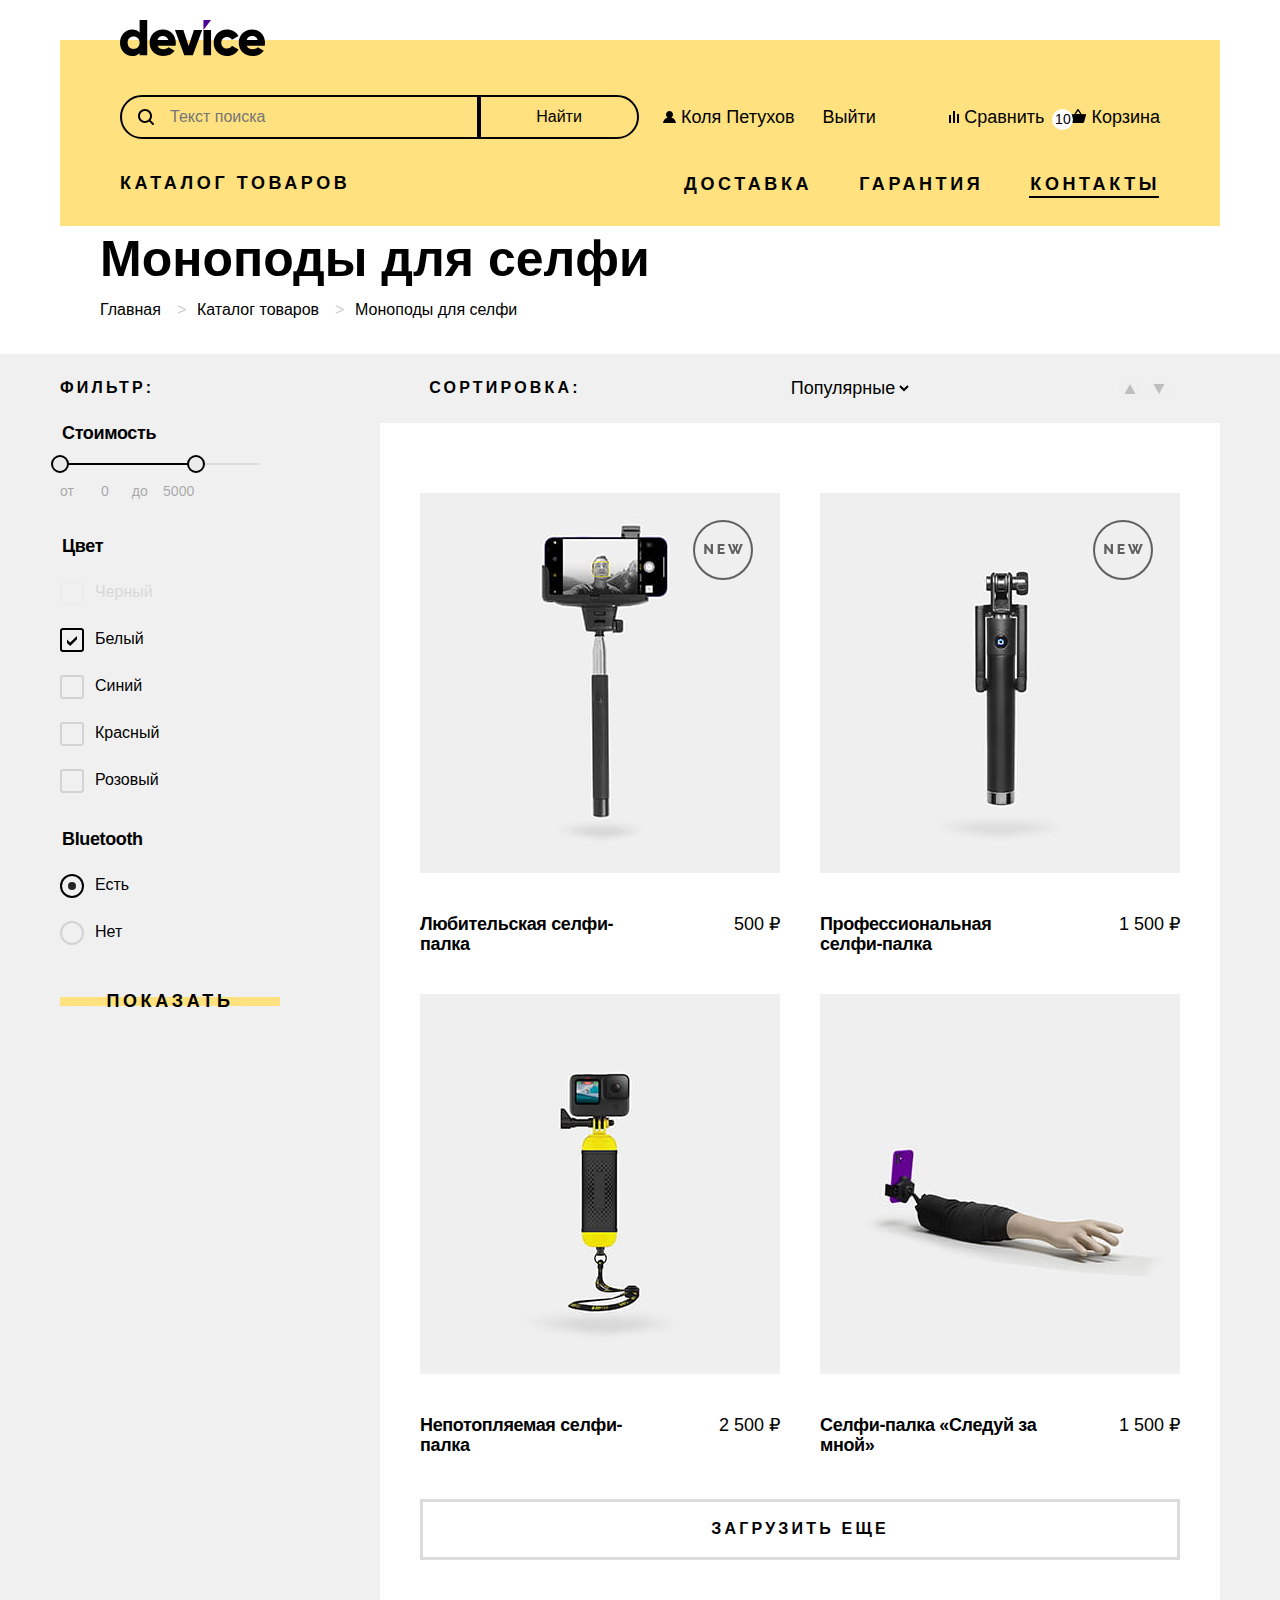
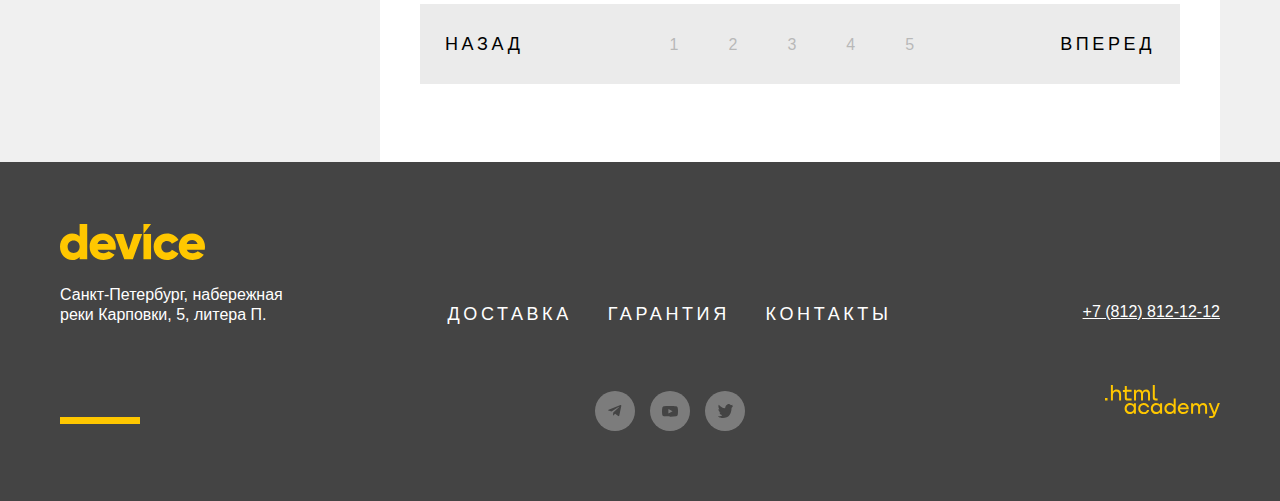
==== catalog.html @ 7d20978d "Исправление декоративных элементов" ====
<!DOCTYPE html>
<html lang="ru">

<head>
    <meta charset="UTF-8">
    <meta name="viewport" content="width=device-width, initial-scale=1">
    <title>Каталог магазина «Девайс»</title>
    <link rel="stylesheet" href="styles/style.css">
</head>

<body>
    <header class="page-header container">
        <div class="page-logo-container">
            <a class="page-logo-link" href="index.html">
                <img class="page-logo-image" src="images/page-logo.svg" width="145" height="36"
                    alt="Логотип магазина «Девайс».">
            </a>
        </div>

        <div class="header-container">
            <form class="header-search" action="https://echo.htmlacademy.ru/" method="get">
                <div class="search-field-wrapper">
                    <input class="search-field" type="search" name="menu-search" placeholder="Текст поиска">
                </div>
                <div class="search-button-wrapper">
                    <button class="search-button" type="submit">Найти</button>
                </div>
            </form>

            <nav class="user-menu">
                <ul class="user-login-list authorized">
                    <li class="user-menu-item">
                        <a class="user-menu-link" href="#">
                            <svg width="13" height="12" viewBox="0 0 13 12" fill="none"
                                xmlns="http://www.w3.org/2000/svg">
                                <path
                                    d="M0 12H13C12.8 9.4 10.9 7.2 8.3 6.5C9.3 5.9 10 4.8 10 3.5C10 1.6 8.4 0 6.5 0C4.6 0 3 1.6 3 3.5C3 4.8 3.7 5.9 4.7 6.5C2.1 7.2 0.2 9.4 0 12Z"
                                    fill="black" />
                            </svg>
                            <span>Коля Петухов</span>
                        </a>
                    </li>
                    <li class="user-menu-item">
                        <a class="user-menu-link" href="#">Выйти</a>
                    </li>
                </ul>

                <ul class="user-menu-list">
                    <li class="user-menu-item">
                        <a class="user-menu-link" href="#">
                            <svg width="10" height="12" viewBox="0 0 10 12" fill="none"
                                xmlns="http://www.w3.org/2000/svg">
                                <g clip-path="url(#clip0_48539_956)">
                                    <path d="M6 0H4V12H6V0Z" fill="black" />
                                    <path d="M2 4H0V12H2V4Z" fill="black" />
                                    <path d="M10 3H8V12H10V3Z" fill="black" />
                                </g>
                                <defs>
                                    <clipPath id="clip0_48539_956">
                                        <rect width="10" height="12" fill="white" />
                                    </clipPath>
                                </defs>
                            </svg>
                            <span>Сравнить</span>
                        </a>
                    </li>
                    <li class="user-menu-item">
                        <a class="user-menu-link basket" href="#" data-value="10">
                            <svg width="16" height="14" viewBox="0 0 16 14" fill="none"
                                xmlns="http://www.w3.org/2000/svg">
                                <g clip-path="url(#clip0_48539_962)">
                                    <path
                                        d="M15.3 5L11.8 5.2L8.6 0.3C8.5 0.1 8.2 0 8 0C7.8 0 7.5 0.1 7.4 0.3L4.2 5.2H0.7C0.3 5.2 0 5.5 0 5.9C0 6 0 6 0 6.1L1.9 12.9C2.1 13.6 2.6 14 3.3 14H12.7C13.4 14 13.9 13.6 14.1 12.9L16 6C16 5.9 16 5.9 16 5.8C16 5.4 15.7 5 15.3 5ZM8 1.9L10.2 5.1H5.9L8 1.9Z"
                                        fill="black" />
                                </g>
                                <defs>
                                    <clipPath id="clip0_48539_962">
                                        <rect width="16" height="14" fill="white" />
                                    </clipPath>
                                </defs>
                            </svg>
                            <span>Корзина</span>
                        </a>
                    </li>
                </ul>
            </nav>
        </div>

        <nav class="navigation">
            <ul class="navigation-list">
                <li class="navigation-item">
                    <a class="navigation-category-link" href="#">Каталог товаров</a>
                    <ul class="navigation-catalog visually-hidden">
                        <li class="navigation-catalog-item">
                            <a class="navigation-catalog-link" href="#">Виртуальная реальность</a>
                        </li>
                        <li class="navigation-catalog-item">
                            <a class="navigation-catalog-link" href="catalog.html">Моноподы для cелфи</a>
                        </li>
                        <li class="navigation-catalog-item">
                            <a class="navigation-catalog-link" href="#">Экшн-камеры</a>
                        </li>
                        <li class="navigation-catalog-item">
                            <a class="navigation-catalog-link" href="#">Фитнес-браслеты</a>
                        </li>
                        <li class="navigation-catalog-item">
                            <a class="navigation-catalog-link" href="#">Умные часы</a>
                        </li>
                        <li class="navigation-catalog-item">
                            <a class="navigation-catalog-link" href="#">Квадрокоптеры</a>
                        </li>
                    </ul>
                </li>
                <li class="navigation-item">
                    <a class="navigation-category-link" href="#">Доставка</a>
                </li>
                <li class="navigation-item">
                    <a class="navigation-category-link" href="#">Гарантия</a>
                </li>
                <li class="navigation-item">
                    <a class="navigation-category-link navigation-link-current" href="#">Контакты</a>
                </li>
            </ul>
        </nav>
    </header>

    <main class="main-container main-inner">
        <h1 class="visually-hidden">Каталог товаров магазина</h1>

        <section class="catalog-section">
            <header class="inner-header">
                <h2 class="inner-header-title">Моноподы для селфи</h2>
                <ol class="breadcrumbs">
                    <li class="breadcrumbs-item">
                        <a class="breadcrumbs-link" href="index.html">Главная</a>
                    </li>
                    <li class="breadcrumbs-item">
                        <a class="breadcrumbs-link" href="catalog.html">Каталог товаров</a>
                    </li>
                    <li class="breadcrumbs-item">
                        <a class="breadcrumbs-link">Моноподы для селфи</a>
                    </li>
                </ol>
            </header>

            <section class="catalog-products">
                <h2 class="visually-hidden">Каталог товаров с фильтрами</h2>
                <div class="catalog-products-wrapper container">
                    <div class="filter-wrapper">
                        <h3 class="catalog-products-subtitle">Фильтр:</h3>
                        <form class="catalog-filter" action="https://echo.htmlacademy.ru/" method="get">
                            <fieldset class="catalog-filter-group">
                                <legend class="catalog-filter-title">Стоимость</legend>

                                <div class="range">
                                    <div class="range-scale">
                                        <div class="range-bar" style="left: 0px; width: 136px">
                                            <button class="range-toggle toggle-min"
                                                aria-label="Изменить минимальную цену"></button>
                                            <button class="range-toggle toggle-max"
                                                aria-label="Изменить максимальную цену"></button>
                                        </div>
                                    </div>

                                    <div class="range-wrapper-inputs">
                                        <label class="catalog-filter-label">
                                            от <input class="range-input" type="number" value="0" name="min-price">
                                        </label>
                                        <label class="catalog-filter-label">
                                            до <input class="range-input" type="number" value="5000" name="max-price">
                                        </label>
                                    </div>
                                </div>
                            </fieldset>

                            <fieldset class="catalog-filter-group">
                                <legend class="catalog-filter-title">Цвет</legend>
                                <ul class="catalog-filter-list">
                                    <li class="catalog-filter-item">
                                        <label class="control">
                                            <input class="visually-hidden control-input" type="checkbox" name="color"
                                                value="black" disabled>
                                            <span class="control-mark"></span>
                                            <span class="control-label">Черный</span>
                                        </label>
                                    </li>
                                    <li class="catalog-filter-item">
                                        <label class="control">
                                            <input class="visually-hidden control-input" type="checkbox" name="color"
                                                value="white" checked>
                                            <span class="control-mark"></span>
                                            <span class="control-label">Белый</span>
                                        </label>
                                    </li>
                                    <li class="catalog-filter-item">
                                        <label class="control">
                                            <input class="visually-hidden control-input" type="checkbox" name="color"
                                                value="blue">
                                            <span class="control-mark"></span>
                                            <span class="control-label">Синий</span>
                                        </label>
                                    </li>
                                    <li class="catalog-filter-item">
                                        <label class="control">
                                            <input class="visually-hidden control-input" type="checkbox" name="color"
                                                value="red">
                                            <span class="control-mark"></span>
                                            <span class="control-label">Красный</span>
                                        </label>
                                    </li>
                                    <li class="catalog-filter-item">
                                        <label class="control">
                                            <input class="visually-hidden control-input" type="checkbox" name="color"
                                                value="pink">
                                            <span class="control-mark"></span>
                                            <span class="control-label">Розовый</span>
                                        </label>
                                    </li>
                                </ul>
                            </fieldset>

                            <fieldset class="catalog-filter-group">
                                <legend class="catalog-filter-title">Bluetooth</legend>
                                <ul class="catalog-filter-list">
                                    <li class="catalog-filter-item">
                                        <label class="control">
                                            <input class="visually-hidden control-input" type="radio" name="bluetooth"
                                                value="bluetooth-included" checked>
                                            <span class="control-mark"></span>
                                            <span class="control-label">Есть</span>
                                        </label>
                                    </li>
                                    <li class="catalog-filter-item">
                                        <label class="control">
                                            <input class="visually-hidden control-input" type="radio" name="bluetooth"
                                                value="bluetooth-not-included">
                                            <span class="control-mark"></span>
                                            <span class="control-label">Нет</span>
                                        </label>
                                    </li>
                                </ul>
                            </fieldset>

                            <button class="button catalog-filter-button" type="submit">Показать</button>
                        </form>
                    </div>

                    <div class="sorting-container">
                        <h3 class="catalog-products-subtitle">Сортировка:</h3>
                        <select class="select-control">
                            <option value="popular">Популярные</option>
                            <option value="cheap">Дешевые</option>
                            <option value="expensive">Дорогие</option>
                        </select>
                        <div class="sorting-buttons-container">
                            <button class="sorting-button">
                                <svg width="12" height="10" viewBox="0 0 12 10" fill="none"
                                    xmlns="http://www.w3.org/2000/svg">
                                    <path d="M6 0L11.5 10H0.5" fill="black" />
                                </svg>
                            </button>
                            <button class="sorting-button">
                                <svg width="12" height="10" viewBox="0 0 12 10" fill="none"
                                    xmlns="http://www.w3.org/2000/svg">
                                    <path d="M6 10L0.499999 9.61651e-07L11.5 0" fill="black" />
                                </svg>
                            </button>
                        </div>
                    </div>

                    <div class="product-container">
                        <ul class="product-list">
                            <li class="product-card product-card-new">
                                <a class="product-card-link" href="#">
                                    <img class="product-card-image" src="images/catalog/product-1.jpg" width="360"
                                        height="380" alt="Любительская селфи-палка">
                                </a>
                                <a class="product-text-link" href="#">
                                    <h3 class="product-card-title">Любительская селфи-палка</h3>
                                </a>
                                <b class="product-card-price">500 ₽</b>
                                <div class="card-button-wrapper">
                                    <a class="product-card-button" href="#">Подробнее</a>
                                </div>
                            </li>
                            <li class="product-card product-card-new">
                                <a class="product-card-link" href="#">
                                    <img class="product-card-image" src="images/catalog/product-2.jpg" width="360"
                                        height="380" alt="Профессиональная селфи-палка ">
                                </a>
                                <a class="product-text-link" href="#">
                                    <h3 class="product-card-title">Профессиональная селфи-палка </h3>
                                </a>
                                <b class="product-card-price">1 500 ₽</b>
                                <div class="card-button-wrapper">
                                    <a class="product-card-button" href="#">Подробнее</a>
                                </div>
                            </li>
                            <li class="product-card">
                                <a class="product-card-link" href="#">
                                    <img class="product-card-image" src="images/catalog/product-3.jpg" width="360"
                                        height="380" alt="Непотопляемая селфи-палка ">
                                </a>
                                <a class="product-text-link" href="#">
                                    <h3 class="product-card-title">Непотопляемая селфи-палка </h3>
                                </a>
                                <b class="product-card-price">2 500 ₽</b>
                                <div class="card-button-wrapper">
                                    <a class="product-card-button" href="#">Подробнее</a>
                                </div>
                            </li>
                            <li class="product-card">
                                <a class="product-card-link" href="#">
                                    <img class="product-card-image" src="images/catalog/product-4.jpg" width="360"
                                        height="380" alt="Селфи-палка «Следуй за мной»">
                                </a>
                                <a class="product-text-link" href="#">
                                    <h3 class="product-card-title">Селфи-палка «Следуй за мной»</h3>
                                </a>
                                <b class="product-card-price">1 500 ₽</b>
                                <div class="card-button-wrapper">
                                    <a class="product-card-button" href="#">Подробнее</a>
                                </div>
                            </li>
                        </ul>
                        <button class="product-list-button" type="button">Загрузить еще</button>
                        <ul class="pagination">
                            <li class="pagination-item previous-button">
                                <a class="pagination-link pagination-prev pagination-disabled" href="#">Назад</a>
                            </li>
                            <li class="pagination-item">
                                <a class="pagination-link pagination-current" href="#">1</a>
                            </li>
                            <li class="pagination-item">
                                <a class="pagination-link pagination-current" href="#">2</a>
                            </li>
                            <li class="pagination-item">
                                <a class="pagination-link pagination-current" href="#">3</a>
                            </li>
                            <li class="pagination-item">
                                <a class="pagination-link pagination-current" href="#">4</a>
                            </li>
                            <li class="pagination-item">
                                <a class="pagination-link pagination-current" href="#">5</a>
                            </li>
                            <li class="pagination-item next-button">
                                <a class="pagination-link pagination-show-more" href="#">Вперед</a>
                            </li>
                        </ul>
                    </div>

                </div>
            </section>
        </section>
    </main>

    <footer class="page-footer">
        <div class="footer-wrapper container">
            <div class="footer-info">
                <a class="footer-logo-link" href="index.html">
                    <img class="footer-address-logo" src="images/footer-shop-logo.svg" width="145" height="36"
                        alt="Логотип магазина «Девайс».">
                </a>

                <div class="footer-address">
                    <address class="footer-address-text">
                        <p>Санкт-Петербург, набережная реки Карповки, 5, литера П.</p>
                    </address>
                </div>
            </div>

            <div class="footer-details">
                <ul class="footer-menu-list">
                    <li class="footer-menu-item">
                        <a class="footer-menu-link" href="#">Доставка</a>
                    </li>
                    <li class="footer-menu-item">
                        <a class="footer-menu-link" href="#">Гарантия</a>
                    </li>
                    <li class="footer-menu-item">
                        <a class="footer-menu-link" href="#">Контакты</a>
                    </li>
                </ul>

                <ul class="footer-social-list">
                    <li class="footer-social-item">
                        <a class="footer-social-link" href="https://t.me/htmlacademy" aria-label="Telegram">
                            <svg width="40" height="40" viewBox="0 0 40 40" fill="currentColor"
                                xmlns="http://www.w3.org/2000/svg">
                                <circle cx="20" cy="20" r="20" />
                                <g clip-path="url(#clip0_48539_806)">
                                    <path
                                        d="M25.4431 14.0736L13.6231 18.6316C12.8164 18.9556 12.8211 19.4056 13.4751 19.6062L16.5097 20.5529L23.5311 16.1229C23.8631 15.9209 24.1664 16.0296 23.9171 16.2509L18.2284 21.3849H18.2271L18.2284 21.3856L18.0191 24.5136C18.3257 24.5136 18.4611 24.3729 18.6331 24.2069L20.1071 22.7736L23.1731 25.0382C23.7384 25.3496 24.1444 25.1896 24.2851 24.5149L26.2977 15.0296C26.5037 14.2036 25.9824 13.8296 25.4431 14.0736Z"
                                        fill="#444444" />
                                </g>
                                <defs>
                                    <clipPath id="clip0_48539_806">
                                        <rect width="14" height="12" fill="white" transform="translate(13 14)" />
                                    </clipPath>
                                </defs>
                            </svg>
                        </a>
                    </li>
                    <li class="footer-social-item">
                        <a class="footer-social-link" href="https://www.youtube.com/user/htmlacademyru"
                            aria-label="YouTube">
                            <svg width="40" height="40" viewBox="0 0 40 40" fill="currentColor"
                                xmlns="http://www.w3.org/2000/svg">
                                <circle cx="20" cy="20" r="20" />
                                <g clip-path="url(#clip0_48539_811)">
                                    <path
                                        d="M27.6671 16.6746C27.5765 16.3515 27.4 16.0589 27.1564 15.828C26.9059 15.59 26.5989 15.4197 26.2644 15.3333C25.0124 15.0033 19.9964 15.0033 19.9964 15.0033C17.9053 14.9795 15.8147 15.0842 13.7364 15.3166C13.4019 15.4094 13.0955 15.5835 12.8444 15.8233C12.5977 16.0606 12.4191 16.3533 12.3257 16.674C12.1015 17.8818 11.9926 19.1082 12.0004 20.3366C11.9924 21.564 12.1011 22.79 12.3257 23.9993C12.4171 24.3186 12.5951 24.61 12.8424 24.8453C13.0897 25.0806 13.3977 25.2506 13.7364 25.3406C15.0051 25.67 19.9964 25.67 19.9964 25.67C22.0902 25.6938 24.1835 25.5892 26.2644 25.3566C26.5989 25.2702 26.9059 25.1 27.1564 24.862C27.3999 24.6311 27.5762 24.3385 27.6664 24.0153C27.8965 22.8079 28.0083 21.581 28.0004 20.352C28.0177 19.1177 27.906 17.885 27.6671 16.674V16.6746ZM18.4017 22.6193V18.0546L22.5751 20.3373L18.4017 22.6193Z"
                                        fill="#444444" />
                                </g>
                                <defs>
                                    <clipPath id="clip0_48539_811">
                                        <rect width="16" height="11" fill="white" transform="translate(12 15)" />
                                    </clipPath>
                                </defs>
                            </svg>
                        </a>
                    </li>
                    <li class="footer-social-item">
                        <a class="footer-social-link" href="https://twitter.com/htmlacademy_ru" aria-label="Twitter">
                            <svg width="40" height="40" viewBox="0 0 40 40" fill="currentColor"
                                xmlns="http://www.w3.org/2000/svg">
                                <circle cx="20" cy="20" r="20" />
                                <path
                                    d="M22.7 13.1551C24.2 12.6551 25.3 13.4551 25.9 14.2551C26.4 14.0551 27 13.8551 27.6 13.6551C27.6 14.4551 27.1 15.0551 26.8 15.2551C27.5 15.4551 28 14.8551 28 14.8551C27.9 15.7551 27.1 16.5551 26.6 16.7551C26.4 23.0551 23.8 27.1551 17.7 27.0551C17.2 27.0551 17.8 27.0551 17.3 27.0551C17 27.0551 13.6 26.6551 13 25.2551C15 25.4551 16.4 24.8551 17.1 24.1551C16.3 23.8551 14.7 23.7551 14.5 21.3551C14.8 21.5551 15 21.6551 15.6 21.5551C14.5 20.7551 13.3 20.0551 13.4 18.0551C13.7 18.3551 14.3 18.5551 14.6 18.4551C14 18.2551 12.8 15.3551 13.8 13.8551C15.4 15.5551 17.1 17.2551 20.1 17.3551C20.3 15.2551 21.1 13.8551 22.7 13.1551Z"
                                    fill="#444444" />
                            </svg>
                        </a>
                    </li>
                </ul>
            </div>

            <div class="footer-phone">
                <a class="footer-phone-text" href="tel:78128121212">+7 (812) 812-12-12</a>
                <a class="footer-phone-logo" href="https://htmlacademy.ru/">
                    <img src="images/footer-academy-logo.svg" width="115" height="33" alt="Логотип сайта академии">
                </a>
            </div>
        </div>

    </footer>
</body>

</html>
---- styles/style.css ----
@font-face {
    font-family: "Raleway";
    src: url("../fonts/raleway/raleway-800.woff2") format(woff2);
    font-weight: 800;
    font-style: normal;
    font-display: swap;
}

@font-face {
    font-family: "Rubik";
    src: url("../fonts/rubik/rubik-400.woff2") format(woff2);
    font-weight: 400;
    font-style: normal;
    font-display: swap;
}

@font-face {
    font-family: "Rubik";
    src: url("../fonts/rubik/rubik-700.woff2") format(woff2);
    font-weight: 700;
    font-style: normal;
    font-display: swap;
}

html {
    height: 100%;
}

body {
    margin: 0;
    display: flex;
    flex-direction: column;
    min-height: 100%;
    font-family: "Rubik", sans-serif;
    font-size: 18px;
    line-height: 30px;
    color: #000000;
}

img {
    max-width: 100%;
    height: auto;
    object-fit: contain;
}

.visually-hidden {
    position: absolute;
    width: 1px;
    height: 1px;
    margin: -1px;
    padding: 0;
    border: 0;
    clip: rect(0 0 0 0);
    overflow: hidden;
}

.container {
    margin: 0 auto;
    width: 1160px;
}

/* Button common */
.button {
    display: block;
    font-family: "Raleway", sans-serif;
    font-size: 18px;
    font-weight: 800;
    padding: 10px 0;
    line-height: 21.13px;
    letter-spacing: 0.2em;
    color: #000000;
    text-align: center;
    text-transform: uppercase;
    text-decoration: none;
    border: none;
    cursor: pointer;
    background: linear-gradient(transparent 40%, #ffe17f 40%, #ffe17f 60%, transparent 60%);
}

.button:hover {
    background: linear-gradient(#ffe17f, #ffe17f) no-repeat;
}

.button:active {
    background: linear-gradient(#ffc700, #ffc700) no-repeat;
}

.button:focus-visible {
    outline: 2px solid #af4fff;
}

@supports not selector(:focus-visible) {
    .button:focus {
        outline: 2px solid #af4fff;
    }
}

/* Index */
/* Header */

.page-header {
    color: #000000;
    position: relative;
}

.page-header::before {
    content: "";
    background-color: #ffe17f;
    position: absolute;
    height: 186px;
    top: 40px;
    left: 0;
    right: 0;
    bottom: 0;
    z-index: -1;
}

.page-logo-container {
    padding-left: 60px;
    margin: 20px 0 30px;
}

.page-logo-link {
    display: inline-block;
}

.page-logo-link:hover {
    opacity: 60%;
}

.page-logo-link:active {
    opacity: 30%;
}

.page-logo-link:focus-visible {
    outline: 2px solid #af4fff;
    outline-offset: 2px;
}

@supports not selector(:focus-visible) {
    .page-logo-link:focus {
        outline: 2px solid #af4fff;
        outline-offset: 2px;
    }
}

.header-wrapper {
    width: 1040px;
    margin: 0 auto;
}

.header-container {
    display: flex;
    justify-content: space-between;
    align-items: center;
    flex-wrap: wrap;
    gap: 26px;
    padding: 0 60px;
    margin-bottom: 30px;
}

.header-search {
    display: flex;
    max-width: 517px;
    position: relative;
}

.search-field {
    width: 359px;
    padding: 10px 48px;
    font-family: inherit;
    font-size: 16px;
    line-height: 20px;
    color: #000000;
    background: transparent;
    border: 2px solid black;
    border-radius: 50px 0px 0px 50px;
    background-image: url(../images/search-button.svg);
    background-repeat: no-repeat;
    background-position: left;
    background-position-x: 16px;
}

.search-field:active {
    color: #000000;
    outline: none;
}

.search-field-wrapper:has(.search-field:focus-visible) {
    outline: 2px solid #af4fff;
    outline-offset: 2px;
}

.search-field:focus {
    outline: none;
}

.search-button-wrapper {
    display: flex;
}

.search-button {
    display: inline-block;
    width: 160px;
    font-family: inherit;
    font-size: 16px;
    line-height: 20px;
    text-align: center;
    background: transparent;
    border: 2px solid black;
    border-radius: 0px 50px 50px 0px;
    cursor: pointer;
}

.search-button:hover {
    background-color: #000000;
    color: #ffffff;
}

.search-button:active {
    outline: none;
    color: #444444;
}

.search-button-wrapper:has(.search-button:focus-visible) {
    outline: 2px solid #af4fff;
    outline-offset: 2px;
}

.search-button {
    outline: none;
}

.user-login {
    display: flex;
    margin-right: auto;
}

.user-login-list {
    display: flex;
    gap: 28px;
    flex-wrap: wrap;
    margin: 0;
    margin-right: auto;
    padding: 0;
}

.authorized {
    display: flex;
    gap: 28px;
}

.user-menu {
    display: flex;
    width: 497px;
}

.user-menu-list {
    display: flex;
    flex-wrap: wrap;
    gap: 26px;
    margin: 0;
    padding: 0;
    list-style-type: none;
}

.user-menu-item {
    display: block;
}

.user-menu-link.basket {
    position: relative;
}

.user-menu-link.basket::before {
    content: attr(data-value);
    font-size: 14px;
    line-height: 20px;
    background-color: #ffffff;
    position: absolute;
    border-radius: 100%;
    width: 21px;
    height: 21px;
    top: 2px;
    left: -18px;
}

.user-menu-link:hover {
    opacity: 60%;
}

.user-menu-link:active {
    opacity: 30%;
}

.user-menu-link:focus-visible {
    outline: 2px solid #af4fff;
    outline-offset: 2px;
}

@supports not selector(:focus-visible) {
    .user-menu-link:focus {
        outline: 2px solid #af4fff;
        outline-offset: 2px;
    }
}

.user-menu-link {
    text-align: center;
    text-decoration: none;
    color: #000000;
}

.navigation {
    padding: 0 60px;
}

.navigation-list {
    display: flex;
    flex-wrap: wrap;
    justify-content: space-between;
    gap: 47px;
    align-items: center;
    margin: 0;
    padding: 0;
    list-style-type: none;
}

.navigation-item:first-child {
    display: flex;
    align-items: center;
    margin-right: auto;
    position: relative;
}

.catalog::after {
    content: "";
    display: flex;
    width: 50px;
    height: 50px;
    border-radius: 50%;
    border: 2px solid #000000;
    opacity: 30%;
    top: -15px;
    left: 243px;
    position: absolute;
    content: "";
    background-image: url(../images/plus.svg);
    background-repeat: no-repeat;
    background-position: center;
}

.catalog:hover::after,
.catalog:active::after {
    opacity: 100%;
}

.navigation-category-link {
    font-family: "Raleway", sans-serif;
    text-transform: uppercase;
    text-decoration: none;
    color: #000000;
    font-weight: 800;
    line-height: 21.13px;
    letter-spacing: 0.2em;
}

.navigation-category-link:hover,
.navigation-catalog-link:hover {
    opacity: 60%;
}

.navigation-category-link:active,
.navigation-catalog-link:active {
    opacity: 30%;
}

.navigation-category-link:focus-visible,
.navigation-catalog-link:focus-visible {
    outline: 2px solid #af4fff;
    outline-offset: 2px;
}

@supports not selector(:focus-visible) {
    .navigation-category-link:focus,
    .navigation-catalog-link:focus {
        outline: 2px solid #af4fff;
        outline-offset: 2px;
    }
}

.navigation-item-button:focus {
    outline: none;
}

.navigation-item-button {
    background: transparent;
    border: none;
    cursor: pointer;
}

.navigation-item-button:hover svg circle {
    opacity: 100%;
}

.navigation-item-button:hover svg rect {
    opacity: 100%;
}

.navigation-category-link {
    position: relative;
}

.navigation-catalog-link {
    position: relative;
}

.navigation-link-current::before {
    content: "";
    position: absolute;
    right: 0;
    bottom: -4px;
    left: -1px;
    width: 100%;
    height: 2px;
    background-color: #000000;
}

.navigation-catalog {
    display: none;
    list-style-type: none;
}

.navigation-catalog-active {
    display: block;
    list-style-type: none;
    position: absolute;
    width: 1160px;
    height: 180px;
    top: 17px;
    left: -60px;
    padding: 0;
    right: 0;
    bottom: 0;
    background-color: #ffe17f;
    z-index: 1;
}

.navigation-catalog-link {
    text-decoration: none;
    font-size: 16px;
    line-height: 18px;
    color: #000000;
}

/* Main */
/* Hero block */
.main-container {
    flex-grow: 1;
}

.hero-block {
    margin-bottom: 70px;
    position: relative;
}

.hero-block::before {
    content: "";
    background-color: #ffe17f;
    position: absolute;
    height: 150px;
    top: 0;
    left: 0;
    right: 0;
    bottom: 0;
    z-index: -1;
}

.slider-item {
    display: none;
}

.slider-item.active {
    display: flex;
    justify-content: space-between;
    align-items: end;
}

.slider-item-number {
    font-weight: 700;
    font-size: 180px;
    line-height: 30px;
    color: #f0f0f0;
    text-align: right;
}

.slider-item-text {
    width: 560px;
}

.slider-item-text::before {
    content: attr(data-value);
    font-weight: 700;
    font-size: 180px;
    line-height: 30px;
    color: #ffffff;
    position: absolute;
    top: 75px;
    right: 49px;
    z-index: -1;
}

.slider-item-title {
    margin-top: 0;
    margin-bottom: 29px;
    font-family: "Raleway", sans-serif;
    font-size: 50px;
    line-height: 50px;
}

.slider-item-description {
    margin-top: 0;
    margin-bottom: 50px;
    font-size: 18px;
    line-height: 30px;
    color: #444444;
}

.slider-item-link {
    width: 210px;
}

.slider-item-details {
    display: grid;
    grid-template-columns: 155px 155px;
    gap: 12px 20px;
    margin-top: 50px;
}

.table-row {
    font-size: 36px;
    margin: 0;
}

.table-header {
    font-weight: 400;
    font-size: 16px;
    color: #444444;
    grid-row: 2 / 3;
}

.slider-button {
    margin: 0;
    padding: 0;
    height: 60px;
    background: transparent;
    border: none;
}

.slider-button:hover {
    opacity: 60%;
}

.slider-button:active {
    opacity: 30%;
}

.slider-button:focus-visible {
    outline: 2px solid #af4fff;
    outline-offset: 2px;
}

@supports not selector(:focus-visible) {
    .slider-button:focus {
        outline: 2px solid #af4fff;
        outline-offset: 2px;
    }
}

.slider-button.slider-prev {
    position: absolute;
    left: 20px;
    top: 50%;
    bottom: 0;
    cursor: pointer;
}

.slider-button.slider-next {
    position: absolute;
    left: 520px;
    top: 50%;
    bottom: 0;
    cursor: pointer;
}

.slider-pagination {
    display: flex;
    flex-wrap: wrap;
    justify-content: center;
    margin: 0;
    padding: 0;
    list-style-type: none;

}

.slider-pagination-item {
    margin: 0 20px;

}

.slider-pagination-button {
    width: 12px;
    height: 12px;
    margin: 0;
    padding: 0;
    background-color: transparent;
    border: 2px solid black;
    border-radius: 50%;
    cursor: pointer;
}

.slider-pagination-button:hover {
    opacity: 60%;
}

.slider-pagination-button:active {
    opacity: 30%;
}

.slider-pagination-button-current {
    background-color: #000000;
}

.slider-pagination-item:focus-within {
    outline: 2px solid #af4fff;
    outline-offset: 2px;
}

.slider-pagination-button:focus-visible {
    outline: none;
}

/* Categories */
.categories {
    margin-bottom: 70px;
}

.categories-list {
    display: grid;
    grid-template-columns: repeat(6, 160px);
    gap: 40px;
    margin: 0;
    padding: 0;
    list-style-type: none;
}

.categories-item {
    width: 160px;
}

.categories-item-image {
    display: flex;
    align-items: center;
    justify-content: center;
    width: 160px;
    height: 160px;
    margin-bottom: 33px;
    background-color: #ffe17f;
}

.categories-item-image:hover {
    background-color: #ffc700;
}

.categories-item-image:focus {
    outline: none;
}

.categories-item:active {
    opacity: 30%;
}

.categories-item:has(.categories-item-image:focus-visible) {
    outline: 2px solid #af4fff;
    outline-offset: 2px;
}

.categories-item-title:focus {
    outline: none;
}

@supports not selector(:focus-visible) {
    .categories-item:has(.categories-item-image:focus) {
        outline: 2px solid #af4fff;
        outline-offset: 2px;
    }
}

.categories-item-image img {
    display: block;
}

.selfie-monopod {
    align-items: flex-end;
}

.categories-item-title {
    display: block;
    font-family: "Raleway", sans-serif;
    font-size: 18px;
    line-height: 24px;
    letter-spacing: -0.02em;
    text-decoration: none;
    color: #000000;
}

.categories-item-title h3 {
    margin: 0;
}

/* Capabilities */
.capabilities {
    padding-bottom: 72px;
    margin-bottom: 70px;
    background: linear-gradient(transparent 105px, #f0f0f0 105px);
}

.capabilities-wrapper {
    display: flex;
    gap: 116px;
    height: 319px;
}

.capabilities-buttons-container {
    display: flex;
    flex-direction: column;
    flex-wrap: wrap;
    gap: 35px;
    justify-content: center;
    align-items: flex-start;
    width: 280px;
    border-right: 7px solid black;
}

.capabilities-button {
    width: 160px;
}

.capabilities-button.active {
    min-height: 40px;
    background-color: #000000;
    color: #ffe17f;
    position: relative;
    background: linear-gradient(#000000, #000000);
    width: 280px;
    text-align: left;
    padding-left: 20px;
}

.capabilities-button.active:hover,
.capabilities-button.active:active {
    padding-left: 40px;
}

.capabilities-content {
    display: none;
}

.capabilities-content.active {
    display: flex;
    padding: 72px 0;
    gap: 106px;
    width: 694px;
}

.capabilities-content-title {
    font-family: "Raleway", sans-serif;
    font-size: 50px;
    line-height: 50px;
    margin-top: 0;
    margin-bottom: 34px;
}

.capabilities-content-subtitle {
    color: #444444;
}

/* Delivery button */
.delivery-button-wrapper {
    margin-bottom: 70px;
}

.delivery-button {
    width: 100%;
    display: grid;
    grid-template-columns: 125px 1fr 125px;
    padding: 0;
    min-height: 100px;
    align-items: center;
    justify-content: center;
    font-family: "Raleway", sans-serif;
    font-weight: 800;
    font-size: 20px;
    line-height: 23.48px;
    letter-spacing: 0.2em;
    text-transform: uppercase;
    text-align: center;
    background-color: #f0f0f0;
    border: none;
    cursor: pointer;
}

.delivery-button::before {
    background-color: #ffe17f;
    height: 100%;
    content: "";
    background-image: url(../images/delivery-button.svg);
    background-position: center;
    background-repeat: no-repeat;
}

.delivery-button::after {
    height: 100%;
    content: "";
    background-image: url(../images/delivery-button-right.svg);
    background-position: center;
    background-repeat: no-repeat;
    opacity: 0.5;
}

.delivery-button:hover::before {
    background-color: #ffc700;
}

.delivery-button:hover::after {
    opacity: 1;
    color: #000000;
}

.delivery-button:active {
    opacity: 30%;
}

.delivery-button:focus-visible {
    outline: 2px solid #af4fff;
}

@supports not selector(:focus-visible) {
    .delivery-button:focus {
        outline: 2px solid #af4fff;
    }
}

/* Shop information */
.information-wrapper {
    margin-bottom: 70px;
    display: flex;
    justify-content: space-between;
}

.shop-information {
    width: 520px;
    position: relative;
}

.shop-information::before {
    content: "";
    width: 84px;
    height: 7px;
    top: 0;
    left: 0;
    position: absolute;
    background-color: #000000;
}

.shop-information-title {
    font-family: "Raleway", sans-serif;
    font-size: 50px;
    line-height: 50px;
    margin-top: 47px;
    margin-bottom: 48px;
}

.shop-information p {
    margin-top: 0;
    margin-bottom: 30px;
    color: #444444;
}

.shop-information-delivery {
    padding-left: 25px;
    margin-top: 0;
    margin-bottom: 30px;
    font-weight: 700;
    line-height: 20px;
    letter-spacing: -0.02em;
}

.shop-information-delivery li {
    margin-bottom: 19px;
    padding-left: 26px;
}

.shop-information-delivery li::marker {
    color: #ffc700;
}

.shop-information-details {
    width: 270px;
}

/* Contacts */
.contacts {
    width: 532px;
    position: relative;
}

.contacts::before {
    content: "";
    width: 84px;
    height: 7px;
    top: 0;
    left: 0;
    position: absolute;
    background-color: #000000;
}

.contacts-title {
    font-family: "Raleway", sans-serif;
    font-size: 50px;
    line-height: 50px;
    margin-top: 47px;
    margin-bottom: 48px;
}

.contacts-subtitle {
    margin-top: 0;
    margin-bottom: 30px;
    font-size: 24px;
    color: #444444;
}

.contacts p {
    margin-top: 0;
    margin-bottom: 30px;
    color: #444444;
}

.contacts-address {
    margin-top: 0;
    margin-bottom: 30px;
}

.contacts-address p {
    margin-bottom: 0;
}

.contacts-address-text {
    font-style: normal;
}

.contacts-phone {
    font-family: "Rubik", sans-serif;
    font-weight: 400;
    color: #444444;
    font-style: normal;
}

.contacts-phone:focus-visible {
    outline: 2px solid #af4fff;
    outline-offset: 2px;
}

@supports not selector(:focus-visible) {
    .contacts-phone:focus {
        outline: 2px solid #af4fff;
        outline-offset: 2px;
    }
}

.contacts-schedule {
    padding: 0;
    margin-top: 0;
    margin-bottom: 30px;
    color: #444444;
    list-style-type: none;
}

.contacts-details {
    width: 259px;
}

/* Subscription */
.subscription {
    background-color: #f0f0f0;
}

.subscription-wrapper {
    padding-top: 64px;
    padding-bottom: 56px;
}

.subscription-text {
    display: flex;
    justify-content: space-between;
}

.subscription-title {
    margin-top: 0;
    margin-bottom: 144px;
    max-width: 348px;
    font-family: "Raleway", sans-serif;
    font-size: 50px;
    line-height: 50px;
}

.subscription p {
    margin-top: 0;
    margin-bottom: 144px;
    max-width: 560px;
    color: #444444;
}

.subscription-form-container {
    display: flex;
    justify-content: space-between;
    align-items: center;
}

.subscription-form {
    display: flex;
    max-width: 810px;
    min-height: 55px;
}

.subscription-placeholder {
    width: 557px;
    font-family: inherit;
    font-size: 18px;
    line-height: 30px;
    color: #444444;
    background: transparent;
    border: none;
    border-bottom: 3px solid #dcdcdc;
}

.subscription-placeholder:focus {
    outline: none;
}

.subscription-button {
    font-family: "Raleway", sans-serif;
    padding: 18px 39px;
    font-size: 18px;
    line-height: 21.13px;
    letter-spacing: 0.2em;
    text-transform: uppercase;
    text-align: center;
    border: 3px solid #dcdcdc;
    cursor: pointer;
}

.subscription-button:hover {
    background-color: #000000;
    color: #ffffff;
    border: 3px solid #000000;
}

.subscription-button:active {
    opacity: 30%;
}

.subscription-button:focus-visible {
    outline: 2px solid #af4fff;
}

@supports not selector(:focus-visible) {
    .subscription-button:focus {
        outline: 2px solid #af4fff;
        outline-offset: 2px;
    }
}

.subscription span {
    padding-left: 32px;
    color: #444444;
    background-image: url(../images/subscription-arrow.svg);
    background-repeat: no-repeat;
    background-position: center left;
}

/* Footer */
.page-footer {
    background-color: #444444;
}

.footer-wrapper {
    display: flex;
    justify-content: space-between;
}

.footer-info {
    margin-top: 62px;
    margin-bottom: 77px;
    width: 234px;
    position: relative;
}

.footer-info::after {
    content: "";
    width: 80px;
    height: 7px;
    bottom: 0;
    position: absolute;
    background-color: #ffc700;
}

.footer-logo-link:hover {
    opacity: 60%;
}

.footer-logo-link:active {
    opacity: 30%;
}

.footer-logo-link:focus-visible {
    outline: 2px solid #af4fff;
}

@supports not selector(:focus-visible) {
    .footer-logo-link:focus {
        outline: 2px solid #af4fff;
        outline-offset: 2px;
    }
}

.footer-details {
    display: flex;
    flex-direction: column;
    gap: 62px;
    margin-top: 137px;
    margin-bottom: 61px;
    width: 444px;
}

.footer-phone {
    display: flex;
    flex-direction: column;
    align-items: flex-end;
    gap: 63px;
    margin-top: 140px;
    margin-bottom: 65px;
    width: 175px;
}

.footer-address-text {
    font-style: normal;
    font-size: 16px;
    line-height: 20px;
    color: #ffffff;
}

.footer-menu-list {
    display: flex;
    justify-content: space-between;
    flex-wrap: wrap;
    margin-bottom: 62px;
    list-style-type: none;
    margin: 0;
    padding: 0;
}

.footer-social-list {
    display: flex;
    justify-content: center;
    flex-wrap: wrap;
    gap: 15px;
    list-style-type: none;
    margin: 0;
    padding: 0;
}

.footer-menu-link {
    font-family: "Raleway", sans-serif;
    color: #ffffff;
    line-height: 21.13px;
    letter-spacing: 0.2em;
    text-transform: uppercase;
    text-decoration: none;
}

.footer-menu-link:hover {
    color: #ffc700;
    border-bottom: 2px solid #ffc700;
}

.footer-menu-link:active {
    color: #ffc700;
    border-bottom: 2px solid #ffc700;
    opacity: 30%;
}

.footer-menu-link:focus-visible {
    outline: 2px solid #af4fff;
}

@supports not selector(:focus-visible) {
    .footer-menu-link:focus {
        outline: 2px solid #af4fff;
        outline-offset: 2px;
    }
}

.footer-social-link {
    color: #ffffff;
    opacity: 30%;
}

.footer-social-link:hover {
    color: #ffc700;
    opacity: 100%;
}

.footer-social-link:active {
    color: #ffc700;
    fill-opacity: 30%;
}

.footer-social-link:focus-visible {
    outline: 2px solid #af4fff;
}

@supports not selector(:focus-visible) {
    .footer-social-link:focus {
        outline: 2px solid #af4fff;
        outline-offset: 2px;
    }
}

.footer-phone-text {
    font-style: normal;
    font-weight: 400;
    font-size: 16px;
    line-height: 20px;
    color: #ffffff;
}

.footer-phone-text:hover {
    color: #ffc700;
}

.footer-phone-text:active {
    opacity: 30%;
    color: #ffc700;
}

.footer-phone-text:focus-visible {
    outline: 2px solid #af4fff;
}

@supports not selector(:focus-visible) {
    .footer-phone-text:focus {
        outline: 2px solid #af4fff;
        outline-offset: 2px;
    }
}

.footer-phone-logo {
    display: block;
    width: 115px;
    height: 33px;
    color: #ffc700;
}

.footer-phone-logo:hover {
    color: #ffffff;
}

.footer-phone-logo:active {
    opacity: 30%;
    color: #ffffff;
}

.footer-phone-logo:focus-visible {
    outline: 2px solid #af4fff;
    outline-offset: 2px;
}

@supports not selector(:focus-visible) {
    .footer-phone-logo:focus {
        outline: 2px solid #af4fff;
        outline-offset: 2px;
    }
}

/* Catalog */
.main-inner {
    padding-top: 35px;
}

.inner-header {
    width: 1080px;
    margin: 0 auto 34px;
}

.inner-header-title {
    margin-top: 0;
    margin-bottom: 16px;
    font-size: 50px;
    line-height: 50px;
}

.breadcrumbs {
    display: flex;
    margin: 0;
    padding: 0;
    list-style-type: none;
    font-size: 16px;
    line-height: 20px;
}

.breadcrumbs-item {
    position: relative;
    margin-right: 36px;
}

.breadcrumbs-link {
    color: #000000;
    text-decoration: none;
}

.breadcrumbs-item::after {
    content: ">";
    display: block;
    position: absolute;
    top: 0px;
    right: -20px;
    width: 3.97px;
    height: 7.05px;
    opacity: 20%;
}

.breadcrumbs-item:last-child::after {
    content: none;
}

.breadcrumbs-link:hover {
    opacity: 60%;
}

.breadcrumbs-link:active {
    opacity: 30%;
}

.breadcrumbs-link:focus-visible {
    outline: 2px solid #af4fff;
}

@supports not selector(:focus-visible) {
    .breadcrumbs-link:focus {
        outline: 2px solid #af4fff;
        outline-offset: 1px;
    }
}

/* Catalog products */
.catalog-products {
    background-color: #f0f0f0;
    display: flex;
    justify-content: space-between;
}

.catalog-products-wrapper {
    display: grid;
    grid-template-areas: "filter sorting"
        "filter catalog";
}

.catalog-products-subtitle {
    margin: 0;
    padding: 25px 0;
    font-size: 16px;
    line-height: 18.78px;
    letter-spacing: 0.2em;
    text-transform: uppercase;
}

.catalog-filter-group {
    margin: 0 0 35px;
    padding: 0;
    border: none;
}

.catalog-filter-title {
    margin-bottom: 20px;
    font-weight: 700;
    line-height: 20px;
    letter-spacing: -0.02em;
}

.filter-wrapper {
    grid-area: filter;
    width: 320px;
}

/* Price range */
.catalog-filter-label {
    font-weight: 400;
    font-size: 14px;
    line-height: 20px;
    text-align: center;
    opacity: 30%;
}

.range-scale {
    position: relative;
    height: 2px;
    margin-bottom: 16px;
    background-color: #dcdcdc;
    border-radius: 2px;
    width: 200px;
}

.range-bar {
    position: absolute;
    height: 2px;
    background-color: #000000;
}

.range-toggle {
    position: absolute;
    width: 18px;
    height: 18px;
    background: #ffffff;
    border: 2px solid #000000;
    background-color: #ebebeb;
    border-radius: 50%;
    cursor: pointer;
}

.range-toggle:hover,
.range-toggle:active {
    background: #000000;
}

.range-toggle:focus-visible {
    outline: 2px solid #af4fff;
    outline-offset: 1px;
}

.toggle-min {
    top: -8px;
    left: -9px;
}

.toggle-max {
    top: -8px;
    right: -9px;
}

.range-wrapper-inputs {
    display: flex;

}

.range-filter-label {
    display: flex;
    margin-right: 5px;
}

.range-input {
    width: 50px;
    padding: 0 2px;
    font: inherit;
    text-align: center;
    background-color: transparent;
    border: none;
    appearance: textfield;
}

.range-input:focus-visible {
    outline: 2px solid #af4fff;
}

.range-input::-webkit-outer-spin-button,
.range-input::-webkit-inner-spin-button {
    appearance: none;
    margin: 0;
}

/* Filter */
.catalog-filter-list {
    margin: 0;
    padding: 0;
    list-style-type: none;
}

.catalog-filter-item:not(:last-child) {
    margin-bottom: 17px;
}

.control-input[type="checkbox"]:disabled~.control-mark {
    opacity: 10%;
}

.control-input[type="checkbox"]:disabled~.control-label {
    opacity: 10%;
}

.control-input[type="checkbox"]:hover:not(:disabled)~.control-mark {
    opacity: 60%;
}

.control-input[type="checkbox"]:hover:not(:disabled)~.control-label {
    opacity: 60%;
}

.control-input[type="checkbox"]:active:not(:disabled)~.control-mark {
    opacity: 30%;
}

.control-input[type="checkbox"]:active:not(:disabled)~.control-label {
    opacity: 30%;
}

.control {
    position: relative;
    display: block;
    padding-left: 35px;
}

.control-mark {
    position: absolute;
    top: 5px;
    left: 0;
    width: 20px;
    height: 20px;
    border: 2px solid #cccc;
    border-radius: 3px;
}

.control-label {
    font-size: 16px;
    line-height: 20px;
}

.control-input[type="checkbox"]:checked+.control-mark {
    border-color: #000000;
}

.control-input[type="checkbox"]:checked+.control-mark::before {
    position: absolute;
    top: -5px;
    left: 5px;
    width: 10px;
    height: 10px;
    content: url(../images/checkbox.svg);
}

.control-input:focus-visible+.control-mark::after {
    content: "";
    position: absolute;
    top: 0;
    right: 0;
    left: 0;
    bottom: 0;
    outline: 2px solid #af4fff;
    outline-offset: 3px;
}

.control-input[type="radio"]+.control-mark {
    border-radius: 50%;
}

.control-input[type="radio"]:disabled~.control-mark {
    opacity: 10%;
}

.control-input[type="radio"]:disabled~.control-label {
    opacity: 10%;
}

.control-input[type="radio"]:checked+.control-mark {
    border-color: #000000;
}

.control-input[type="radio"]:checked+.control-mark::before {
    position: absolute;
    top: 6px;
    left: 6px;
    width: 8px;
    height: 8px;
    background-color: #242424;
    border-radius: 50%;
    content: "";
}

/* Filter button */
.catalog-filter-button {
    width: 220px;
}

/* Sorting */
.sorting-container {
    grid-area: sorting;
    display: flex;
    gap: 206px;
    align-items: center;
    justify-content: center;
}

.sorting-button {
    border: none;
}

.sorting-button svg {
    opacity: 20%;
    cursor: pointer;
}

.sorting-button:hover svg {
    opacity: 50%;
}

.sorting-button:active svg {
    opacity: 100%;
}

.sorting-button:focus-visible {
    outline: 2px solid #af4fff;
}

@supports not selector(:focus-visible) {
    .sorting-button:focus {
        outline: 2px solid #af4fff;
        outline-offset: 2px;
    }
}

.select-control {
    font-family: inherit;
    font-size: 18px;
    line-height: 30px;
    background: transparent;
    border: none;
}

.select-control:hover {
    opacity: 60%;
}

.select-control:active {
    opacity: 30%;
}

.select-control:focus-visible {
    outline: 2px solid #af4fff;
}

@supports not selector(:focus-visible) {
    .select-control:focus {
        outline: 2px solid #af4fff;
        outline-offset: 2px;
    }
}

/* Product list */
.product-container {
    grid-area: catalog;
    display: flex;
    flex-direction: column;
    flex-wrap: wrap;
    justify-content: center;
    align-items: center;
    padding: 70px 40px 78px;
    background-color: #ffffff;
}

.product-list {
    display: grid;
    grid-template-columns: repeat(2, 360px);
    gap: 40px;
    justify-content: center;
    width: 100%;
    margin: 0;
    padding: 0;
    list-style-type: none;
}

.product-card {
    max-width: 360px;
    display: grid;
    grid-template-columns: 226px 134px;
    grid-template-areas: "image image"
        "description price";
    position: relative;
}

.product-card a {
    color: #000000;
    text-decoration: none;
}

.product-card-link {
    padding-bottom: 32px;
    grid-area: image;
}

.product-text-link {
    grid-area: description;
}

.product-card-title {
    display: block;
    max-width: 226px;
    margin: 0;
    font-size: 18px;
    line-height: 20px;
    letter-spacing: -0.02em;
    white-space: break-spaces;
}

.product-card-price {
    font-weight: 400;
    line-height: 21.33px;
    grid-area: price;
    justify-self: end;
    align-self: start;
}

.product-card-button {
    font-family: "Raleway", sans-serif;
    font-weight: 800;
    font-size: 18px;
    line-height: 21.13px;
    letter-spacing: 0.2em;
    text-transform: uppercase;
    text-align: center;
    width: 220px;
    padding: 10px 0;
    border: none;
    background: linear-gradient(transparent 40%, #ffe17f 40%, #ffe17f 60%, transparent 60%);
}

.card-button-wrapper {
    display: none;
}

.product-card:hover .card-button-wrapper {
    display: flex;
    align-items: center;
    justify-content: center;
    position: absolute;
    width: 100%;
    height: 380px;
    background-color: rgba(240, 240, 240, 0.8);
}

.product-card:hover .product-card-button:hover {
    display: block;
    background: linear-gradient(#ffe17f, #ffe17f) no-repeat;
}

.product-card:active .product-card-button:active {
    display: block;
    background: linear-gradient(#ffc700, #ffc700) no-repeat;
}

.product-card:hover .product-text-link,
.product-card:hover .product-card-price {
    opacity: 60%;
}

.product-card:active .product-text-link,
.product-card:active .product-card-price {
    opacity: 30%;
}

.product-card:has(.product-card-link:focus-visible) {
    outline: 2px solid #af4fff;
    outline-offset: 2px;
}

.product-card-link:focus {
    outline: none;
}

.product-text-link:focus {
    outline: none;
}

@supports not selector(:focus-visible) {
    .product-card:has(.product-card-link:focus) {
        outline: 2px solid #af4fff;
        outline-offset: 2px;
    }
}

.product-card-new::before {
    content: "";
    position: absolute;
    width: 60px;
    height: 60px;
    top: 27px;
    left: 273px;
    background-image: url(../images/card-item-new.svg);
    background-repeat: no-repeat;
}

.product-list-button {
    width: 100%;
    padding: 18px;
    margin: 44px 0;
    background-color: #ffffff;
    font-family: "Raleway", sans-serif;
    font-weight: 800;
    font-size: 16px;
    line-height: 18.78px;
    letter-spacing: 0.2em;
    text-transform: uppercase;
    text-align: center;
    border: 3px solid #dcdcdc;
    cursor: pointer;
}

.product-list-button:hover {
    border: 3px solid #000000;
}

.product-list-button:active {
    opacity: 30%;
}

.product-list-button:focus-visible {
    outline: 2px solid #af4fff;
}

@supports not selector(:focus-visible) {
    .product-list-button:focus {
        outline: 2px solid #af4fff;
        outline-offset: 2px;
    }
}

/* Catalog pagination */
.pagination {
    display: flex;
    justify-content: center;
    width: 100%;
    margin: 0;
    padding: 0;
    background-color: #ebebeb;
    list-style-type: none;
}

.pagination-item {
    color: #444444;
    padding: 25px;
}

.previous-button {
    margin-right: auto;
}

.next-button {
    margin-left: auto;
}

.pagination-prev,
.pagination-show-more {
    font-family: "Raleway", sans-serif;
    line-height: 21.13px;
    letter-spacing: 0.2em;
    color: #000000;
    text-transform: uppercase;
    text-decoration: none;
}

.pagination-item.previous-button:hover {
    background-color: #dcdcdc;
}

.pagination-item.next-button:hover {
    background-color: #dcdcdc;
}

.pagination-item.previous-button:active {
    opacity: 30%;
}

.pagination-item.next-button:active {
    opacity: 30%;
}

.pagination-item.next-button:focus {
    outline: 2px solid #af4fff;
    outline-offset: 2px;
}

.pagination-item:has(.pagination-prev:focus-visible),
.pagination-item:has(.pagination-show-more:focus-visible) {
    outline: 2px solid #af4fff;
    outline-offset: 2px;
}

.pagination-prev:focus-visible,
.pagination-show-more:focus-visible {
    outline: none;
}

@supports not selector(:focus-visible) {

    .pagination-item:has(.pagination-prev:focus),
    .pagination-item:has(.pagination-show-more:focus) {
        outline: 2px solid #af4fff;
        outline-offset: 2px;
    }
}

.pagination-current {
    font-size: 16px;
    line-height: 20px;
    color: #444444;
    text-align: center;
    text-decoration: none;
}

.pagination-current {
    opacity: 30%;
}

.pagination-current:hover {
    opacity: 100%;
}

.pagination-current:active {
    opacity: 10%;
}

.pagination-current:focus-visible {
    outline: 2px solid #af4fff;
    outline-offset: 10px;
}
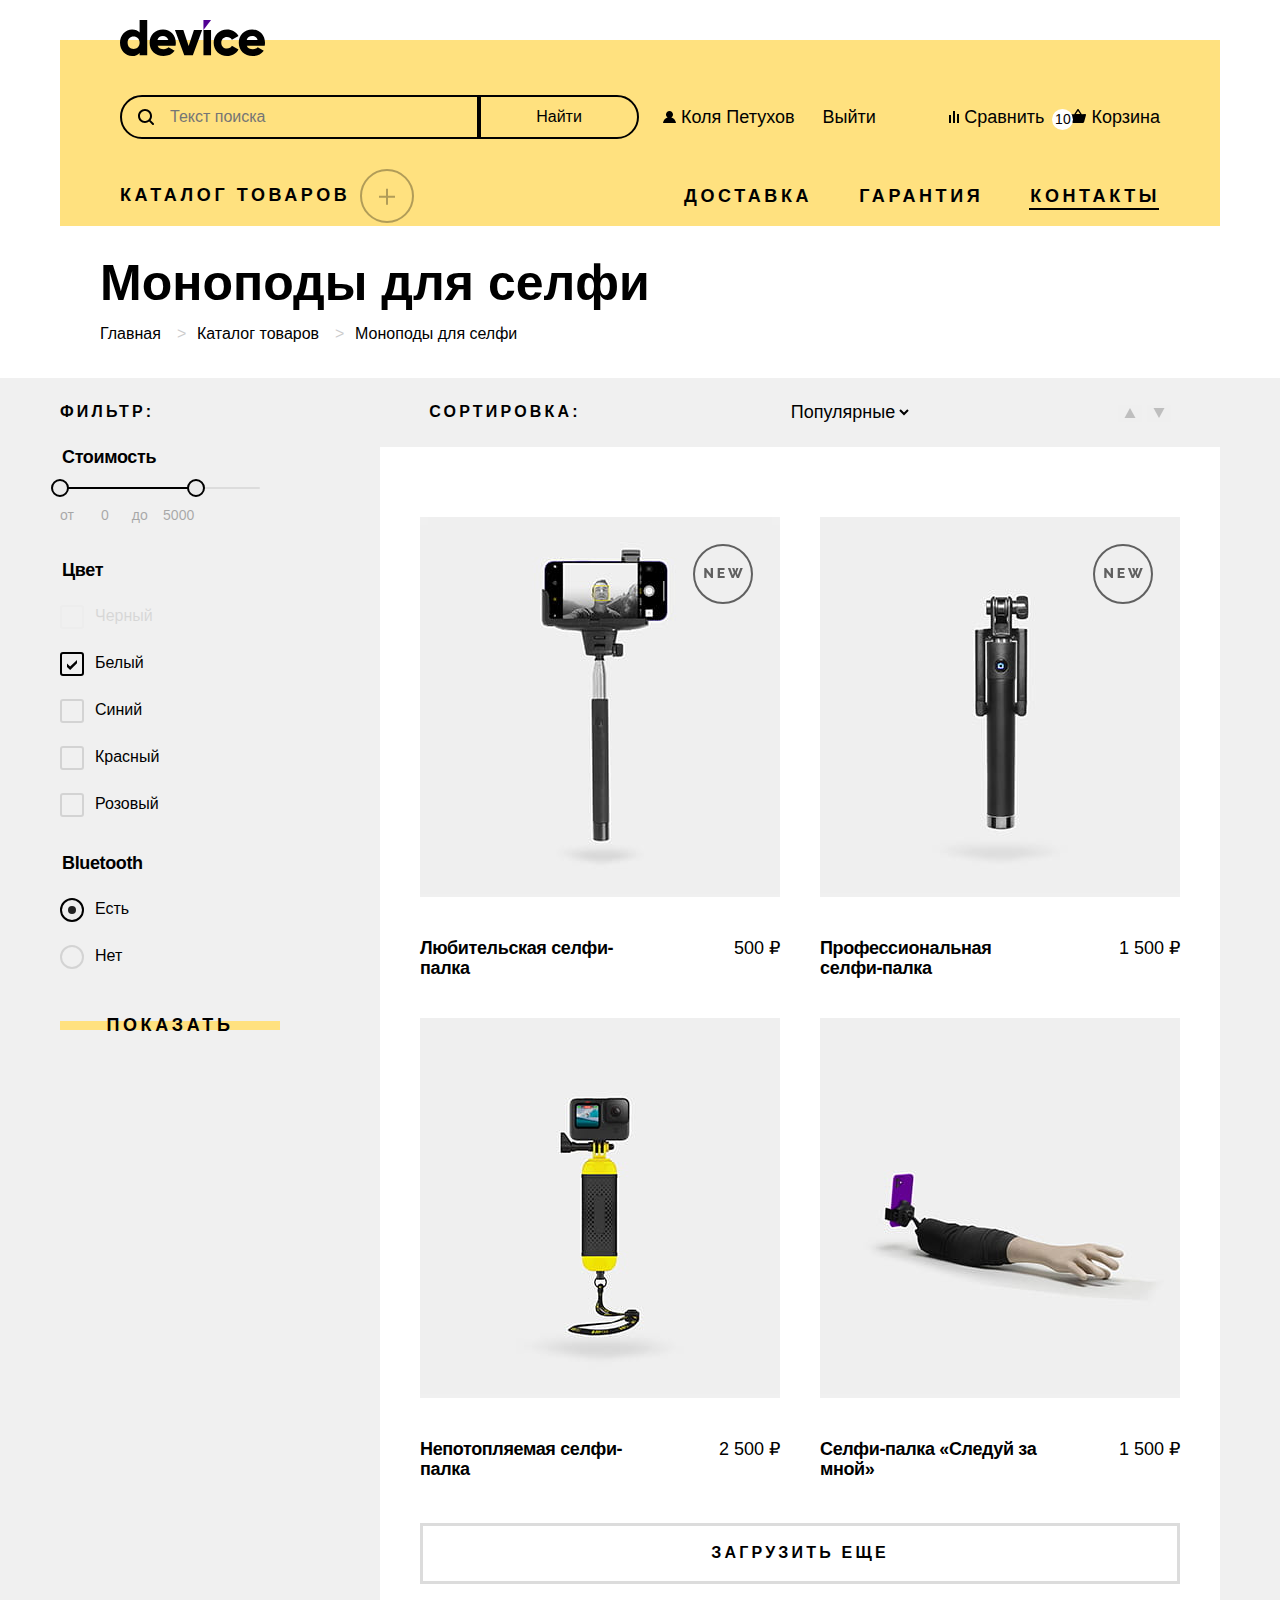
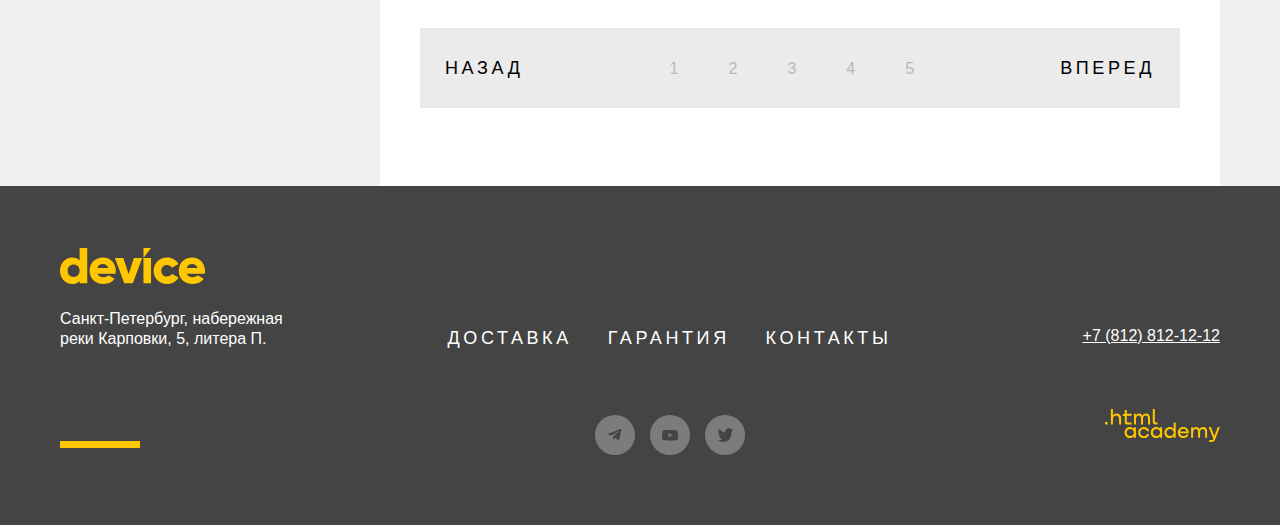
==== commit d1399c0d: "Исправления согласно коммментариям" ====
--- a/catalog.html
+++ b/catalog.html
@@ -89,7 +89,7 @@
         <nav class="navigation">
             <ul class="navigation-list">
                 <li class="navigation-item">
-                    <a class="navigation-category-link" href="#">Каталог товаров</a>
+                    <a class="navigation-category-link navigation-category-link-catalog" href="#">Каталог товаров</a>
                     <ul class="navigation-catalog visually-hidden">
                         <li class="navigation-catalog-item">
                             <a class="navigation-catalog-link" href="#">Виртуальная реальность</a>
--- a/styles/style.css
+++ b/styles/style.css
@@ -333,18 +333,19 @@
     position: relative;
 }
 
-.catalog::after {
+.navigation-category-link-catalog {
+    display: flex;
+    align-items: center;
+    gap: 10px;
+}
+
+.navigation-category-link-catalog::after {
     content: "";
-    display: flex;
     width: 50px;
     height: 50px;
     border-radius: 50%;
     border: 2px solid #000000;
     opacity: 30%;
-    top: -15px;
-    left: 243px;
-    position: absolute;
-    content: "";
     background-image: url(../images/plus.svg);
     background-repeat: no-repeat;
     background-position: center;
@@ -382,6 +383,7 @@
 }
 
 @supports not selector(:focus-visible) {
+
     .navigation-category-link:focus,
     .navigation-catalog-link:focus {
         outline: 2px solid #af4fff;
@@ -631,13 +633,21 @@
     background-color: #000000;
 }
 
-.slider-pagination-item:focus-within {
+.slider-pagination-item:has(button:focus-visible) {
     outline: 2px solid #af4fff;
     outline-offset: 2px;
 }
 
 .slider-pagination-button:focus-visible {
     outline: none;
+}
+
+@supports not selector(:focus-visible) {
+
+    .slider-pagination-item:has(button:focus) {
+        outline: 2px solid #af4fff;
+        outline-offset: 2px;
+    }
 }
 
 /* Categories */
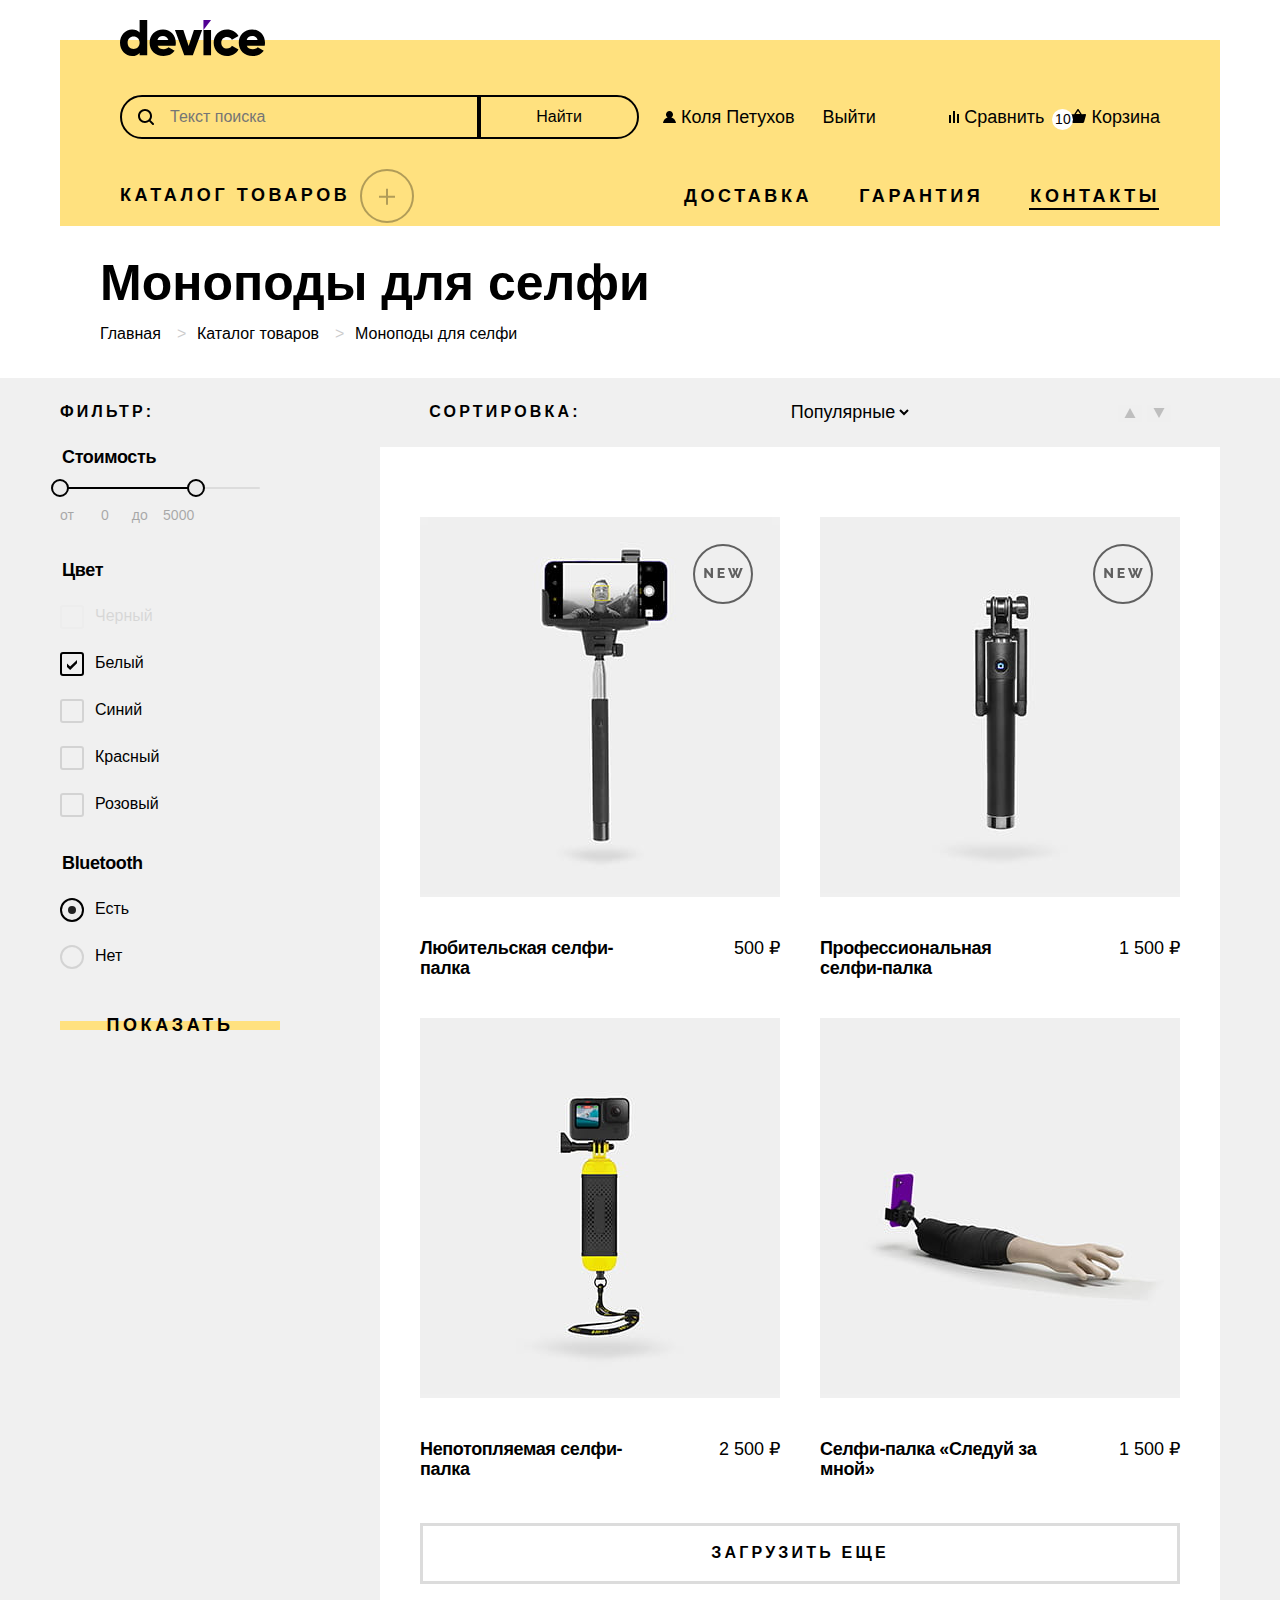
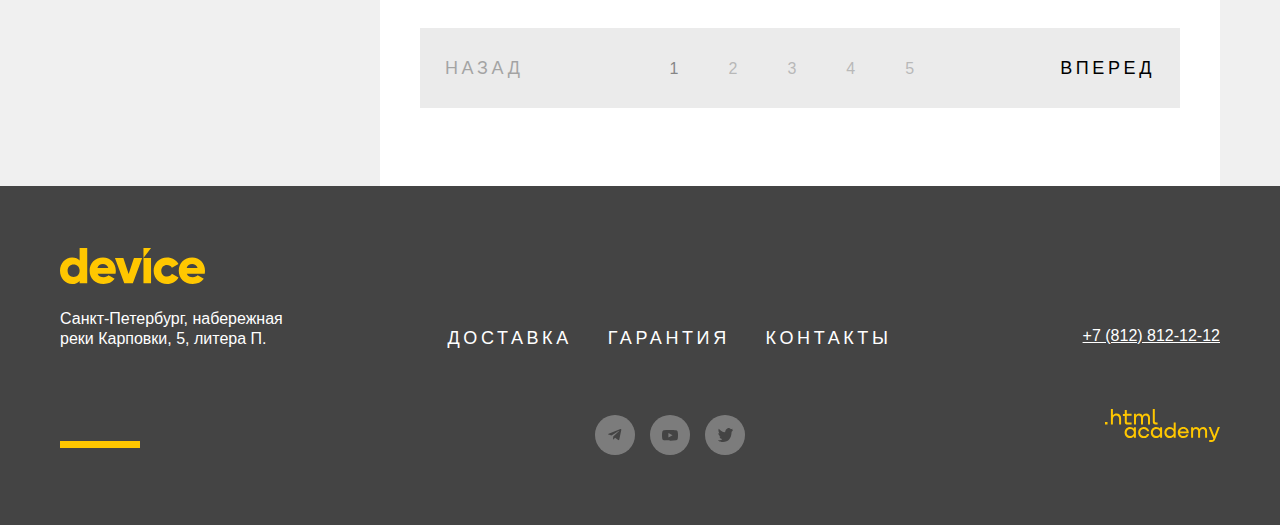
==== commit cb8cd1e5: "Оформление поповера и модального окна" ====
--- a/catalog.html
+++ b/catalog.html
@@ -65,7 +65,7 @@
                         </a>
                     </li>
                     <li class="user-menu-item">
-                        <a class="user-menu-link basket" href="#" data-value="10">
+                        <a class="user-menu-link cart" href="#" data-value="10">
                             <svg width="16" height="14" viewBox="0 0 16 14" fill="none"
                                 xmlns="http://www.w3.org/2000/svg">
                                 <g clip-path="url(#clip0_48539_962)">
@@ -280,7 +280,7 @@
                                 </a>
                                 <b class="product-card-price">500 ₽</b>
                                 <div class="card-button-wrapper">
-                                    <a class="product-card-button" href="#">Подробнее</a>
+                                    <a class="button product-card-button" href="#">Подробнее</a>
                                 </div>
                             </li>
                             <li class="product-card product-card-new">
@@ -293,7 +293,7 @@
                                 </a>
                                 <b class="product-card-price">1 500 ₽</b>
                                 <div class="card-button-wrapper">
-                                    <a class="product-card-button" href="#">Подробнее</a>
+                                    <a class="button product-card-button" href="#">Подробнее</a>
                                 </div>
                             </li>
                             <li class="product-card">
@@ -306,7 +306,7 @@
                                 </a>
                                 <b class="product-card-price">2 500 ₽</b>
                                 <div class="card-button-wrapper">
-                                    <a class="product-card-button" href="#">Подробнее</a>
+                                    <a class="button product-card-button" href="#">Подробнее</a>
                                 </div>
                             </li>
                             <li class="product-card">
@@ -319,32 +319,32 @@
                                 </a>
                                 <b class="product-card-price">1 500 ₽</b>
                                 <div class="card-button-wrapper">
-                                    <a class="product-card-button" href="#">Подробнее</a>
+                                    <a class="button product-card-button" href="#">Подробнее</a>
                                 </div>
                             </li>
                         </ul>
                         <button class="product-list-button" type="button">Загрузить еще</button>
                         <ul class="pagination">
-                            <li class="pagination-item previous-button">
-                                <a class="pagination-link pagination-prev pagination-disabled" href="#">Назад</a>
+                            <li class="pagination-item previous-button pagination-disabled">
+                                <a class="pagination-prev" href="#">Назад</a>
                             </li>
                             <li class="pagination-item">
                                 <a class="pagination-link pagination-current" href="#">1</a>
                             </li>
                             <li class="pagination-item">
-                                <a class="pagination-link pagination-current" href="#">2</a>
+                                <a class="pagination-link" href="#">2</a>
                             </li>
                             <li class="pagination-item">
-                                <a class="pagination-link pagination-current" href="#">3</a>
+                                <a class="pagination-link" href="#">3</a>
                             </li>
                             <li class="pagination-item">
-                                <a class="pagination-link pagination-current" href="#">4</a>
+                                <a class="pagination-link" href="#">4</a>
                             </li>
                             <li class="pagination-item">
-                                <a class="pagination-link pagination-current" href="#">5</a>
+                                <a class="pagination-link" href="#">5</a>
                             </li>
                             <li class="pagination-item next-button">
-                                <a class="pagination-link pagination-show-more" href="#">Вперед</a>
+                                <a class="pagination-show-more" href="#">Вперед</a>
                             </li>
                         </ul>
                     </div>
--- a/styles/style.css
+++ b/styles/style.css
@@ -77,11 +77,11 @@
     background: linear-gradient(transparent 40%, #ffe17f 40%, #ffe17f 60%, transparent 60%);
 }
 
-.button:hover {
+.button:not(:disabled):hover {
     background: linear-gradient(#ffe17f, #ffe17f) no-repeat;
 }
 
-.button:active {
+.button:not(:disabled):active {
     background: linear-gradient(#ffc700, #ffc700) no-repeat;
 }
 
@@ -93,6 +93,11 @@
     .button:focus {
         outline: 2px solid #af4fff;
     }
+}
+
+.button:disabled {
+    opacity: 30%;
+    cursor: auto;
 }
 
 /* Index */
@@ -181,6 +186,10 @@
     background-position-x: 16px;
 }
 
+.search-field[type="search"]::-webkit-search-cancel-button {
+    display: none;
+}
+
 .search-field:active {
     color: #000000;
     outline: none;
@@ -193,6 +202,10 @@
 
 .search-field:focus {
     outline: none;
+}
+
+.search-field:disabled {
+    opacity: 30%;
 }
 
 .search-button-wrapper {
@@ -212,12 +225,12 @@
     cursor: pointer;
 }
 
-.search-button:hover {
+.search-button:not(:disabled):hover {
     background-color: #000000;
     color: #ffffff;
 }
 
-.search-button:active {
+.search-button:not(:disabled):active {
     outline: none;
     color: #444444;
 }
@@ -225,6 +238,11 @@
 .search-button-wrapper:has(.search-button:focus-visible) {
     outline: 2px solid #af4fff;
     outline-offset: 2px;
+}
+
+.search-button:disabled {
+    opacity: 30%;
+    cursor: auto;
 }
 
 .search-button {
@@ -266,13 +284,20 @@
 
 .user-menu-item {
     display: block;
-}
-
-.user-menu-link.basket {
     position: relative;
 }
 
-.user-menu-link.basket::before {
+.user-menu-link {
+    text-align: center;
+    text-decoration: none;
+    color: #000000;
+}
+
+.user-menu-link.cart {
+    position: relative;
+}
+
+.user-menu-link.cart::before {
     content: attr(data-value);
     font-size: 14px;
     line-height: 20px;
@@ -305,12 +330,137 @@
     }
 }
 
-.user-menu-link {
+/* Popover */
+.popover {
+    position: absolute;
+    top: 30px;
+    right: -100px;
+    z-index: 1;
+    box-sizing: border-box;
+    font-weight: 400;
+    font-size: 16px;
+    line-height: 20px;
+    width: 320px;
+    min-height: 301px;
+    color: #ffffff;
+    background-color: #000000;
+    display: none;
+}
+
+.popover-content {
+    height: 100%;
+}
+
+.cart-items-list {
+    padding: 0;
+}
+
+.cart-item {
+    display: flex;
+    justify-content: space-between;
+    align-items: flex-start;
+    gap: 23px;
+    padding: 20px;
+    border-bottom: 1px solid rgba(26, 26, 26, 1);
+}
+
+.cart-item-link {
+    display: grid;
+    grid-template-columns: 39px 151px;
+    gap: 23px;
+    text-decoration: none;
+    color: #f0f0f0;
+}
+
+.cart-item-title {
+    margin: 0;
+    width: 150px;
+}
+
+.cart-item-button {
+    background: transparent;
+    border: none;
+    cursor: pointer;
+}
+
+.cart-item:last-child {
+    border-bottom: none;
+}
+
+.cart-item-button:hover,
+.cart-item-link:hover {
+    opacity: 60%;
+}
+
+.cart-item-button:active,
+.cart-item-link:active {
+    opacity: 30%;
+}
+
+.cart-item-button:focus-visible,
+.cart-item-link:focus-visible {
+    outline: 2px solid #af4fff;
+}
+
+@supports not selector(:focus-visible) {
+
+    .cart-item-button:focus,
+    .cart-item-link:focus {
+        outline: 2px solid #af4fff;
+        outline-offset: 2px;
+    }
+}
+
+.cart-items-info {
+    display: flex;
+    justify-content: space-between;
+    padding: 20px;
+    background-color: #1a1a1a;
+}
+
+.cart-list-button-wrapper {
+    display: flex;
+    justify-content: center;
+    margin: 20px;
+}
+
+.cart-list-button {
+    font-family: "Raleway", sans-serif;
+    font-weight: 800;
+    font-size: 18px;
+    line-height: 21.13px;
+    letter-spacing: 0.2em;
+    text-transform: uppercase;
     text-align: center;
-    text-decoration: none;
-    color: #000000;
-}
-
+    background-color: #ffffff;
+    border: none;
+    width: 280px;
+    height: 50px;
+    cursor: pointer;
+}
+
+.cart-list-button:not(:disabled):hover {
+    background-color: #ffe17f;
+}
+
+.cart-list-button:not(:disabled):active {
+    color: rgba(0, 0, 0, 0.3);
+}
+
+.cart-list-button:focus-visible {
+    outline: 2px solid #af4fff;
+    outline-offset: 2px;
+}
+
+@supports not selector(:focus-visible) {
+
+    .cart-list-button:focus {
+        outline: 2px solid #af4fff;
+        outline-offset: 2px;
+    }
+}
+
+/* Navigation */
 .navigation {
     padding: 0 60px;
 }
@@ -337,6 +487,7 @@
     display: flex;
     align-items: center;
     gap: 10px;
+    z-index: 2;
 }
 
 .navigation-category-link-catalog::after {
@@ -428,24 +579,36 @@
     background-color: #000000;
 }
 
+/* Navigation catalog (subcatalog) */
+.navigation-item:focus-within .navigation-catalog {
+    display: flex;
+}
+
+.navigation-item:focus-within .navigation-category-link-catalog::after {
+    content: "";
+    background-image: url(../images/minus.svg);
+    background-repeat: no-repeat;
+    background-position: center;
+}
+
 .navigation-catalog {
     display: none;
-    list-style-type: none;
-}
-
-.navigation-catalog-active {
-    display: block;
-    list-style-type: none;
-    position: absolute;
-    width: 1160px;
-    height: 180px;
-    top: 17px;
+    position: absolute;
+    width: 1040px;
+    min-height: 120px;
+    top: 35px;
     left: -60px;
-    padding: 0;
-    right: 0;
+    padding: 33px 60px 27px;
     bottom: 0;
     background-color: #ffe17f;
     z-index: 1;
+    gap: 15px;
+}
+
+.navigation-catalog-list {
+    width: 222px;
+    list-style-type: none;
+    padding: 0;
 }
 
 .navigation-catalog-link {
@@ -767,8 +930,8 @@
     padding-left: 20px;
 }
 
-.capabilities-button.active:hover,
-.capabilities-button.active:active {
+.capabilities-button.active:not(:disabled):hover,
+.capabilities-button.active:not(:disabled):active {
     padding-left: 40px;
 }
 
@@ -1051,11 +1214,16 @@
     color: #444444;
     background: transparent;
     border: none;
+    outline: none;
     border-bottom: 3px solid #dcdcdc;
 }
 
-.subscription-placeholder:focus {
-    outline: none;
+.subscription-error {
+    border-bottom: 3px solid #ff3d3d;
+}
+
+.subscription-placeholder:disabled {
+    opacity: 30%;
 }
 
 .subscription-button {
@@ -1070,14 +1238,15 @@
     cursor: pointer;
 }
 
-.subscription-button:hover {
+.subscription-button:not(:disabled):hover {
     background-color: #000000;
     color: #ffffff;
     border: 3px solid #000000;
 }
 
-.subscription-button:active {
-    opacity: 30%;
+.subscription-button:not(:disabled):active {
+    color: #444444;
+    border: 3px solid rgba(0, 0, 0, 1)
 }
 
 .subscription-button:focus-visible {
@@ -1089,6 +1258,11 @@
         outline: 2px solid #af4fff;
         outline-offset: 2px;
     }
+}
+
+.subscription-button:disabled {
+    opacity: 30%;
+    cursor: auto;
 }
 
 .subscription span {
@@ -1301,6 +1475,324 @@
         outline: 2px solid #af4fff;
         outline-offset: 2px;
     }
+}
+
+/* Modal window */
+.modal-container {
+    display: none;
+    position: fixed;
+    top: 0;
+    left: 0;
+    width: 100%;
+    height: 100%;
+    background-color: rgba(240, 240, 240, 0.9);
+    z-index: 2;
+}
+
+.modal {
+    position: relative;
+    margin: auto;
+    padding: 72px 80px;
+    background-color: #ffffff;
+}
+
+.modal-delivery {
+    display: flex;
+    flex-direction: column;
+    align-items: center;
+    border: 10px solid #000000;
+    box-shadow: 0px 10px 0px 0px rgba(0, 0, 0, 0.1);
+}
+
+.modal-header {
+    display: flex;
+    justify-content: space-between;
+    margin-bottom: 42px;
+    width: 760px;
+}
+
+.modal-title {
+    font-family: 'Raleway', sans-serif;
+    font-weight: 800;
+    font-size: 50px;
+    line-height: 50px;
+    margin: 0;
+}
+
+.modal-close-button {
+    background: transparent;
+    border: none;
+    cursor: pointer;
+}
+
+.modal-close-button:hover {
+    opacity: 60%;
+}
+
+.modal-close-button:active {
+    opacity: 30%;
+}
+
+.modal-close-button:focus-visible {
+    outline: 2px solid #af4fff;
+}
+
+@supports not selector(:focus-visible) {
+    .modal-close-button:focus {
+        outline: 2px solid #af4fff;
+        outline-offset: 2px;
+    }
+}
+
+/* Modal form */
+.modal-delivery-form {
+    display: flex;
+    flex-wrap: wrap;
+    width: 760px;
+    gap: 40px;
+}
+
+.field-group {
+    display: flex;
+    flex-direction: column;
+    margin: 0;
+}
+
+.form-label {
+    margin-bottom: 14px;
+    font-weight: 700;
+}
+
+.form-label-icon {
+    position: relative;
+    padding-right: 26px;
+}
+
+.field {
+    margin: 0;
+    padding: 20px;
+    font-family: inherit;
+    font-weight: 400;
+    font-size: 16px;
+    line-height: 20px;
+    border: none;
+    background-color: #f0f0f0;
+    box-sizing: border-box;
+}
+
+.field:not(:disabled):hover {
+    background-color: #dcdcdc;
+}
+
+.field:focus {
+    outline: none;
+}
+
+.field:focus-visible {
+    outline: 2px solid #af4fff;
+}
+
+@supports not selector(:focus-visible) {
+    .field:focus {
+        outline: 2px solid #af4fff;
+        outline-offset: 2px;
+    }
+}
+
+.field:disabled {
+    opacity: 30%;
+}
+
+.field-name {
+    width: 360px;
+    background-image: url(../images/modal-name-form.svg);
+    background-repeat: no-repeat;
+    background-position: center right 20px;
+}
+
+.field-name-text {
+    font-size: 14px;
+    line-height: 20px;
+}
+
+.field-email {
+    width: 360px;
+    background-image: url(../images/modal-email-form.svg);
+    background-repeat: no-repeat;
+    background-position: center right 20px;
+}
+
+.field-email-text {
+    display: none;
+    font-size: 14px;
+    line-height: 20px;
+    color: #ff3d3d;
+}
+
+.error {
+    outline: 2px solid #ff3d3d;
+}
+
+.field-email-text.error {
+    display: block;
+    font-size: 14px;
+    line-height: 20px;
+    color: #ff3d3d;
+    border: none;
+}
+
+.field-delivery {
+    width: 540px;
+}
+
+.number {
+    display: inline-block;
+    position: relative;
+    width: 180px;
+}
+
+.field-number {
+    display: block;
+    width: 100%;
+    height: 60px;
+    padding: 0;
+    margin: 0;
+    box-sizing: border-box;
+    text-align: center;
+    -moz-appearance: textfield;
+    -webkit-appearance: textfield;
+    appearance: textfield;
+}
+
+input[type="number"]::-webkit-outer-spin-button,
+input[type="number"]::-webkit-inner-spin-button {
+    display: none;
+}
+
+.number-minus,
+.number-plus {
+    position: absolute;
+    top: 1px;
+    bottom: 1px;
+    width: 60px;
+    padding: 0;
+    display: block;
+    font: inherit;
+    font-size: 16px;
+    text-align: center;
+    border: none;
+    cursor: pointer;
+    background-repeat: no-repeat;
+    background-position: center;
+}
+
+.number-minus {
+    left: 1px;
+    background-image: url(../images/minus-button.svg);
+}
+
+.number-plus {
+    right: 1px;
+    background-image: url(../images/plus-button.svg);
+}
+
+.number-minus:not(:disabled):hover,
+.number-plus:not(:disabled):hover {
+    background-color: #dcdcdc;
+    opacity: 60%;
+}
+
+.number-minus:not(:disabled):active,
+.number-plus:not(:disabled):active {
+    background-color: #dcdcdc;
+    opacity: 30%;
+}
+
+.number-minus:focus-visible,
+.number-plus:focus-visible {
+    outline: 2px solid #af4fff;
+}
+
+@supports not selector(:focus-visible) {
+
+    .number-minus:focus,
+    .number-plus:focus {
+        outline: 2px solid #af4fff;
+    }
+}
+
+.number-minus:disabled,
+.number-plus:disabled {
+    opacity: 30%;
+    cursor: auto;
+}
+
+/* Tooltip */
+.tooltip {
+    position: absolute;
+    margin-top: 4px;
+    margin-left: 8px;
+    width: 26px;
+    height: 26px;
+}
+
+.tooltip-toggle {
+    border: none;
+    background-color: transparent;
+    padding: 0;
+    margin: 0;
+    display: block;
+}
+
+.tooltip-toggle:focus-visible {
+    outline: 2px solid #af4fff;
+}
+
+@supports not selector(:focus-visible) {
+    .tooltip-toggle:focus {
+        outline: 2px solid #af4fff;
+        outline-offset: 2px;
+    }
+}
+
+.tooltip-text {
+    background-color: #000000;
+    color: #ffffff;
+    font-size: 16px;
+    line-height: 20px;
+    font-weight: normal;
+    padding: 17px;
+    display: block;
+    width: 164px;
+    box-shadow: 0px 10px 0px 0px rgba(0, 0, 0, 0.1);
+    position: absolute;
+    top: 33px;
+    margin-top: 7px;
+    right: -19px;
+    z-index: 1;
+    display: none;
+}
+
+.tooltip-toggle:hover+.tooltip-text,
+.tooltip-toggle:focus+.tooltip-text {
+    display: block;
+}
+
+.tooltip-text:after {
+    content: "";
+    background-image: url("../images/tooltip-arrow.svg");
+    width: 14px;
+    height: 6px;
+    position: absolute;
+    bottom: 100%;
+    left: 135px;
+    right: 0;
+    margin-left: auto;
+    margin-right: auto;
+}
+
+.modal-delivery-button {
+    width: 200px;
 }
 
 /* Catalog */
@@ -1655,11 +2147,11 @@
     border: none;
 }
 
-.select-control:hover {
+.select-control:not(:disabled):hover {
     opacity: 60%;
 }
 
-.select-control:active {
+.select-control:not(:disabled):active {
     opacity: 30%;
 }
 
@@ -1672,6 +2164,10 @@
         outline: 2px solid #af4fff;
         outline-offset: 2px;
     }
+}
+
+.select-control:disabled {
+    opacity: 10px;
 }
 
 /* Product list */
@@ -1739,17 +2235,7 @@
 }
 
 .product-card-button {
-    font-family: "Raleway", sans-serif;
-    font-weight: 800;
-    font-size: 18px;
-    line-height: 21.13px;
-    letter-spacing: 0.2em;
-    text-transform: uppercase;
-    text-align: center;
     width: 220px;
-    padding: 10px 0;
-    border: none;
-    background: linear-gradient(transparent 40%, #ffe17f 40%, #ffe17f 60%, transparent 60%);
 }
 
 .card-button-wrapper {
@@ -1764,16 +2250,6 @@
     width: 100%;
     height: 380px;
     background-color: rgba(240, 240, 240, 0.8);
-}
-
-.product-card:hover .product-card-button:hover {
-    display: block;
-    background: linear-gradient(#ffe17f, #ffe17f) no-repeat;
-}
-
-.product-card:active .product-card-button:active {
-    display: block;
-    background: linear-gradient(#ffc700, #ffc700) no-repeat;
 }
 
 .product-card:hover .product-text-link,
@@ -1833,11 +2309,11 @@
     cursor: pointer;
 }
 
-.product-list-button:hover {
+.product-list-button:not(:disabled):hover {
     border: 3px solid #000000;
 }
 
-.product-list-button:active {
+.product-list-button:not(:disabled):active {
     opacity: 30%;
 }
 
@@ -1850,6 +2326,11 @@
         outline: 2px solid #af4fff;
         outline-offset: 2px;
     }
+}
+
+.product-list-button:disabled {
+    opacity: 30%;
+    cursor: auto;
 }
 
 /* Catalog pagination */
@@ -1866,6 +2347,32 @@
 .pagination-item {
     color: #444444;
     padding: 25px;
+}
+
+.pagination-link {
+    font-size: 16px;
+    line-height: 20px;
+    color: #444444;
+    opacity: 30%;
+    text-align: center;
+    text-decoration: none;
+}
+
+.pagination-current {
+    opacity: 60%;
+}
+
+.pagination-link:hover {
+    opacity: 100%;
+}
+
+.pagination-link:active {
+    opacity: 10%;
+}
+
+.pagination-link:focus-visible {
+    outline: 2px solid #af4fff;
+    outline-offset: 10px;
 }
 
 .previous-button {
@@ -1886,7 +2393,7 @@
     text-decoration: none;
 }
 
-.pagination-item.previous-button:hover {
+.pagination-item.previous-button:not(.pagination-disabled):hover {
     background-color: #dcdcdc;
 }
 
@@ -1894,23 +2401,17 @@
     background-color: #dcdcdc;
 }
 
-.pagination-item.previous-button:active {
+.pagination-item.previous-button:not(.pagination-disabled):active {
     opacity: 30%;
 }
 
 .pagination-item.next-button:active {
     opacity: 30%;
-}
-
-.pagination-item.next-button:focus {
-    outline: 2px solid #af4fff;
-    outline-offset: 2px;
 }
 
 .pagination-item:has(.pagination-prev:focus-visible),
 .pagination-item:has(.pagination-show-more:focus-visible) {
     outline: 2px solid #af4fff;
-    outline-offset: 2px;
 }
 
 .pagination-prev:focus-visible,
@@ -1927,27 +2428,7 @@
     }
 }
 
-.pagination-current {
-    font-size: 16px;
-    line-height: 20px;
-    color: #444444;
-    text-align: center;
-    text-decoration: none;
-}
-
-.pagination-current {
-    opacity: 30%;
-}
-
-.pagination-current:hover {
-    opacity: 100%;
-}
-
-.pagination-current:active {
-    opacity: 10%;
-}
-
-.pagination-current:focus-visible {
-    outline: 2px solid #af4fff;
-    outline-offset: 10px;
+.pagination-disabled {
+    opacity: 30%;
+    cursor: auto;
 }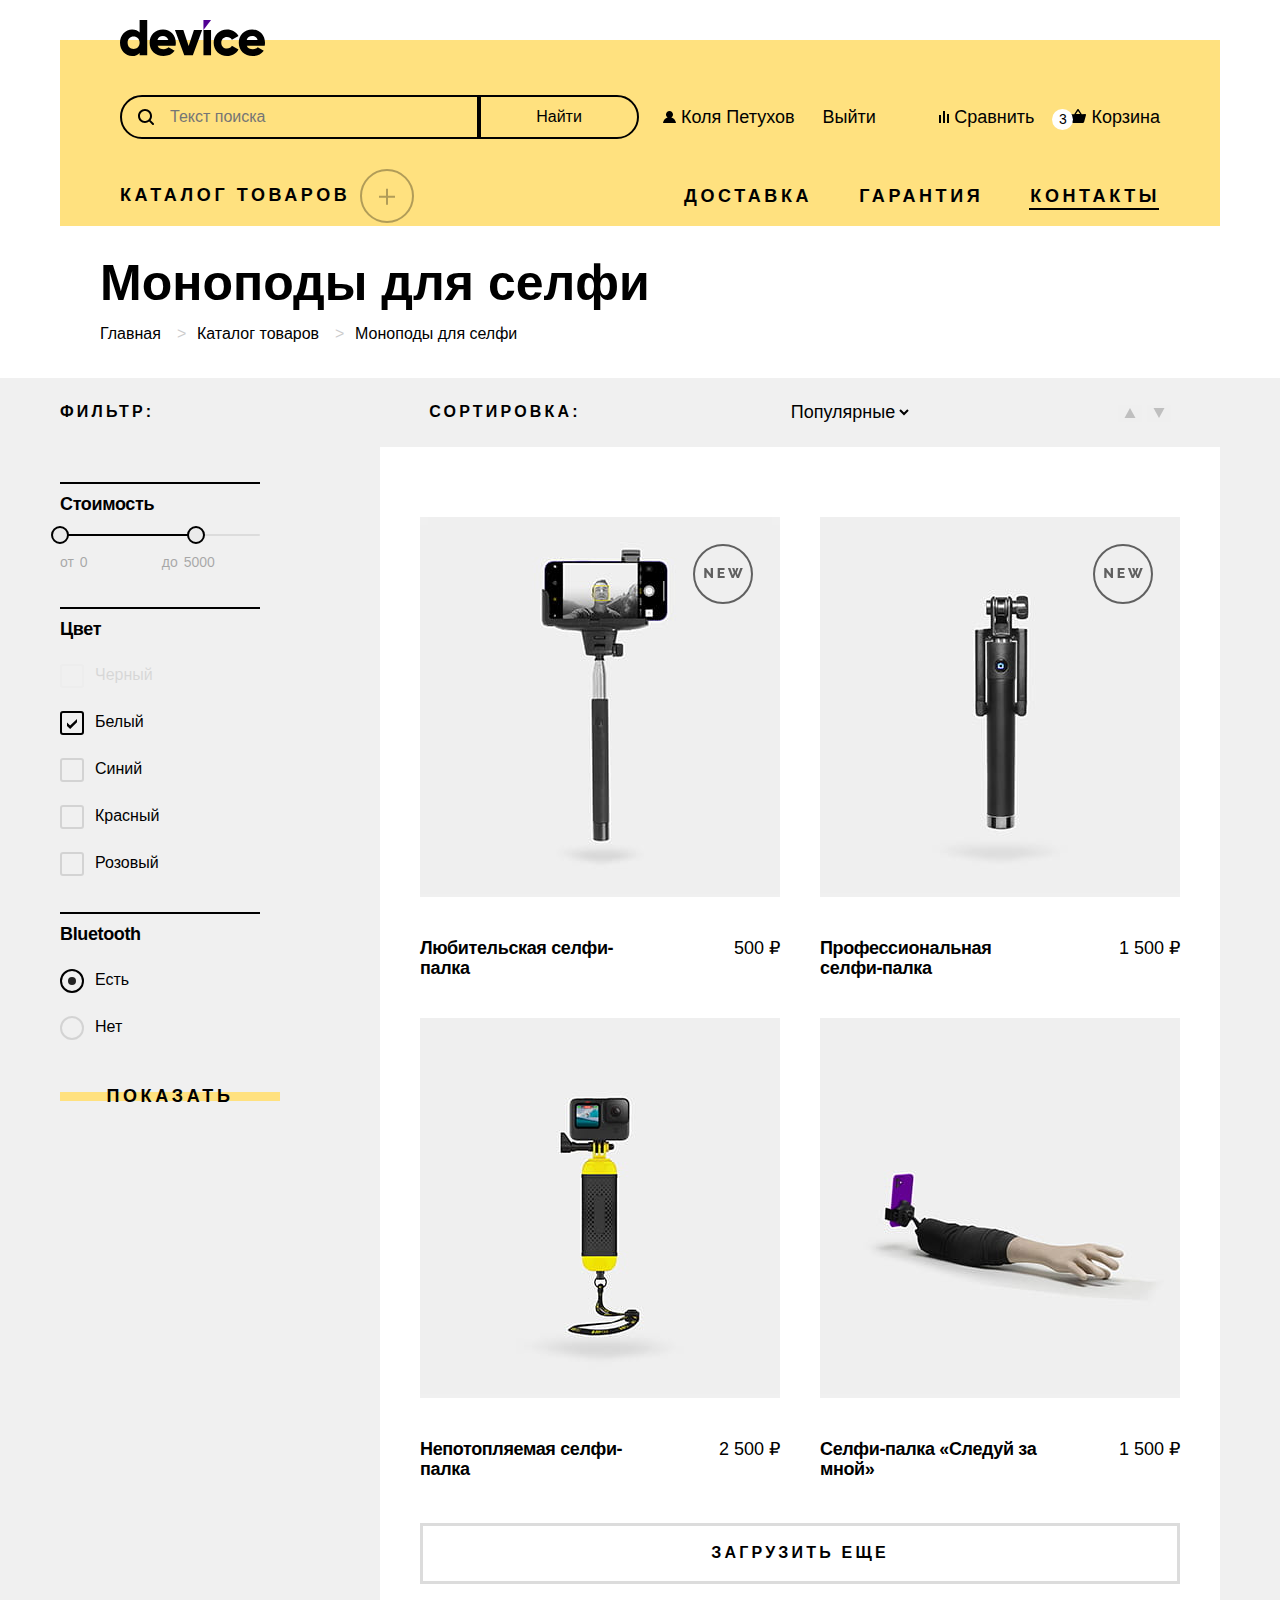
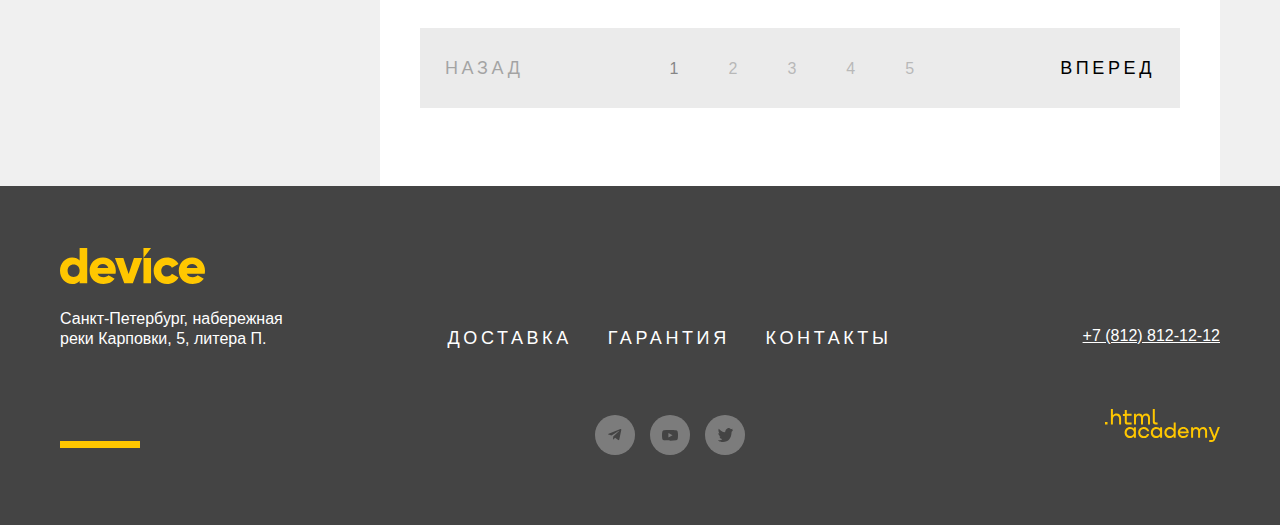
==== commit 5c86ac6a: "Merge pull request #9 from OlgaKosukhina/master" ====
--- a/catalog.html
+++ b/catalog.html
@@ -65,7 +65,7 @@
                         </a>
                     </li>
                     <li class="user-menu-item">
-                        <a class="user-menu-link cart" href="#" data-value="10">
+                        <a class="user-menu-link cart" href="#" data-value="3">
                             <svg width="16" height="14" viewBox="0 0 16 14" fill="none"
                                 xmlns="http://www.w3.org/2000/svg">
                                 <g clip-path="url(#clip0_48539_962)">
@@ -81,6 +81,69 @@
                             </svg>
                             <span>Корзина</span>
                         </a>
+
+                        <div class="popover popover-cart">
+                            <div class="popover-content">
+                                <h2 class="popover-title visually-hidden">Корзина</h2>
+                                <ul class="cart-items-list">
+                                    <li class="cart-item">
+                                        <a class="cart-item-link" href="#">
+                                            <img class="cart-item-image" src="images/cart-item-img.png"
+                                                alt="Любительская селфи-палка">
+                                            <p class="cart-item-title">Любительская селфи-палка</p>
+                                        </a>
+                                        <button class="cart-item-button" type="button">
+                                            <svg width="10" height="11" viewBox="0 0 10 11" fill="none"
+                                                xmlns="http://www.w3.org/2000/svg">
+                                                <path
+                                                    d="M10 1.07584L9.09091 0.166748L5 4.25766L0.909091 0.166748L0 1.07584L4.09091 5.16675L0 9.25766L0.909091 10.1667L5 6.07584L9.09091 10.1667L10 9.25766L5.90909 5.16675L10 1.07584Z"
+                                                    fill="white" />
+                                            </svg>
+                                            <span class="visually-hidden">Удалить из корзины</span>
+                                        </button>
+                                    </li>
+                                    <li class="cart-item">
+                                        <a class="cart-item-link" href="#">
+                                            <img class="cart-item-image" src="images/cart-item-img.png"
+                                                alt="Любительская селфи-палка">
+                                            <p class="cart-item-title">Любительская селфи-палка</p>
+                                        </a>
+                                        <button class="cart-item-button" type="button">
+                                            <svg width="10" height="11" viewBox="0 0 10 11" fill="none"
+                                                xmlns="http://www.w3.org/2000/svg">
+                                                <path
+                                                    d="M10 1.07584L9.09091 0.166748L5 4.25766L0.909091 0.166748L0 1.07584L4.09091 5.16675L0 9.25766L0.909091 10.1667L5 6.07584L9.09091 10.1667L10 9.25766L5.90909 5.16675L10 1.07584Z"
+                                                    fill="white" />
+                                            </svg>
+                                            <span class="visually-hidden">Удалить из корзины</span>
+                                        </button>
+                                    </li>
+                                    <li class="cart-item">
+                                        <a class="cart-item-link" href="#">
+                                            <img class="cart-item-image" src="images/cart-item-img.png"
+                                                alt="Любительская селфи-палка">
+                                            <p class="cart-item-title">Любительская селфи-палка</p>
+                                        </a>
+                                        <button class="cart-item-button" type="button">
+                                            <svg width="10" height="11" viewBox="0 0 10 11" fill="none"
+                                                xmlns="http://www.w3.org/2000/svg">
+                                                <path
+                                                    d="M10 1.07584L9.09091 0.166748L5 4.25766L0.909091 0.166748L0 1.07584L4.09091 5.16675L0 9.25766L0.909091 10.1667L5 6.07584L9.09091 10.1667L10 9.25766L5.90909 5.16675L10 1.07584Z"
+                                                    fill="white" />
+                                            </svg>
+                                            <span class="visually-hidden">Удалить из корзины</span>
+                                        </button>
+                                    </li>
+                                </ul>
+                                <div class="cart-items-info">
+                                    <span class="cart-item-number">Товаров: 2</span>
+                                    <span class="cart-items-price">Сумма: 2000</span>
+                                </div>
+                                <div class="cart-list-button-wrapper">
+                                    <button class="cart-list-button">Открыть корзину</button>
+                                </div>
+                            </div>
+                        </div>
                     </li>
                 </ul>
             </nav>
@@ -90,26 +153,31 @@
             <ul class="navigation-list">
                 <li class="navigation-item">
                     <a class="navigation-category-link navigation-category-link-catalog" href="#">Каталог товаров</a>
-                    <ul class="navigation-catalog visually-hidden">
-                        <li class="navigation-catalog-item">
-                            <a class="navigation-catalog-link" href="#">Виртуальная реальность</a>
-                        </li>
-                        <li class="navigation-catalog-item">
-                            <a class="navigation-catalog-link" href="catalog.html">Моноподы для cелфи</a>
-                        </li>
-                        <li class="navigation-catalog-item">
-                            <a class="navigation-catalog-link" href="#">Экшн-камеры</a>
-                        </li>
-                        <li class="navigation-catalog-item">
-                            <a class="navigation-catalog-link" href="#">Фитнес-браслеты</a>
-                        </li>
-                        <li class="navigation-catalog-item">
-                            <a class="navigation-catalog-link" href="#">Умные часы</a>
-                        </li>
-                        <li class="navigation-catalog-item">
-                            <a class="navigation-catalog-link" href="#">Квадрокоптеры</a>
-                        </li>
-                    </ul>
+                    <div class="navigation-catalog">
+                        <ul class="navigation-catalog-list">
+                            <li class="navigation-catalog-item">
+                                <a class="navigation-catalog-link" href="#">Виртуальная реальность</a>
+                            </li>
+                            <li class="navigation-catalog-item">
+                                <a class="navigation-catalog-link" href="catalog.html">Моноподы для cелфи</a>
+                            </li>
+                            <li class="navigation-catalog-item">
+                                <a class="navigation-catalog-link" href="#">Экшн-камеры</a>
+                            </li>
+                        </ul>
+                        <ul class="navigation-catalog-list">
+                            <li class="navigation-catalog-item">
+                                <a class="navigation-catalog-link navigation-link-current" href="#">Фитнес-браслеты</a>
+                            </li>
+                            <li class="navigation-catalog-item">
+                                <a class="navigation-catalog-link" href="#">Умные часы</a>
+                            </li>
+                        </ul>
+                        <ul class="navigation-catalog-list">
+                            <li class="navigation-catalog-item">
+                                <a class="navigation-catalog-link" href="#">Квадрокоптеры</a>
+                            </li>
+                        </ul>
                 </li>
                 <li class="navigation-item">
                     <a class="navigation-category-link" href="#">Доставка</a>
@@ -254,13 +322,13 @@
                         </select>
                         <div class="sorting-buttons-container">
                             <button class="sorting-button">
-                                <svg width="12" height="10" viewBox="0 0 12 10" fill="none"
+                                <svg width="12" height="10" viewBox="0 0 12 10" fill="currentColor"
                                     xmlns="http://www.w3.org/2000/svg">
                                     <path d="M6 0L11.5 10H0.5" fill="black" />
                                 </svg>
                             </button>
                             <button class="sorting-button">
-                                <svg width="12" height="10" viewBox="0 0 12 10" fill="none"
+                                <svg width="12" height="10" viewBox="0 0 12 10" fill="currentColor"
                                     xmlns="http://www.w3.org/2000/svg">
                                     <path d="M6 10L0.499999 9.61651e-07L11.5 0" fill="black" />
                                 </svg>
--- a/styles/style.css
+++ b/styles/style.css
@@ -276,7 +276,7 @@
 .user-menu-list {
     display: flex;
     flex-wrap: wrap;
-    gap: 26px;
+    gap: 36px;
     margin: 0;
     padding: 0;
     list-style-type: none;
@@ -332,9 +332,10 @@
 
 /* Popover */
 .popover {
-    position: absolute;
-    top: 30px;
-    right: -100px;
+    display: none;
+    position: absolute;
+    top: 35px;
+    right: -75px;
     z-index: 1;
     box-sizing: border-box;
     font-weight: 400;
@@ -344,7 +345,22 @@
     min-height: 301px;
     color: #ffffff;
     background-color: #000000;
-    display: none;
+}
+
+.popover-cart:before {
+    content: "";
+    background-image: url("../images/tooltip-arrow.svg");
+    width: 14px;
+    height: 6px;
+    position: absolute;
+    bottom: 100%;
+    left: 50%;
+    margin-left: auto;
+    margin-right: auto;
+}
+
+.popover-show {
+    display: block;
 }
 
 .popover-content {
@@ -605,6 +621,10 @@
     gap: 15px;
 }
 
+.navigation-catalog-show {
+    display: flex;
+}
+
 .navigation-catalog-list {
     width: 222px;
     list-style-type: none;
@@ -919,7 +939,7 @@
     width: 160px;
 }
 
-.capabilities-button.active {
+.button.capabilities-button.active {
     min-height: 40px;
     background-color: #000000;
     color: #ffe17f;
@@ -1489,10 +1509,14 @@
     z-index: 2;
 }
 
+.modal-container-show {
+    display: flex;
+}
+
 .modal {
     position: relative;
     margin: auto;
-    padding: 72px 80px;
+    padding: 62px 70px;
     background-color: #ffffff;
 }
 
@@ -1622,23 +1646,18 @@
     background-position: center right 20px;
 }
 
-.field-email-text {
-    display: none;
+.error .field:not(input[type="number"]) {
+    outline: 2px solid #ff3d3d;
+}
+
+.error .error-text {
     font-size: 14px;
     line-height: 20px;
     color: #ff3d3d;
 }
 
-.error {
+.error .number {
     outline: 2px solid #ff3d3d;
-}
-
-.field-email-text.error {
-    display: block;
-    font-size: 14px;
-    line-height: 20px;
-    color: #ff3d3d;
-    border: none;
 }
 
 .field-delivery {
@@ -1646,14 +1665,15 @@
 }
 
 .number {
-    display: inline-block;
-    position: relative;
+    display: flex;
     width: 180px;
+    column-gap: 2px;
+    background-color: rgba(240, 240, 240, 1);
 }
 
 .field-number {
     display: block;
-    width: 100%;
+    width: 60px;
     height: 60px;
     padding: 0;
     margin: 0;
@@ -1671,14 +1691,8 @@
 
 .number-minus,
 .number-plus {
-    position: absolute;
-    top: 1px;
-    bottom: 1px;
     width: 60px;
     padding: 0;
-    display: block;
-    font: inherit;
-    font-size: 16px;
     text-align: center;
     border: none;
     cursor: pointer;
@@ -1687,12 +1701,10 @@
 }
 
 .number-minus {
-    left: 1px;
     background-image: url(../images/minus-button.svg);
 }
 
 .number-plus {
-    right: 1px;
     background-image: url(../images/plus-button.svg);
 }
 
@@ -1806,6 +1818,7 @@
 }
 
 .inner-header-title {
+    font-family: 'Raleway', sans-serif;
     margin-top: 0;
     margin-bottom: 16px;
     font-size: 50px;
@@ -1887,13 +1900,33 @@
     text-transform: uppercase;
 }
 
+.catalog-filter {
+    margin-top: 47px;
+}
+
 .catalog-filter-group {
-    margin: 0 0 35px;
+    margin: 0 0 47px;
     padding: 0;
     border: none;
+    position: relative;
+}
+
+.catalog-filter-group:last-of-type {
+    margin: 0 0 35px;
+}
+
+.catalog-filter-group::before {
+    content: "";
+    width: 200px;
+    height: 2px;
+    top: -52px;
+    left: 0;
+    position: absolute;
+    background-color: #000000;
 }
 
 .catalog-filter-title {
+    padding: 0;
     margin-bottom: 20px;
     font-weight: 700;
     line-height: 20px;
@@ -1962,7 +1995,7 @@
 
 .range-wrapper-inputs {
     display: flex;
-
+    gap: 30px;
 }
 
 .range-filter-label {
@@ -1974,7 +2007,6 @@
     width: 50px;
     padding: 0 2px;
     font: inherit;
-    text-align: center;
     background-color: transparent;
     border: none;
     appearance: textfield;
@@ -2115,16 +2147,16 @@
     border: none;
 }
 
-.sorting-button svg {
+.sorting-button {
     opacity: 20%;
     cursor: pointer;
 }
 
-.sorting-button:hover svg {
+.sorting-button:hover {
     opacity: 50%;
 }
 
-.sorting-button:active svg {
+.sorting-button:active {
     opacity: 100%;
 }
 
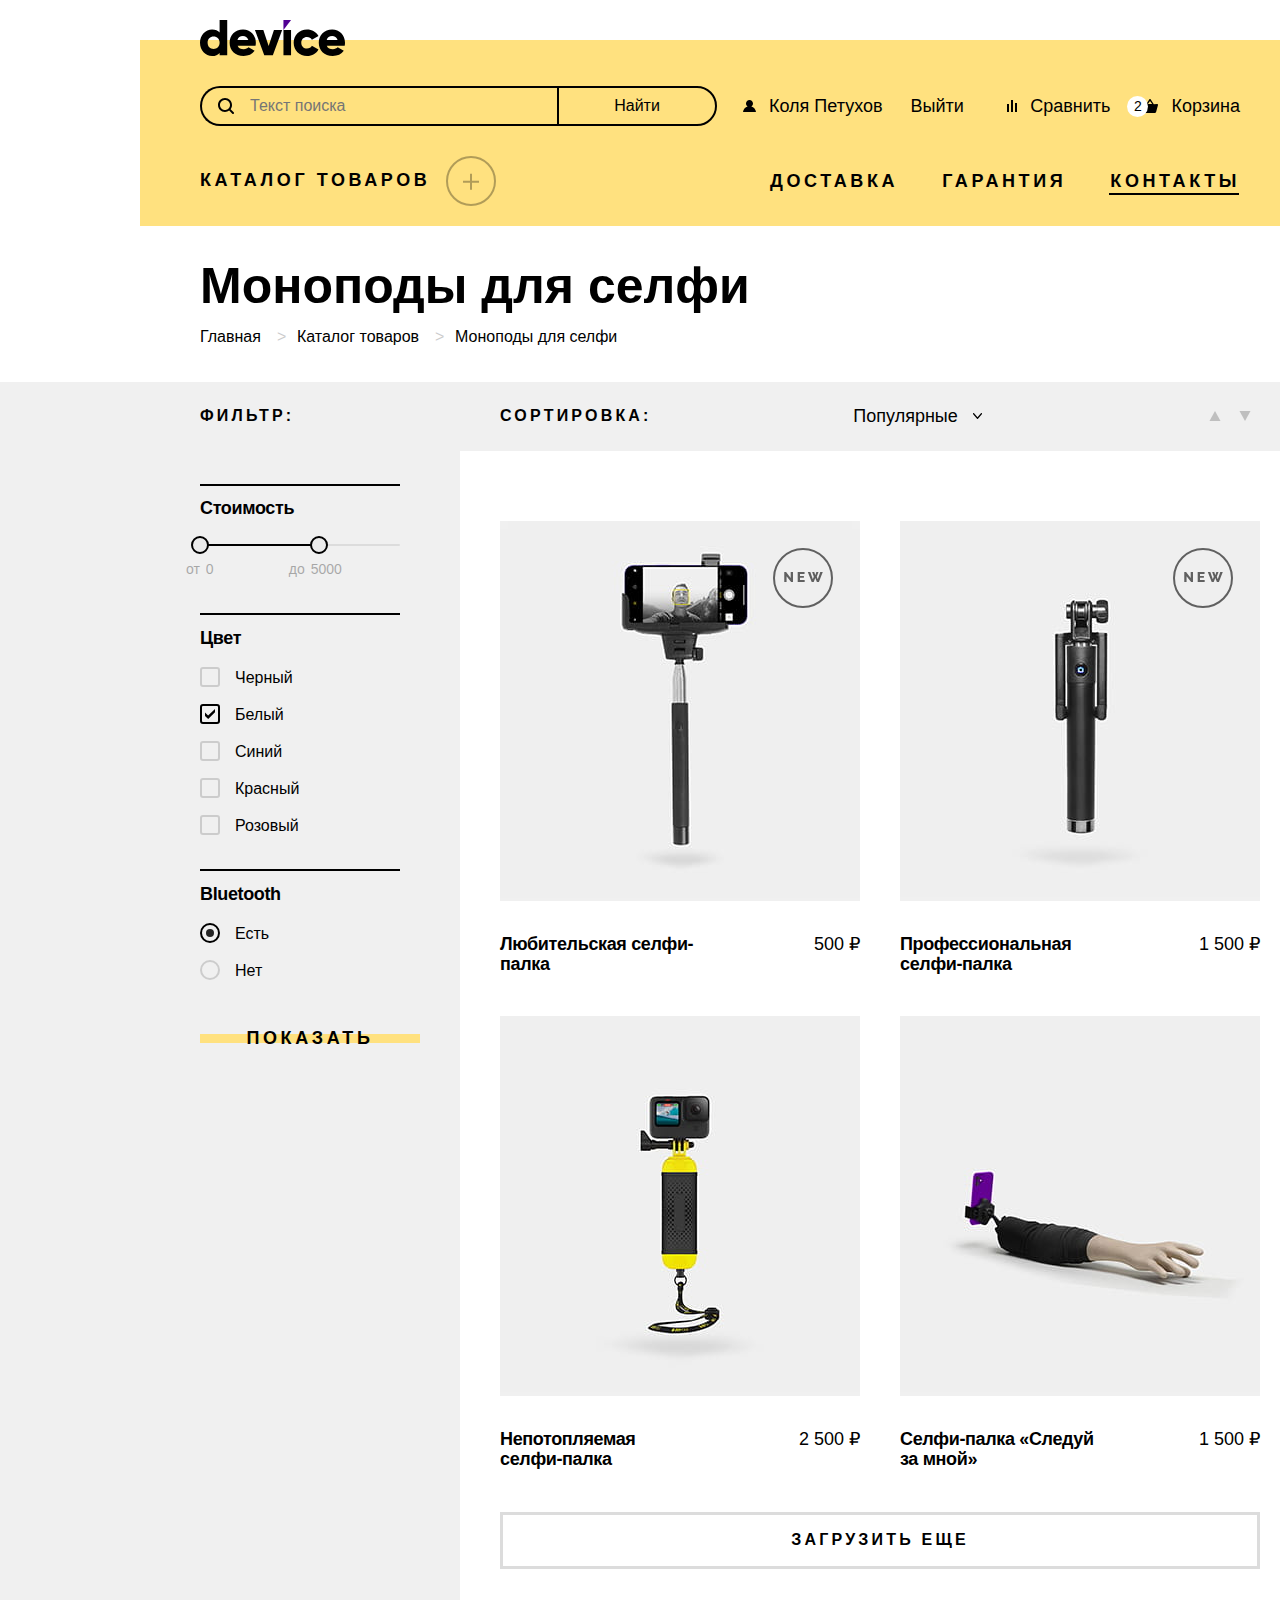
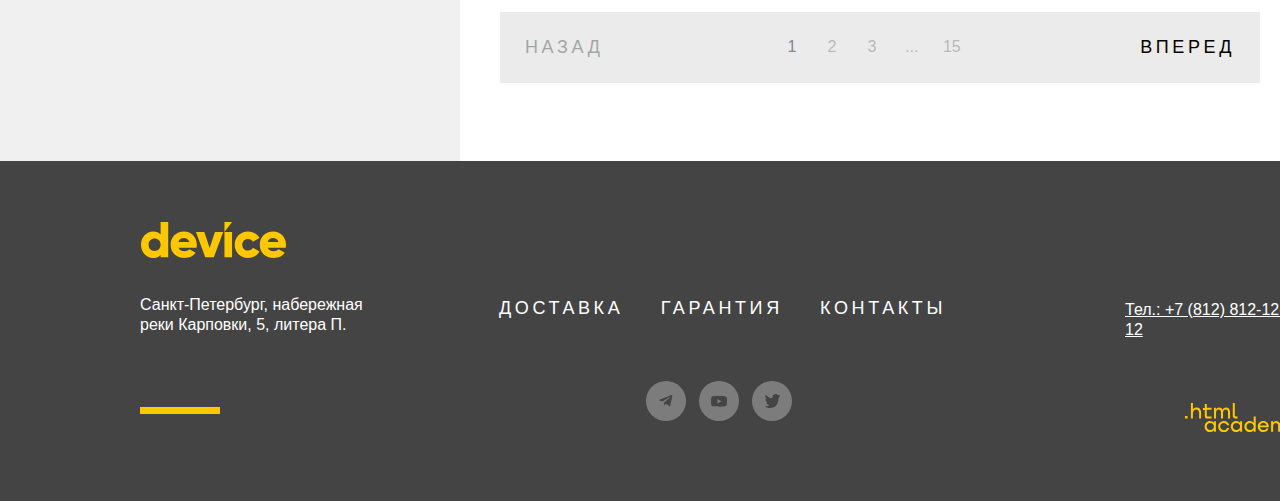
==== commit 7aea010e: "Проверка по критериям" ====
--- a/catalog.html
+++ b/catalog.html
@@ -5,6 +5,7 @@
     <meta charset="UTF-8">
     <meta name="viewport" content="width=device-width, initial-scale=1">
     <title>Каталог магазина «Девайс»</title>
+    <link rel="icon" type="image/png" sizes="32x32" href="images/favicon.png">
     <link rel="stylesheet" href="styles/style.css">
 </head>
 
@@ -65,7 +66,7 @@
                         </a>
                     </li>
                     <li class="user-menu-item">
-                        <a class="user-menu-link cart" href="#" data-value="3">
+                        <a class="user-menu-link cart" href="#" data-value="2">
                             <svg width="16" height="14" viewBox="0 0 16 14" fill="none"
                                 xmlns="http://www.w3.org/2000/svg">
                                 <g clip-path="url(#clip0_48539_962)">
@@ -88,8 +89,8 @@
                                 <ul class="cart-items-list">
                                     <li class="cart-item">
                                         <a class="cart-item-link" href="#">
-                                            <img class="cart-item-image" src="images/cart-item-img.png"
-                                                alt="Любительская селфи-палка">
+                                            <img class="cart-item-image" src="images/cart-item-img.png" width="39"
+                                                height="43" alt="Любительская селфи-палка">
                                             <p class="cart-item-title">Любительская селфи-палка</p>
                                         </a>
                                         <button class="cart-item-button" type="button">
@@ -104,8 +105,8 @@
                                     </li>
                                     <li class="cart-item">
                                         <a class="cart-item-link" href="#">
-                                            <img class="cart-item-image" src="images/cart-item-img.png"
-                                                alt="Любительская селфи-палка">
+                                            <img class="cart-item-image" src="images/cart-item-img.png" width="39"
+                                                height="43" alt="Любительская селфи-палка">
                                             <p class="cart-item-title">Любительская селфи-палка</p>
                                         </a>
                                         <button class="cart-item-button" type="button">
@@ -120,9 +121,10 @@
                                     </li>
                                     <li class="cart-item">
                                         <a class="cart-item-link" href="#">
-                                            <img class="cart-item-image" src="images/cart-item-img.png"
-                                                alt="Любительская селфи-палка">
-                                            <p class="cart-item-title">Любительская селфи-палка</p>
+                                            <img class="cart-item-image" src="images/cart-item-img-2.png" width="39"
+                                                height="43" alt="Любительская селфи-палка">
+                                            <p class="cart-item-title">Профессиональная
+                                                селфи-палка</p>
                                         </a>
                                         <button class="cart-item-button" type="button">
                                             <svg width="10" height="11" viewBox="0 0 10 11" fill="none"
@@ -178,6 +180,7 @@
                                 <a class="navigation-catalog-link" href="#">Квадрокоптеры</a>
                             </li>
                         </ul>
+                    </div>
                 </li>
                 <li class="navigation-item">
                     <a class="navigation-category-link" href="#">Доставка</a>
@@ -222,11 +225,11 @@
 
                                 <div class="range">
                                     <div class="range-scale">
-                                        <div class="range-bar" style="left: 0px; width: 136px">
+                                        <div class="range-bar" style="left: 0px; width: 119px">
                                             <button class="range-toggle toggle-min"
-                                                aria-label="Изменить минимальную цену"></button>
+                                                aria-label="Изменить минимальную цену" type="button"></button>
                                             <button class="range-toggle toggle-max"
-                                                aria-label="Изменить максимальную цену"></button>
+                                                aria-label="Изменить максимальную цену" type="button"></button>
                                         </div>
                                     </div>
 
@@ -242,12 +245,12 @@
                             </fieldset>
 
                             <fieldset class="catalog-filter-group">
-                                <legend class="catalog-filter-title">Цвет</legend>
+                                <legend class="catalog-filter-title color">Цвет</legend>
                                 <ul class="catalog-filter-list">
                                     <li class="catalog-filter-item">
                                         <label class="control">
                                             <input class="visually-hidden control-input" type="checkbox" name="color"
-                                                value="black" disabled>
+                                                value="black">
                                             <span class="control-mark"></span>
                                             <span class="control-label">Черный</span>
                                         </label>
@@ -288,7 +291,7 @@
                             </fieldset>
 
                             <fieldset class="catalog-filter-group">
-                                <legend class="catalog-filter-title">Bluetooth</legend>
+                                <legend class="catalog-filter-title bluetooth">Bluetooth</legend>
                                 <ul class="catalog-filter-list">
                                     <li class="catalog-filter-item">
                                         <label class="control">
@@ -315,11 +318,14 @@
 
                     <div class="sorting-container">
                         <h3 class="catalog-products-subtitle">Сортировка:</h3>
-                        <select class="select-control">
-                            <option value="popular">Популярные</option>
-                            <option value="cheap">Дешевые</option>
-                            <option value="expensive">Дорогие</option>
-                        </select>
+                        <div class="select-wrapper">
+                            <select class="select-control" aria-label="Сортировка">
+                                <option value="popular">Популярные</option>
+                                <option value="cheap">Дешевые</option>
+                                <option value="expensive">Дорогие</option>
+                            </select>
+                        </div>
+
                         <div class="sorting-buttons-container">
                             <button class="sorting-button">
                                 <svg width="12" height="10" viewBox="0 0 12 10" fill="currentColor"
@@ -370,7 +376,7 @@
                                         height="380" alt="Непотопляемая селфи-палка ">
                                 </a>
                                 <a class="product-text-link" href="#">
-                                    <h3 class="product-card-title">Непотопляемая селфи-палка </h3>
+                                    <h3 class="product-card-title">Непотопляемая селфи-палка</h3>
                                 </a>
                                 <b class="product-card-price">2 500 ₽</b>
                                 <div class="card-button-wrapper">
@@ -406,10 +412,10 @@
                                 <a class="pagination-link" href="#">3</a>
                             </li>
                             <li class="pagination-item">
-                                <a class="pagination-link" href="#">4</a>
+                                <a class="pagination-link" href="#">...</a>
                             </li>
                             <li class="pagination-item">
-                                <a class="pagination-link" href="#">5</a>
+                                <a class="pagination-link" href="#">15</a>
                             </li>
                             <li class="pagination-item next-button">
                                 <a class="pagination-show-more" href="#">Вперед</a>
@@ -503,9 +509,12 @@
             </div>
 
             <div class="footer-phone">
-                <a class="footer-phone-text" href="tel:78128121212">+7 (812) 812-12-12</a>
+                <a class="footer-phone-text" href="tel:78128121212">Тел.: +7 (812) 812-12-12</a>
                 <a class="footer-phone-logo" href="https://htmlacademy.ru/">
-                    <img src="images/footer-academy-logo.svg" width="115" height="33" alt="Логотип сайта академии">
+                    <svg xmlns="http://www.w3.org/2000/svg" width="115" height="33" fill="CurrentColor">
+                        <path
+                            d="M0 12.9v2.6h2.5v-2.6H0ZM11.6 4.5c-1.6 0-2.8.7-3.6 1.7h-.1V0h-2v15.5h2v-5.3c0-2.1 1.3-3.6 3.3-3.6 1.8 0 2.9 1.4 2.9 3.2v5.7h2V9.4c.1-3-1.8-4.9-4.5-4.9ZM26.6 4.8h-4.8V1.1h-2v3.8h-1.9v2h1.9v6c0 1.7 1 2.7 2.7 2.7h4.1v-2h-3.7c-.7 0-1.1-.4-1.1-1.1V6.8h4.8v-2ZM41.1 4.6c-1.6 0-2.9.8-3.5 2.1h-.1c-.6-1.2-1.8-2.1-3.4-2.1-1.4 0-2.5.8-3.1 1.8h-.1V4.8H29v10.6h2V10c0-2 1-3.5 2.6-3.5 1.5 0 2.4 1 2.4 2.6v6.3h2V9.8c0-2.4 1.4-3.3 2.6-3.3 1.5 0 2.4 1 2.4 2.6v6.3h2V8.9c.1-2.5-1.4-4.3-3.9-4.3ZM47.8 12.7c0 1.7 1 2.7 2.8 2.7h2v-2h-1.7c-.7 0-1.1-.4-1.1-1.1V0h-2v12.7ZM28.9 19.7c-.9-1.1-2.2-1.8-3.9-1.8-3.1 0-5.4 2.3-5.4 5.6s2.3 5.6 5.4 5.6c1.8 0 3-.8 3.8-1.9h.1v1.6h2V18.2h-2v1.5Zm-3.6 7.4c-2.2 0-3.6-1.6-3.6-3.6s1.4-3.6 3.6-3.6 3.6 1.6 3.6 3.6c0 1.9-1.4 3.6-3.6 3.6ZM44.2 22c-.5-2.4-2.6-4.1-5.4-4.1a5.4 5.4 0 0 0-5.6 5.6c0 3.1 2.2 5.6 5.6 5.6 2.8 0 4.9-1.8 5.4-4.2h-2.1a3.4 3.4 0 0 1-3.3 2.3c-2.2 0-3.6-1.6-3.6-3.6s1.4-3.6 3.6-3.6c1.6 0 2.8 1 3.3 2.2h2.1V22ZM55.1 19.7c-.9-1.1-2.2-1.8-3.9-1.8-3.1 0-5.4 2.3-5.4 5.6s2.3 5.6 5.4 5.6c1.8 0 3-.8 3.8-1.9h.1v1.6h2V18.2h-2v1.5Zm-3.6 7.4c-2.2 0-3.6-1.6-3.6-3.6s1.4-3.6 3.6-3.6 3.6 1.6 3.6 3.6c0 1.9-1.5 3.6-3.6 3.6ZM68.7 19.8c-.9-1.1-2.2-1.9-3.9-1.9-3.1 0-5.4 2.3-5.4 5.6s2.2 5.6 5.4 5.6c1.7 0 3-.8 3.8-1.8h.1v1.5h2V13.4h-2v6.4Zm-3.6 7.3c-2.2 0-3.6-1.6-3.6-3.6s1.4-3.6 3.6-3.6 3.6 1.6 3.6 3.6c-.1 2-1.5 3.6-3.6 3.6ZM78.3 17.9c-3.3 0-5.5 2.5-5.5 5.6 0 3 2.1 5.6 5.5 5.6 2.5 0 4.5-1.3 5.2-3.6h-2.1c-.5 1-1.6 1.6-3 1.6-1.9 0-3.3-1.3-3.4-2.9h8.8c.2-3.6-2-6.3-5.5-6.3Zm0 1.9c1.7 0 3 1 3.3 2.6h-6.5c.3-1.5 1.5-2.6 3.2-2.6ZM98.2 17.9c-1.6 0-2.9.8-3.6 2h-.1c-.6-1.2-1.8-2-3.4-2-1.4 0-2.5.7-3.1 1.8v-1.5h-1.9v10.6h2v-5.4c0-2 1-3.4 2.6-3.5 1.5 0 2.4 1 2.4 2.6v6.3h2v-5.6c0-2.4 1.4-3.3 2.6-3.3 1.5 0 2.4 1 2.4 2.6v6.3h2v-6.5c.1-2.6-1.4-4.4-3.9-4.4ZM109.4 27l-3.6-8.9h-2.2l4.8 11.6c-.3.9-.7 1.2-1.7 1.2h-2.5v2h2.5c1.8 0 2.8-.8 3.5-2.6l4.7-12.2h-2.1l-3.4 8.9Z" />
+                    </svg>
                 </a>
             </div>
         </div>
--- a/styles/style.css
+++ b/styles/style.css
@@ -1,2466 +1,2540 @@
 @font-face {
-    font-family: "Raleway";
-    src: url("../fonts/raleway/raleway-800.woff2") format(woff2);
-    font-weight: 800;
-    font-style: normal;
-    font-display: swap;
+  font-family: "Raleway";
+  src: url("../fonts/raleway/raleway-800.woff2") format("woff2");
+  font-weight: 800;
+  font-style: normal;
+  font-display: swap;
 }
 
 @font-face {
-    font-family: "Rubik";
-    src: url("../fonts/rubik/rubik-400.woff2") format(woff2);
-    font-weight: 400;
-    font-style: normal;
-    font-display: swap;
+  font-family: "Rubik";
+  src: url("../fonts/rubik/rubik-400.woff2") format("woff2");
+  font-weight: 400;
+  font-style: normal;
+  font-display: swap;
 }
 
 @font-face {
-    font-family: "Rubik";
-    src: url("../fonts/rubik/rubik-700.woff2") format(woff2);
-    font-weight: 700;
-    font-style: normal;
-    font-display: swap;
+  font-family: "Rubik";
+  src: url("../fonts/rubik/rubik-700.woff2") format("woff2");
+  font-weight: 700;
+  font-style: normal;
+  font-display: swap;
 }
 
 html {
-    height: 100%;
+  height: 100%;
 }
 
 body {
-    margin: 0;
-    display: flex;
-    flex-direction: column;
-    min-height: 100%;
-    font-family: "Rubik", sans-serif;
-    font-size: 18px;
-    line-height: 30px;
-    color: #000000;
+  min-width: 1440px;
+  margin: 0;
+  display: flex;
+  flex-direction: column;
+  min-height: 100%;
+  font-family: "Rubik", sans-serif;
+  font-size: 18px;
+  line-height: 30px;
+  color: #000000;
 }
 
 img {
-    max-width: 100%;
-    height: auto;
-    object-fit: contain;
+  max-width: 100%;
+  height: auto;
+  object-fit: contain;
 }
 
 .visually-hidden {
-    position: absolute;
-    width: 1px;
-    height: 1px;
-    margin: -1px;
-    padding: 0;
-    border: 0;
-    clip: rect(0 0 0 0);
-    overflow: hidden;
+  position: absolute;
+  width: 1px;
+  height: 1px;
+  margin: -1px;
+  padding: 0;
+  border: 0;
+  clip: rect(0 0 0 0);
+  overflow: hidden;
 }
 
 .container {
-    margin: 0 auto;
-    width: 1160px;
+  margin: 0 auto;
+  width: 1160px;
 }
 
 /* Button common */
 .button {
-    display: block;
-    font-family: "Raleway", sans-serif;
-    font-size: 18px;
-    font-weight: 800;
-    padding: 10px 0;
-    line-height: 21.13px;
-    letter-spacing: 0.2em;
-    color: #000000;
-    text-align: center;
-    text-transform: uppercase;
-    text-decoration: none;
-    border: none;
-    cursor: pointer;
-    background: linear-gradient(transparent 40%, #ffe17f 40%, #ffe17f 60%, transparent 60%);
+  display: block;
+  font-family: "Raleway", sans-serif;
+  font-size: 18px;
+  font-weight: 800;
+  padding: 10px 0;
+  line-height: 21.13px;
+  letter-spacing: 0.2em;
+  color: #000000;
+  text-align: center;
+  text-transform: uppercase;
+  text-decoration: none;
+  border: none;
+  cursor: pointer;
+  background: linear-gradient(transparent 40%, #ffe17f 40%, #ffe17f 60%, transparent 60%);
+}
+
+.button:focus-visible {
+  outline: 2px solid #af4fff;
+}
+
+@supports not selector(:focus-visible) {
+  .button:focus {
+    outline: 2px solid #af4fff;
+  }
+}
+
+.button:disabled {
+  opacity: 0.3;
+  cursor: auto;
 }
 
 .button:not(:disabled):hover {
-    background: linear-gradient(#ffe17f, #ffe17f) no-repeat;
+  background: linear-gradient(#ffe17f, #ffe17f) no-repeat;
 }
 
 .button:not(:disabled):active {
-    background: linear-gradient(#ffc700, #ffc700) no-repeat;
-}
-
-.button:focus-visible {
-    outline: 2px solid #af4fff;
-}
-
-@supports not selector(:focus-visible) {
-    .button:focus {
-        outline: 2px solid #af4fff;
-    }
-}
-
-.button:disabled {
-    opacity: 30%;
-    cursor: auto;
+  background: linear-gradient(#ffc700, #ffc700) no-repeat;
 }
 
 /* Index */
+
 /* Header */
 
 .page-header {
-    color: #000000;
-    position: relative;
+  color: #000000;
+  position: relative;
 }
 
 .page-header::before {
-    content: "";
-    background-color: #ffe17f;
-    position: absolute;
-    height: 186px;
-    top: 40px;
-    left: 0;
-    right: 0;
-    bottom: 0;
-    z-index: -1;
+  content: "";
+  background-color: #ffe17f;
+  position: absolute;
+  inset: 40px 0 0;
+  z-index: -1;
+  min-height: 186px;
 }
 
 .page-logo-container {
-    padding-left: 60px;
-    margin: 20px 0 30px;
+  padding-left: 60px;
+  margin: 20px 0 21px;
 }
 
 .page-logo-link {
-    display: inline-block;
+  display: inline-block;
 }
 
 .page-logo-link:hover {
-    opacity: 60%;
+  opacity: 0.6;
 }
 
 .page-logo-link:active {
-    opacity: 30%;
+  opacity: 0.3;
 }
 
 .page-logo-link:focus-visible {
+  outline: 2px solid #af4fff;
+  outline-offset: 2px;
+}
+
+@supports not selector(:focus-visible) {
+  .page-logo-link:focus {
     outline: 2px solid #af4fff;
     outline-offset: 2px;
-}
-
-@supports not selector(:focus-visible) {
-    .page-logo-link:focus {
-        outline: 2px solid #af4fff;
-        outline-offset: 2px;
-    }
+  }
 }
 
 .header-wrapper {
-    width: 1040px;
-    margin: 0 auto;
+  width: 1040px;
+  margin: 0 auto;
 }
 
 .header-container {
-    display: flex;
-    justify-content: space-between;
-    align-items: center;
-    flex-wrap: wrap;
-    gap: 26px;
-    padding: 0 60px;
-    margin-bottom: 30px;
+  display: flex;
+  justify-content: space-between;
+  align-items: center;
+  flex-wrap: wrap;
+  gap: 26px;
+  padding: 0 60px;
+  margin-bottom: 30px;
 }
 
 .header-search {
-    display: flex;
-    max-width: 517px;
-    position: relative;
+  display: flex;
+  max-width: 517px;
+  position: relative;
 }
 
 .search-field {
-    width: 359px;
-    padding: 10px 48px;
-    font-family: inherit;
-    font-size: 16px;
-    line-height: 20px;
-    color: #000000;
-    background: transparent;
-    border: 2px solid black;
-    border-radius: 50px 0px 0px 50px;
-    background-image: url(../images/search-button.svg);
-    background-repeat: no-repeat;
-    background-position: left;
-    background-position-x: 16px;
+  width: 357px;
+  padding: 8px 48px;
+  font-family: inherit;
+  font-size: 16px;
+  line-height: 20px;
+  color: #000000;
+  background: transparent;
+  border: 2px solid #000000;
+  border-right: none;
+  border-radius: 50px 0 0 50px;
+  background-image: url("../images/search-button.svg");
+  background-repeat: no-repeat;
+  background-position: left;
+  background-position-x: 16px;
 }
 
 .search-field[type="search"]::-webkit-search-cancel-button {
-    display: none;
+  display: none;
 }
 
 .search-field:active {
-    color: #000000;
-    outline: none;
+  color: #000000;
+  outline: none;
 }
 
 .search-field-wrapper:has(.search-field:focus-visible) {
+  outline: 2px solid #af4fff;
+  outline-offset: 2px;
+}
+
+.search-field:focus {
+  outline: none;
+}
+
+.search-field:disabled {
+  opacity: 0.3;
+}
+
+.search-button-wrapper {
+  display: flex;
+}
+
+.search-button {
+  display: inline-block;
+  width: 160px;
+  font-family: inherit;
+  font-size: 16px;
+  line-height: 20px;
+  text-align: center;
+  background: transparent;
+  border: 2px solid #000000;
+  border-radius: 0 50px 50px 0;
+  cursor: pointer;
+  outline: none;
+  padding: 0;
+}
+
+.search-button:disabled {
+  opacity: 0.3;
+  cursor: auto;
+}
+
+.search-button:not(:disabled):hover {
+  background-color: #000000;
+  color: #ffffff;
+}
+
+.search-button:not(:disabled):active {
+  color: #444444;
+}
+
+.search-button-wrapper:has(.search-button:focus-visible) {
+  outline: 2px solid #af4fff;
+  outline-offset: 2px;
+}
+
+.user-login {
+  display: flex;
+  margin-right: auto;
+}
+
+.user-login-list {
+  display: flex;
+  gap: 28px;
+  flex-wrap: wrap;
+  margin: 0;
+  margin-right: auto;
+  padding: 0;
+}
+
+.authorized {
+  display: flex;
+  gap: 28px;
+}
+
+.user-menu {
+  display: flex;
+  width: 497px;
+}
+
+.user-menu-list {
+  display: flex;
+  flex-wrap: wrap;
+  gap: 32px;
+  margin: 0;
+  padding: 0;
+  list-style-type: none;
+}
+
+.user-menu-item {
+  display: block;
+  position: relative;
+}
+
+.user-menu-link {
+  display: flex;
+  align-items: center;
+  gap: 13px;
+  text-align: center;
+  text-decoration: none;
+  color: #000000;
+}
+
+.user-menu-link.cart {
+  position: relative;
+}
+
+.user-menu-link.cart::before {
+  content: attr(data-value);
+  font-size: 14px;
+  line-height: 20px;
+  background-color: #ffffff;
+  position: absolute;
+  border-radius: 100%;
+  width: 21px;
+  height: 21px;
+  top: 5px;
+  left: -15px;
+}
+
+.user-menu-link:hover {
+  opacity: 0.6;
+}
+
+.user-menu-link:active {
+  opacity: 0.3;
+}
+
+.user-menu-link:focus-visible {
+  outline: 2px solid #af4fff;
+  outline-offset: 2px;
+}
+
+@supports not selector(:focus-visible) {
+  .user-menu-link:focus {
     outline: 2px solid #af4fff;
     outline-offset: 2px;
-}
-
-.search-field:focus {
-    outline: none;
-}
-
-.search-field:disabled {
-    opacity: 30%;
-}
-
-.search-button-wrapper {
-    display: flex;
-}
-
-.search-button {
-    display: inline-block;
-    width: 160px;
-    font-family: inherit;
-    font-size: 16px;
-    line-height: 20px;
-    text-align: center;
-    background: transparent;
-    border: 2px solid black;
-    border-radius: 0px 50px 50px 0px;
-    cursor: pointer;
-}
-
-.search-button:not(:disabled):hover {
-    background-color: #000000;
-    color: #ffffff;
-}
-
-.search-button:not(:disabled):active {
-    outline: none;
-    color: #444444;
-}
-
-.search-button-wrapper:has(.search-button:focus-visible) {
-    outline: 2px solid #af4fff;
-    outline-offset: 2px;
-}
-
-.search-button:disabled {
-    opacity: 30%;
-    cursor: auto;
-}
-
-.search-button {
-    outline: none;
-}
-
-.user-login {
-    display: flex;
-    margin-right: auto;
-}
-
-.user-login-list {
-    display: flex;
-    gap: 28px;
-    flex-wrap: wrap;
-    margin: 0;
-    margin-right: auto;
-    padding: 0;
-}
-
-.authorized {
-    display: flex;
-    gap: 28px;
-}
-
-.user-menu {
-    display: flex;
-    width: 497px;
-}
-
-.user-menu-list {
-    display: flex;
-    flex-wrap: wrap;
-    gap: 36px;
-    margin: 0;
-    padding: 0;
-    list-style-type: none;
-}
-
-.user-menu-item {
-    display: block;
-    position: relative;
-}
-
-.user-menu-link {
-    text-align: center;
-    text-decoration: none;
-    color: #000000;
-}
-
-.user-menu-link.cart {
-    position: relative;
-}
-
-.user-menu-link.cart::before {
-    content: attr(data-value);
-    font-size: 14px;
-    line-height: 20px;
-    background-color: #ffffff;
-    position: absolute;
-    border-radius: 100%;
-    width: 21px;
-    height: 21px;
-    top: 2px;
-    left: -18px;
-}
-
-.user-menu-link:hover {
-    opacity: 60%;
-}
-
-.user-menu-link:active {
-    opacity: 30%;
-}
-
-.user-menu-link:focus-visible {
-    outline: 2px solid #af4fff;
-    outline-offset: 2px;
-}
-
-@supports not selector(:focus-visible) {
-    .user-menu-link:focus {
-        outline: 2px solid #af4fff;
-        outline-offset: 2px;
-    }
+  }
 }
 
 /* Popover */
 .popover {
-    display: none;
-    position: absolute;
-    top: 35px;
-    right: -75px;
-    z-index: 1;
-    box-sizing: border-box;
-    font-weight: 400;
-    font-size: 16px;
-    line-height: 20px;
-    width: 320px;
-    min-height: 301px;
-    color: #ffffff;
-    background-color: #000000;
-}
-
-.popover-cart:before {
-    content: "";
-    background-image: url("../images/tooltip-arrow.svg");
-    width: 14px;
-    height: 6px;
-    position: absolute;
-    bottom: 100%;
-    left: 50%;
-    margin-left: auto;
-    margin-right: auto;
+  display: none;
+  position: absolute;
+  top: 35px;
+  right: -75px;
+  z-index: 1;
+  box-sizing: border-box;
+  font-weight: 400;
+  font-size: 16px;
+  line-height: 20px;
+  width: 320px;
+  min-height: 301px;
+  color: #ffffff;
+  background-color: #000000;
+}
+
+.popover-cart::before {
+  content: "";
+  background-image: url("../images/tooltip-arrow.svg");
+  width: 14px;
+  height: 6px;
+  position: absolute;
+  bottom: 100%;
+  left: 50%;
+  margin-left: auto;
+  margin-right: auto;
 }
 
 .popover-show {
-    display: block;
+  display: block;
 }
 
 .popover-content {
-    height: 100%;
+  height: 100%;
 }
 
 .cart-items-list {
-    padding: 0;
+  padding: 0;
 }
 
 .cart-item {
-    display: flex;
-    justify-content: space-between;
-    align-items: flex-start;
-    gap: 23px;
-    padding: 20px;
-    border-bottom: 1px solid rgba(26, 26, 26, 1);
+  display: flex;
+  justify-content: space-between;
+  align-items: flex-start;
+  gap: 23px;
+  padding: 20px;
+  border-bottom: 1px solid rgb(26 26 26 / 100%);
 }
 
 .cart-item-link {
-    display: grid;
-    grid-template-columns: 39px 151px;
-    gap: 23px;
-    text-decoration: none;
-    color: #f0f0f0;
+  display: grid;
+  grid-template-columns: 39px 151px;
+  gap: 23px;
+  text-decoration: none;
+  color: #f0f0f0;
 }
 
 .cart-item-title {
-    margin: 0;
-    width: 150px;
+  margin: 0;
+  width: 150px;
 }
 
 .cart-item-button {
-    background: transparent;
-    border: none;
-    cursor: pointer;
+  background: transparent;
+  border: none;
+  cursor: pointer;
 }
 
 .cart-item:last-child {
-    border-bottom: none;
+  border-bottom: none;
 }
 
 .cart-item-button:hover,
 .cart-item-link:hover {
-    opacity: 60%;
+  opacity: 0.6;
 }
 
 .cart-item-button:active,
 .cart-item-link:active {
-    opacity: 30%;
+  opacity: 0.3;
 }
 
 .cart-item-button:focus-visible,
 .cart-item-link:focus-visible {
-    outline: 2px solid #af4fff;
-}
-
-@supports not selector(:focus-visible) {
-
-    .cart-item-button:focus,
-    .cart-item-link:focus {
-        outline: 2px solid #af4fff;
-        outline-offset: 2px;
-    }
+  outline: 2px solid #af4fff;
+}
+
+@supports not selector(:focus-visible) {
+  .cart-item-button:focus,
+  .cart-item-link:focus {
+    outline: 2px solid #af4fff;
+    outline-offset: 2px;
+  }
 }
 
 .cart-items-info {
-    display: flex;
-    justify-content: space-between;
-    padding: 20px;
-    background-color: #1a1a1a;
+  display: flex;
+  justify-content: space-between;
+  padding: 20px;
+  background-color: #1a1a1a;
 }
 
 .cart-list-button-wrapper {
-    display: flex;
-    justify-content: center;
-    margin: 20px;
+  display: flex;
+  justify-content: center;
+  margin: 20px;
 }
 
 .cart-list-button {
-    font-family: "Raleway", sans-serif;
-    font-weight: 800;
-    font-size: 18px;
-    line-height: 21.13px;
-    letter-spacing: 0.2em;
-    text-transform: uppercase;
-    text-align: center;
-    background-color: #ffffff;
-    border: none;
-    width: 280px;
-    height: 50px;
-    cursor: pointer;
+  font-family: "Raleway", sans-serif;
+  font-weight: 800;
+  font-size: 18px;
+  line-height: 21.13px;
+  letter-spacing: 0.2em;
+  text-transform: uppercase;
+  text-align: center;
+  background-color: #ffffff;
+  border: none;
+  width: 280px;
+  height: 50px;
+  cursor: pointer;
+}
+
+.cart-list-button:focus-visible {
+  outline: 2px solid #af4fff;
+  outline-offset: 2px;
+}
+
+@supports not selector(:focus-visible) {
+  .cart-list-button:focus {
+    outline: 2px solid #af4fff;
+    outline-offset: 2px;
+  }
 }
 
 .cart-list-button:not(:disabled):hover {
-    background-color: #ffe17f;
+  background-color: #ffe17f;
 }
 
 .cart-list-button:not(:disabled):active {
-    color: rgba(0, 0, 0, 0.3);
-}
-
-.cart-list-button:focus-visible {
-    outline: 2px solid #af4fff;
-    outline-offset: 2px;
-}
-
-@supports not selector(:focus-visible) {
-
-    .cart-list-button:focus {
-        outline: 2px solid #af4fff;
-        outline-offset: 2px;
-    }
+  color: rgb(0 0 0 / 30%);
 }
 
 /* Navigation */
 .navigation {
-    padding: 0 60px;
+  padding: 0 60px;
 }
 
 .navigation-list {
-    display: flex;
-    flex-wrap: wrap;
-    justify-content: space-between;
-    gap: 47px;
-    align-items: center;
-    margin: 0;
-    padding: 0;
-    list-style-type: none;
+  display: flex;
+  flex-wrap: wrap;
+  justify-content: space-between;
+  gap: 44px;
+  align-items: center;
+  margin: 0;
+  padding: 0;
+  list-style-type: none;
 }
 
 .navigation-item:first-child {
-    display: flex;
-    align-items: center;
-    margin-right: auto;
-    position: relative;
+  display: flex;
+  align-items: center;
+  margin-right: auto;
+  position: relative;
 }
 
 .navigation-category-link-catalog {
-    display: flex;
-    align-items: center;
-    gap: 10px;
-    z-index: 2;
+  display: flex;
+  align-items: center;
+  gap: 16px;
+  z-index: 2;
 }
 
 .navigation-category-link-catalog::after {
-    content: "";
-    width: 50px;
-    height: 50px;
-    border-radius: 50%;
-    border: 2px solid #000000;
-    opacity: 30%;
-    background-image: url(../images/plus.svg);
-    background-repeat: no-repeat;
-    background-position: center;
+  content: "";
+  width: 50px;
+  height: 50px;
+  border-radius: 50%;
+  border: 2px solid #000000;
+  opacity: 0.3;
+  background-image: url("../images/plus.svg");
+  background-repeat: no-repeat;
+  background-position: center;
+  box-sizing: border-box;
 }
 
 .catalog:hover::after,
 .catalog:active::after {
-    opacity: 100%;
+  opacity: 1;
 }
 
 .navigation-category-link {
-    font-family: "Raleway", sans-serif;
-    text-transform: uppercase;
-    text-decoration: none;
-    color: #000000;
-    font-weight: 800;
-    line-height: 21.13px;
-    letter-spacing: 0.2em;
+  font-family: "Raleway", sans-serif;
+  text-transform: uppercase;
+  text-decoration: none;
+  color: #000000;
+  font-weight: 800;
+  line-height: 21.13px;
+  letter-spacing: 0.2em;
+  position: relative;
+}
+
+.navigation-catalog-link {
+  position: relative;
+  text-decoration: none;
+  font-size: 16px;
+  line-height: 18px;
+  color: #000000;
 }
 
 .navigation-category-link:hover,
 .navigation-catalog-link:hover {
-    opacity: 60%;
+  opacity: 0.6;
 }
 
 .navigation-category-link:active,
 .navigation-catalog-link:active {
-    opacity: 30%;
+  opacity: 0.3;
 }
 
 .navigation-category-link:focus-visible,
 .navigation-catalog-link:focus-visible {
+  outline: 2px solid #af4fff;
+  outline-offset: 2px;
+}
+
+@supports not selector(:focus-visible) {
+  .navigation-category-link:focus,
+  .navigation-catalog-link:focus {
     outline: 2px solid #af4fff;
     outline-offset: 2px;
-}
-
-@supports not selector(:focus-visible) {
-
-    .navigation-category-link:focus,
-    .navigation-catalog-link:focus {
-        outline: 2px solid #af4fff;
-        outline-offset: 2px;
-    }
+  }
+}
+
+.navigation-item-button {
+  background: transparent;
+  border: none;
+  cursor: pointer;
 }
 
 .navigation-item-button:focus {
-    outline: none;
-}
-
-.navigation-item-button {
-    background: transparent;
-    border: none;
-    cursor: pointer;
-}
-
-.navigation-item-button:hover svg circle {
-    opacity: 100%;
-}
-
-.navigation-item-button:hover svg rect {
-    opacity: 100%;
-}
-
-.navigation-category-link {
-    position: relative;
-}
-
-.navigation-catalog-link {
-    position: relative;
+  outline: none;
 }
 
 .navigation-link-current::before {
-    content: "";
-    position: absolute;
-    right: 0;
-    bottom: -4px;
-    left: -1px;
-    width: 100%;
-    height: 2px;
-    background-color: #000000;
+  content: "";
+  position: absolute;
+  right: 0;
+  bottom: -4px;
+  left: -1px;
+  width: 100%;
+  height: 2px;
+  background-color: #000000;
 }
 
 /* Navigation catalog (subcatalog) */
+.navigation-catalog {
+  display: none;
+  position: absolute;
+  width: 1040px;
+  min-height: 120px;
+  top: 35px;
+  left: -60px;
+  padding: 33px 60px 27px;
+  bottom: 0;
+  background-color: #ffe17f;
+  z-index: 1;
+  gap: 15px;
+}
+
+.navigation-catalog-show {
+  display: flex;
+}
+
+.navigation-catalog-list {
+  width: 222px;
+  list-style-type: none;
+  padding: 0;
+}
+
 .navigation-item:focus-within .navigation-catalog {
-    display: flex;
+  display: flex;
 }
 
 .navigation-item:focus-within .navigation-category-link-catalog::after {
-    content: "";
-    background-image: url(../images/minus.svg);
-    background-repeat: no-repeat;
-    background-position: center;
-}
-
-.navigation-catalog {
-    display: none;
-    position: absolute;
-    width: 1040px;
-    min-height: 120px;
-    top: 35px;
-    left: -60px;
-    padding: 33px 60px 27px;
-    bottom: 0;
-    background-color: #ffe17f;
-    z-index: 1;
-    gap: 15px;
-}
-
-.navigation-catalog-show {
-    display: flex;
-}
-
-.navigation-catalog-list {
-    width: 222px;
-    list-style-type: none;
-    padding: 0;
-}
-
-.navigation-catalog-link {
-    text-decoration: none;
-    font-size: 16px;
-    line-height: 18px;
-    color: #000000;
+  content: "";
+  background-image: url("../images/minus.svg");
+  background-repeat: no-repeat;
+  background-position: center;
 }
 
 /* Main */
+
 /* Hero block */
 .main-container {
-    flex-grow: 1;
+  flex-grow: 1;
 }
 
 .hero-block {
-    margin-bottom: 70px;
-    position: relative;
+  margin-bottom: 70px;
+  position: relative;
 }
 
 .hero-block::before {
-    content: "";
-    background-color: #ffe17f;
-    position: absolute;
-    height: 150px;
-    top: 0;
-    left: 0;
-    right: 0;
-    bottom: 0;
-    z-index: -1;
+  content: "";
+  background-color: #ffe17f;
+  position: absolute;
+  height: 134px;
+  inset: 0;
+  z-index: -1;
 }
 
 .slider-item {
-    display: none;
+  display: none;
 }
 
 .slider-item.active {
-    display: flex;
-    justify-content: space-between;
-    align-items: end;
+  display: flex;
+  justify-content: space-between;
+  align-items: end;
+}
+
+.slider-item-image {
+  margin-top: -16px;
 }
 
 .slider-item-number {
-    font-weight: 700;
-    font-size: 180px;
-    line-height: 30px;
-    color: #f0f0f0;
-    text-align: right;
+  font-weight: 700;
+  font-size: 180px;
+  line-height: 30px;
+  color: #f0f0f0;
+  text-align: right;
 }
 
 .slider-item-text {
-    width: 560px;
+  width: 560px;
 }
 
 .slider-item-text::before {
-    content: attr(data-value);
-    font-weight: 700;
-    font-size: 180px;
-    line-height: 30px;
-    color: #ffffff;
-    position: absolute;
-    top: 75px;
-    right: 49px;
-    z-index: -1;
+  content: attr(data-value);
+  font-weight: 700;
+  font-size: 180px;
+  line-height: 30px;
+  color: #ffffff;
+  position: absolute;
+  top: 66px;
+  right: 49px;
+  z-index: -1;
 }
 
 .slider-item-title {
-    margin-top: 0;
-    margin-bottom: 29px;
-    font-family: "Raleway", sans-serif;
-    font-size: 50px;
-    line-height: 50px;
+  font-family: "Raleway", sans-serif;
+  font-size: 50px;
+  line-height: 50px;
+  margin-top: 0;
+  margin-bottom: 29px;
 }
 
 .slider-item-description {
-    margin-top: 0;
-    margin-bottom: 50px;
-    font-size: 18px;
-    line-height: 30px;
-    color: #444444;
+  margin-top: 0;
+  margin-bottom: 50px;
+  color: #444444;
 }
 
 .slider-item-link {
-    width: 210px;
+  width: 223px;
 }
 
 .slider-item-details {
-    display: grid;
-    grid-template-columns: 155px 155px;
-    gap: 12px 20px;
-    margin-top: 50px;
+  display: grid;
+  grid-template-columns: 155px 155px;
+  gap: 12px 5px;
+  margin-top: 50px;
+  margin-bottom: 37px;
 }
 
 .table-row {
-    font-size: 36px;
-    margin: 0;
+  font-size: 36px;
+  margin: 0;
 }
 
 .table-header {
-    font-weight: 400;
-    font-size: 16px;
-    color: #444444;
-    grid-row: 2 / 3;
+  font-weight: 400;
+  font-size: 16px;
+  color: #444444;
+  grid-row: 2 / 3;
 }
 
 .slider-button {
-    margin: 0;
-    padding: 0;
-    height: 60px;
-    background: transparent;
-    border: none;
+  margin: 0;
+  padding: 0;
+  height: 60px;
+  background: transparent;
+  border: none;
 }
 
 .slider-button:hover {
-    opacity: 60%;
+  opacity: 0.6;
 }
 
 .slider-button:active {
-    opacity: 30%;
+  opacity: 0.3;
 }
 
 .slider-button:focus-visible {
+  outline: 2px solid #af4fff;
+  outline-offset: 2px;
+}
+
+@supports not selector(:focus-visible) {
+  .slider-button:focus {
     outline: 2px solid #af4fff;
     outline-offset: 2px;
-}
-
-@supports not selector(:focus-visible) {
-    .slider-button:focus {
-        outline: 2px solid #af4fff;
-        outline-offset: 2px;
-    }
+  }
 }
 
 .slider-button.slider-prev {
-    position: absolute;
-    left: 20px;
-    top: 50%;
-    bottom: 0;
-    cursor: pointer;
+  position: absolute;
+  left: 30px;
+  top: 195px;
+  bottom: 0;
+  cursor: pointer;
 }
 
 .slider-button.slider-next {
-    position: absolute;
-    left: 520px;
-    top: 50%;
-    bottom: 0;
-    cursor: pointer;
+  position: absolute;
+  left: 540px;
+  top: 195px;
+  bottom: 0;
+  cursor: pointer;
 }
 
 .slider-pagination {
-    display: flex;
-    flex-wrap: wrap;
-    justify-content: center;
-    margin: 0;
-    padding: 0;
-    list-style-type: none;
-
+  position: absolute;
+  left: 0;
+  right: 0;
+  bottom: -4px;
+  display: flex;
+  flex-wrap: wrap;
+  justify-content: center;
+  margin: 0;
+  padding: 0;
+  list-style-type: none;
 }
 
 .slider-pagination-item {
-    margin: 0 20px;
-
+  margin: 0 10px;
 }
 
 .slider-pagination-button {
-    width: 12px;
-    height: 12px;
-    margin: 0;
-    padding: 0;
-    background-color: transparent;
-    border: 2px solid black;
-    border-radius: 50%;
-    cursor: pointer;
+  width: 12px;
+  height: 12px;
+  margin: 0;
+  padding: 0;
+  background-color: transparent;
+  border: 2px solid #000000;
+  border-radius: 50%;
+  cursor: pointer;
 }
 
 .slider-pagination-button:hover {
-    opacity: 60%;
+  opacity: 0.6;
 }
 
 .slider-pagination-button:active {
-    opacity: 30%;
+  opacity: 0.3;
 }
 
 .slider-pagination-button-current {
-    background-color: #000000;
+  background-color: #000000;
 }
 
 .slider-pagination-item:has(button:focus-visible) {
+  outline: 2px solid #af4fff;
+  outline-offset: 2px;
+}
+
+.slider-pagination-button:focus-visible {
+  outline: none;
+}
+
+@supports not selector(:focus-visible) {
+  .slider-pagination-item:has(button:focus) {
     outline: 2px solid #af4fff;
     outline-offset: 2px;
-}
-
-.slider-pagination-button:focus-visible {
-    outline: none;
-}
-
-@supports not selector(:focus-visible) {
-
-    .slider-pagination-item:has(button:focus) {
-        outline: 2px solid #af4fff;
-        outline-offset: 2px;
-    }
+  }
 }
 
 /* Categories */
 .categories {
-    margin-bottom: 70px;
+  margin-bottom: 70px;
 }
 
 .categories-list {
-    display: grid;
-    grid-template-columns: repeat(6, 160px);
-    gap: 40px;
-    margin: 0;
-    padding: 0;
-    list-style-type: none;
+  display: grid;
+  grid-template-columns: repeat(6, 160px);
+  gap: 40px;
+  margin: 0;
+  padding: 0;
+  list-style-type: none;
 }
 
 .categories-item {
-    width: 160px;
+  width: 160px;
 }
 
 .categories-item-image {
-    display: flex;
-    align-items: center;
-    justify-content: center;
-    width: 160px;
-    height: 160px;
-    margin-bottom: 33px;
-    background-color: #ffe17f;
+  display: flex;
+  align-items: center;
+  justify-content: center;
+  width: 160px;
+  height: 160px;
+  margin-bottom: 33px;
+  background-color: #ffe17f;
 }
 
 .categories-item-image:hover {
-    background-color: #ffc700;
+  background-color: #ffc700;
 }
 
 .categories-item-image:focus {
-    outline: none;
+  outline: none;
 }
 
 .categories-item:active {
-    opacity: 30%;
+  opacity: 0.3;
 }
 
 .categories-item:has(.categories-item-image:focus-visible) {
+  outline: 2px solid #af4fff;
+  outline-offset: 2px;
+}
+
+@supports not selector(:focus-visible) {
+  .categories-item:has(.categories-item-image:focus) {
     outline: 2px solid #af4fff;
     outline-offset: 2px;
+  }
+}
+
+.categories-item-image img {
+  display: block;
+}
+
+.selfie-monopod {
+  align-items: flex-end;
+}
+
+.categories-item-title {
+  font-family: "Raleway", sans-serif;
+  font-size: 16px;
+  line-height: 24px;
+  display: block;
+  min-height: 60px;
+  letter-spacing: -0.05em;
+  text-decoration: none;
+  color: #000000;
+}
+
+.categories-item-title h3 {
+  margin: 0;
 }
 
 .categories-item-title:focus {
-    outline: none;
-}
-
-@supports not selector(:focus-visible) {
-    .categories-item:has(.categories-item-image:focus) {
-        outline: 2px solid #af4fff;
-        outline-offset: 2px;
-    }
-}
-
-.categories-item-image img {
-    display: block;
-}
-
-.selfie-monopod {
-    align-items: flex-end;
-}
-
-.categories-item-title {
-    display: block;
-    font-family: "Raleway", sans-serif;
-    font-size: 18px;
-    line-height: 24px;
-    letter-spacing: -0.02em;
-    text-decoration: none;
-    color: #000000;
-}
-
-.categories-item-title h3 {
-    margin: 0;
+  outline: none;
 }
 
 /* Capabilities */
 .capabilities {
-    padding-bottom: 72px;
-    margin-bottom: 70px;
-    background: linear-gradient(transparent 105px, #f0f0f0 105px);
+  padding-bottom: 72px;
+  margin-bottom: 70px;
+  background: linear-gradient(transparent 102px, #f0f0f0 102px);
 }
 
 .capabilities-wrapper {
-    display: flex;
-    gap: 116px;
-    height: 319px;
+  display: flex;
+  flex-wrap: wrap;
+  gap: 116px;
+  min-height: 319px;
 }
 
 .capabilities-buttons-container {
-    display: flex;
-    flex-direction: column;
-    flex-wrap: wrap;
-    gap: 35px;
-    justify-content: center;
-    align-items: flex-start;
-    width: 280px;
-    border-right: 7px solid black;
+  display: flex;
+  flex-flow: column wrap;
+  gap: 35px;
+  justify-content: center;
+  align-items: flex-start;
+  width: 280px;
+  border-right: 7px solid #000000;
 }
 
 .capabilities-button {
-    width: 160px;
+  width: 160px;
 }
 
 .button.capabilities-button.active {
-    min-height: 40px;
-    background-color: #000000;
-    color: #ffe17f;
-    position: relative;
-    background: linear-gradient(#000000, #000000);
-    width: 280px;
-    text-align: left;
-    padding-left: 20px;
+  min-height: 40px;
+  color: #ffe17f;
+  position: relative;
+  background: linear-gradient(#000000, #000000);
+  width: 280px;
+  text-align: left;
+  padding-left: 18px;
 }
 
 .capabilities-button.active:not(:disabled):hover,
 .capabilities-button.active:not(:disabled):active {
-    padding-left: 40px;
+  padding-left: 40px;
 }
 
 .capabilities-content {
-    display: none;
+  display: none;
 }
 
 .capabilities-content.active {
-    display: flex;
-    padding: 72px 0;
-    gap: 106px;
-    width: 694px;
+  display: flex;
+  justify-content: space-between;
+  padding: 72.5px 0;
+  width: 694px;
+}
+
+.capabilities-content-text {
+  width: 479px;
 }
 
 .capabilities-content-title {
-    font-family: "Raleway", sans-serif;
-    font-size: 50px;
-    line-height: 50px;
-    margin-top: 0;
-    margin-bottom: 34px;
+  font-family: "Raleway", sans-serif;
+  font-size: 50px;
+  line-height: 50px;
+  margin-top: 0;
+  margin-bottom: 34px;
 }
 
 .capabilities-content-subtitle {
-    color: #444444;
+  margin: 0;
+  color: #444444;
 }
 
 /* Delivery button */
 .delivery-button-wrapper {
-    margin-bottom: 70px;
+  margin-bottom: 70px;
 }
 
 .delivery-button {
-    width: 100%;
-    display: grid;
-    grid-template-columns: 125px 1fr 125px;
-    padding: 0;
-    min-height: 100px;
-    align-items: center;
-    justify-content: center;
-    font-family: "Raleway", sans-serif;
-    font-weight: 800;
-    font-size: 20px;
-    line-height: 23.48px;
-    letter-spacing: 0.2em;
-    text-transform: uppercase;
-    text-align: center;
-    background-color: #f0f0f0;
-    border: none;
-    cursor: pointer;
+  width: 100%;
+  display: grid;
+  grid-template-columns: 125px 1fr 125px;
+  padding: 0;
+  min-height: 100px;
+  align-items: center;
+  justify-content: center;
+  font-family: "Raleway", sans-serif;
+  font-weight: 800;
+  font-size: 20px;
+  line-height: 23px;
+  letter-spacing: 0.2em;
+  text-transform: uppercase;
+  text-align: center;
+  background-color: #f0f0f0;
+  border: none;
+  cursor: pointer;
 }
 
 .delivery-button::before {
-    background-color: #ffe17f;
-    height: 100%;
-    content: "";
-    background-image: url(../images/delivery-button.svg);
-    background-position: center;
-    background-repeat: no-repeat;
+  background-color: #ffe17f;
+  height: 100%;
+  content: "";
+  background-image: url("../images/delivery-button.svg");
+  background-position: center;
+  background-repeat: no-repeat;
 }
 
 .delivery-button::after {
-    height: 100%;
-    content: "";
-    background-image: url(../images/delivery-button-right.svg);
-    background-position: center;
-    background-repeat: no-repeat;
-    opacity: 0.5;
+  height: 100%;
+  content: "";
+  background-image: url("../images/delivery-button-right.svg");
+  background-position: center;
+  background-repeat: no-repeat;
+  opacity: 0.5;
 }
 
 .delivery-button:hover::before {
-    background-color: #ffc700;
+  background-color: #ffc700;
 }
 
 .delivery-button:hover::after {
-    opacity: 1;
-    color: #000000;
+  opacity: 1;
+  color: #000000;
 }
 
 .delivery-button:active {
-    opacity: 30%;
+  opacity: 0.3;
 }
 
 .delivery-button:focus-visible {
-    outline: 2px solid #af4fff;
-}
-
-@supports not selector(:focus-visible) {
-    .delivery-button:focus {
-        outline: 2px solid #af4fff;
-    }
+  outline: 2px solid #af4fff;
+}
+
+@supports not selector(:focus-visible) {
+  .delivery-button:focus {
+    outline: 2px solid #af4fff;
+  }
 }
 
 /* Shop information */
 .information-wrapper {
-    margin-bottom: 70px;
-    display: flex;
-    justify-content: space-between;
+  margin-bottom: 70px;
+  display: flex;
+  flex-wrap: wrap;
+  justify-content: space-between;
 }
 
 .shop-information {
-    width: 520px;
-    position: relative;
+  width: 520px;
+  position: relative;
 }
 
 .shop-information::before {
-    content: "";
-    width: 84px;
-    height: 7px;
-    top: 0;
-    left: 0;
-    position: absolute;
-    background-color: #000000;
+  content: "";
+  width: 84px;
+  height: 7px;
+  top: 0;
+  left: 0;
+  position: absolute;
+  background-color: #000000;
 }
 
 .shop-information-title {
-    font-family: "Raleway", sans-serif;
-    font-size: 50px;
-    line-height: 50px;
-    margin-top: 47px;
-    margin-bottom: 48px;
+  font-family: "Raleway", sans-serif;
+  font-size: 50px;
+  line-height: 50px;
+  margin-top: 47px;
+  margin-bottom: 48px;
 }
 
 .shop-information p {
-    margin-top: 0;
-    margin-bottom: 30px;
-    color: #444444;
+  margin-top: 0;
+  margin-bottom: 29px;
+  color: #444444;
+  width: 497px;
 }
 
 .shop-information-delivery {
-    padding-left: 25px;
-    margin-top: 0;
-    margin-bottom: 30px;
-    font-weight: 700;
-    line-height: 20px;
-    letter-spacing: -0.02em;
+  padding-left: 20px;
+  margin-top: 0;
+  margin-bottom: 30px;
+  font-weight: 700;
+  line-height: 20px;
+  letter-spacing: -0.02em;
 }
 
 .shop-information-delivery li {
-    margin-bottom: 19px;
-    padding-left: 26px;
+  margin-bottom: 15px;
+  padding-left: 17px;
 }
 
 .shop-information-delivery li::marker {
-    color: #ffc700;
+  color: #ffc700;
+  font-size: 1.4em;
 }
 
 .shop-information-details {
-    width: 270px;
+  width: 270px;
 }
 
 /* Contacts */
 .contacts {
-    width: 532px;
-    position: relative;
+  width: 532px;
+  position: relative;
 }
 
 .contacts::before {
-    content: "";
-    width: 84px;
-    height: 7px;
-    top: 0;
-    left: 0;
-    position: absolute;
-    background-color: #000000;
+  content: "";
+  width: 84px;
+  height: 7px;
+  top: 0;
+  left: 0;
+  position: absolute;
+  background-color: #000000;
 }
 
 .contacts-title {
-    font-family: "Raleway", sans-serif;
-    font-size: 50px;
-    line-height: 50px;
-    margin-top: 47px;
-    margin-bottom: 48px;
+  font-family: "Raleway", sans-serif;
+  font-size: 50px;
+  line-height: 50px;
+  margin-top: 47px;
+  margin-bottom: 48px;
 }
 
 .contacts-subtitle {
-    margin-top: 0;
-    margin-bottom: 30px;
-    font-size: 24px;
-    color: #444444;
+  margin-top: 0;
+  margin-bottom: 15px;
+  font-size: 24px;
+  color: #444444;
 }
 
 .contacts p {
-    margin-top: 0;
-    margin-bottom: 30px;
-    color: #444444;
+  margin-top: 0;
+  margin-bottom: 30px;
+  color: #444444;
+}
+
+.contacts-text {
+  width: 498px;
 }
 
 .contacts-address {
-    margin-top: 0;
-    margin-bottom: 30px;
+  margin-top: 0;
+  margin-bottom: 30px;
 }
 
 .contacts-address p {
-    margin-bottom: 0;
+  margin-bottom: 0;
 }
 
 .contacts-address-text {
-    font-style: normal;
+  font-style: normal;
 }
 
 .contacts-phone {
-    font-family: "Rubik", sans-serif;
-    font-weight: 400;
-    color: #444444;
-    font-style: normal;
+  font-family: inherit;
+  font-weight: 400;
+  color: #444444;
+  font-style: normal;
 }
 
 .contacts-phone:focus-visible {
+  outline: 2px solid #af4fff;
+  outline-offset: 2px;
+}
+
+@supports not selector(:focus-visible) {
+  .contacts-phone:focus {
     outline: 2px solid #af4fff;
     outline-offset: 2px;
-}
-
-@supports not selector(:focus-visible) {
-    .contacts-phone:focus {
-        outline: 2px solid #af4fff;
-        outline-offset: 2px;
-    }
+  }
 }
 
 .contacts-schedule {
-    padding: 0;
-    margin-top: 0;
-    margin-bottom: 30px;
-    color: #444444;
-    list-style-type: none;
+  padding: 0;
+  margin-top: 0;
+  margin-bottom: 30px;
+  color: #444444;
+  list-style-type: none;
 }
 
 .contacts-details {
-    width: 259px;
+  width: 259px;
 }
 
 /* Subscription */
 .subscription {
-    background-color: #f0f0f0;
+  background-color: #f0f0f0;
 }
 
 .subscription-wrapper {
-    padding-top: 64px;
-    padding-bottom: 56px;
+  padding-top: 64px;
+  padding-bottom: 55px;
 }
 
 .subscription-text {
-    display: flex;
-    justify-content: space-between;
+  display: flex;
+  justify-content: space-between;
 }
 
 .subscription-title {
-    margin-top: 0;
-    margin-bottom: 144px;
-    max-width: 348px;
-    font-family: "Raleway", sans-serif;
-    font-size: 50px;
-    line-height: 50px;
+  margin-top: 0;
+  margin-bottom: 144px;
+  padding-left: 7px;
+  max-width: 348px;
+  font-family: "Raleway", sans-serif;
+  font-size: 50px;
+  line-height: 50px;
 }
 
 .subscription p {
-    margin-top: 0;
-    margin-bottom: 144px;
-    max-width: 560px;
-    color: #444444;
+  margin-top: 0;
+  margin-bottom: 144px;
+  padding-top: 9px;
+  padding-right: 24px;
+  max-width: 529px;
+  color: #444444;
 }
 
 .subscription-form-container {
-    display: flex;
-    justify-content: space-between;
-    align-items: center;
+  display: flex;
+  justify-content: space-between;
+  align-items: center;
 }
 
 .subscription-form {
-    display: flex;
-    max-width: 810px;
-    min-height: 55px;
+  display: flex;
+  max-width: 814px;
+  min-height: 55px;
 }
 
 .subscription-placeholder {
-    width: 557px;
-    font-family: inherit;
-    font-size: 18px;
-    line-height: 30px;
-    color: #444444;
-    background: transparent;
-    border: none;
-    outline: none;
-    border-bottom: 3px solid #dcdcdc;
+  width: 557px;
+  font-family: inherit;
+  font-size: 18px;
+  line-height: 30px;
+  color: #444444;
+  background: transparent;
+  border: none;
+  outline: none;
+  border-bottom: 3px solid #dcdcdc;
+  padding-left: 15px;
+  box-sizing: border-box;
 }
 
 .subscription-error {
-    border-bottom: 3px solid #ff3d3d;
+  border-bottom: 3px solid #ff3d3d;
 }
 
 .subscription-placeholder:disabled {
-    opacity: 30%;
+  opacity: 0.3;
 }
 
 .subscription-button {
-    font-family: "Raleway", sans-serif;
-    padding: 18px 39px;
-    font-size: 18px;
-    line-height: 21.13px;
-    letter-spacing: 0.2em;
-    text-transform: uppercase;
-    text-align: center;
-    border: 3px solid #dcdcdc;
-    cursor: pointer;
+  font-family: "Raleway", sans-serif;
+  padding: 15px 36px;
+  font-size: 18px;
+  line-height: 21.13px;
+  letter-spacing: 0.2em;
+  text-transform: uppercase;
+  text-align: center;
+  border: 3px solid #dcdcdc;
+  cursor: pointer;
+}
+
+.subscription-button:focus-visible {
+  outline: 2px solid #af4fff;
+}
+
+@supports not selector(:focus-visible) {
+  .subscription-button:focus {
+    outline: 2px solid #af4fff;
+    outline-offset: 2px;
+  }
+}
+
+.subscription-button:disabled {
+  opacity: 0.3;
+  cursor: auto;
 }
 
 .subscription-button:not(:disabled):hover {
-    background-color: #000000;
-    color: #ffffff;
-    border: 3px solid #000000;
+  background-color: #000000;
+  color: #ffffff;
+  border: 3px solid #000000;
 }
 
 .subscription-button:not(:disabled):active {
-    color: #444444;
-    border: 3px solid rgba(0, 0, 0, 1)
-}
-
-.subscription-button:focus-visible {
-    outline: 2px solid #af4fff;
-}
-
-@supports not selector(:focus-visible) {
-    .subscription-button:focus {
-        outline: 2px solid #af4fff;
-        outline-offset: 2px;
-    }
-}
-
-.subscription-button:disabled {
-    opacity: 30%;
-    cursor: auto;
+  color: #444444;
+  border: 3px solid rgb(0 0 0 / 100%);
 }
 
 .subscription span {
-    padding-left: 32px;
-    color: #444444;
-    background-image: url(../images/subscription-arrow.svg);
-    background-repeat: no-repeat;
-    background-position: center left;
+  padding-left: 32px;
+  color: #444444;
+  background-image: url("../images/subscription-arrow.svg");
+  background-repeat: no-repeat;
+  background-position: center left;
 }
 
 /* Footer */
 .page-footer {
-    background-color: #444444;
+  background-color: #444444;
 }
 
 .footer-wrapper {
-    display: flex;
-    justify-content: space-between;
+  display: flex;
+  justify-content: space-between;
+}
+
+.footer-address {
+  margin-top: 28px;
 }
 
 .footer-info {
-    margin-top: 62px;
-    margin-bottom: 77px;
-    width: 234px;
-    position: relative;
+  margin-top: 61px;
+  margin-bottom: 77px;
+  width: 240px;
+  position: relative;
 }
 
 .footer-info::after {
-    content: "";
-    width: 80px;
-    height: 7px;
-    bottom: 0;
-    position: absolute;
-    background-color: #ffc700;
+  content: "";
+  width: 80px;
+  height: 7px;
+  bottom: 10px;
+  position: absolute;
+  background-color: #ffc700;
+}
+
+.footer-logo-link {
+  padding-left: 1px;
 }
 
 .footer-logo-link:hover {
-    opacity: 60%;
+  opacity: 0.6;
 }
 
 .footer-logo-link:active {
-    opacity: 30%;
+  opacity: 0.3;
 }
 
 .footer-logo-link:focus-visible {
-    outline: 2px solid #af4fff;
-}
-
-@supports not selector(:focus-visible) {
-    .footer-logo-link:focus {
-        outline: 2px solid #af4fff;
-        outline-offset: 2px;
-    }
+  outline: 2px solid #af4fff;
+}
+
+@supports not selector(:focus-visible) {
+  .footer-logo-link:focus {
+    outline: 2px solid #af4fff;
+    outline-offset: 2px;
+  }
 }
 
 .footer-details {
-    display: flex;
-    flex-direction: column;
-    gap: 62px;
-    margin-top: 137px;
-    margin-bottom: 61px;
-    width: 444px;
+  display: flex;
+  flex-direction: column;
+  margin-top: 132px;
+  margin-bottom: 61px;
+  margin-right: 60px;
+  width: 447px;
 }
 
 .footer-phone {
-    display: flex;
-    flex-direction: column;
-    align-items: flex-end;
-    gap: 63px;
-    margin-top: 140px;
-    margin-bottom: 65px;
-    width: 175px;
+  display: flex;
+  flex-direction: column;
+  align-items: flex-end;
+  gap: 63px;
+  margin-top: 139px;
+  margin-bottom: 65px;
+  width: 175px;
 }
 
 .footer-address-text {
-    font-style: normal;
-    font-size: 16px;
-    line-height: 20px;
-    color: #ffffff;
+  font-style: normal;
+  font-size: 16px;
+  line-height: 20px;
+  color: #ffffff;
 }
 
 .footer-menu-list {
-    display: flex;
-    justify-content: space-between;
-    flex-wrap: wrap;
-    margin-bottom: 62px;
-    list-style-type: none;
-    margin: 0;
-    padding: 0;
+  display: flex;
+  justify-content: space-between;
+  flex-wrap: wrap;
+  margin: 0 0 58px;
+  list-style-type: none;
+  padding: 0;
 }
 
 .footer-social-list {
-    display: flex;
-    justify-content: center;
-    flex-wrap: wrap;
-    gap: 15px;
-    list-style-type: none;
-    margin: 0;
-    padding: 0;
+  display: flex;
+  justify-content: center;
+  flex-wrap: wrap;
+  gap: 13px;
+  list-style-type: none;
+  margin: 0;
+  padding: 0 8px 0 0;
 }
 
 .footer-menu-link {
-    font-family: "Raleway", sans-serif;
-    color: #ffffff;
-    line-height: 21.13px;
-    letter-spacing: 0.2em;
-    text-transform: uppercase;
-    text-decoration: none;
+  font-family: "Raleway", sans-serif;
+  color: #ffffff;
+  line-height: 21.13px;
+  letter-spacing: 0.2em;
+  text-transform: uppercase;
+  text-decoration: none;
 }
 
 .footer-menu-link:hover {
-    color: #ffc700;
-    border-bottom: 2px solid #ffc700;
+  color: #ffc700;
+  border-bottom: 2px solid #ffc700;
 }
 
 .footer-menu-link:active {
-    color: #ffc700;
-    border-bottom: 2px solid #ffc700;
-    opacity: 30%;
+  color: #ffc700;
+  border-bottom: 2px solid #ffc700;
+  opacity: 0.3;
 }
 
 .footer-menu-link:focus-visible {
-    outline: 2px solid #af4fff;
-}
-
-@supports not selector(:focus-visible) {
-    .footer-menu-link:focus {
-        outline: 2px solid #af4fff;
-        outline-offset: 2px;
-    }
+  outline: 2px solid #af4fff;
+}
+
+@supports not selector(:focus-visible) {
+  .footer-menu-link:focus {
+    outline: 2px solid #af4fff;
+    outline-offset: 2px;
+  }
 }
 
 .footer-social-link {
-    color: #ffffff;
-    opacity: 30%;
+  color: #ffffff;
+  opacity: 0.3;
 }
 
 .footer-social-link:hover {
-    color: #ffc700;
-    opacity: 100%;
+  color: #ffc700;
+  opacity: 1;
 }
 
 .footer-social-link:active {
-    color: #ffc700;
-    fill-opacity: 30%;
+  color: #ffc700;
+  fill-opacity: 0.3;
 }
 
 .footer-social-link:focus-visible {
-    outline: 2px solid #af4fff;
-}
-
-@supports not selector(:focus-visible) {
-    .footer-social-link:focus {
-        outline: 2px solid #af4fff;
-        outline-offset: 2px;
-    }
+  outline: 2px solid #af4fff;
+}
+
+@supports not selector(:focus-visible) {
+  .footer-social-link:focus {
+    outline: 2px solid #af4fff;
+    outline-offset: 2px;
+  }
 }
 
 .footer-phone-text {
-    font-style: normal;
-    font-weight: 400;
-    font-size: 16px;
-    line-height: 20px;
-    color: #ffffff;
+  font-style: normal;
+  font-weight: 400;
+  font-size: 16px;
+  line-height: 20px;
+  color: #ffffff;
+  padding-right: 1px;
 }
 
 .footer-phone-text:hover {
-    color: #ffc700;
+  color: #ffc700;
 }
 
 .footer-phone-text:active {
-    opacity: 30%;
-    color: #ffc700;
+  opacity: 0.3;
+  color: #ffc700;
 }
 
 .footer-phone-text:focus-visible {
-    outline: 2px solid #af4fff;
-}
-
-@supports not selector(:focus-visible) {
-    .footer-phone-text:focus {
-        outline: 2px solid #af4fff;
-        outline-offset: 2px;
-    }
+  outline: 2px solid #af4fff;
+}
+
+@supports not selector(:focus-visible) {
+  .footer-phone-text:focus {
+    outline: 2px solid #af4fff;
+    outline-offset: 2px;
+  }
 }
 
 .footer-phone-logo {
-    display: block;
-    width: 115px;
-    height: 33px;
-    color: #ffc700;
+  display: block;
+  width: 115px;
+  height: 33px;
+  color: #ffc700;
 }
 
 .footer-phone-logo:hover {
-    color: #ffffff;
+  color: #ffffff;
 }
 
 .footer-phone-logo:active {
-    opacity: 30%;
-    color: #ffffff;
+  opacity: 0.3;
+  color: #ffffff;
 }
 
 .footer-phone-logo:focus-visible {
+  outline: 2px solid #af4fff;
+  outline-offset: 2px;
+}
+
+@supports not selector(:focus-visible) {
+  .footer-phone-logo:focus {
     outline: 2px solid #af4fff;
     outline-offset: 2px;
-}
-
-@supports not selector(:focus-visible) {
-    .footer-phone-logo:focus {
-        outline: 2px solid #af4fff;
-        outline-offset: 2px;
-    }
+  }
 }
 
 /* Modal window */
 .modal-container {
-    display: none;
-    position: fixed;
-    top: 0;
-    left: 0;
-    width: 100%;
-    height: 100%;
-    background-color: rgba(240, 240, 240, 0.9);
-    z-index: 2;
+  display: none;
+  position: fixed;
+  top: 0;
+  left: 0;
+  width: 100%;
+  height: 100%;
+  background-color: rgb(240 240 240 / 90%);
+  z-index: 2;
 }
 
 .modal-container-show {
-    display: flex;
+  display: flex;
 }
 
 .modal {
-    position: relative;
-    margin: auto;
-    padding: 62px 70px;
-    background-color: #ffffff;
+  position: relative;
+  margin: auto;
+  padding: 62px 70px;
+  background-color: #ffffff;
 }
 
 .modal-delivery {
-    display: flex;
-    flex-direction: column;
-    align-items: center;
-    border: 10px solid #000000;
-    box-shadow: 0px 10px 0px 0px rgba(0, 0, 0, 0.1);
+  display: flex;
+  flex-direction: column;
+  align-items: center;
+  border: 10px solid #000000;
+  box-shadow: 0 10px 0 0 rgb(0 0 0 / 10%);
 }
 
 .modal-header {
-    display: flex;
-    justify-content: space-between;
-    margin-bottom: 42px;
-    width: 760px;
+  display: flex;
+  justify-content: space-between;
+  margin-bottom: 42px;
+  width: 760px;
 }
 
 .modal-title {
-    font-family: 'Raleway', sans-serif;
-    font-weight: 800;
-    font-size: 50px;
-    line-height: 50px;
-    margin: 0;
+  font-family: "Raleway", sans-serif;
+  font-weight: 800;
+  font-size: 50px;
+  line-height: 50px;
+  margin: 0;
 }
 
 .modal-close-button {
-    background: transparent;
-    border: none;
-    cursor: pointer;
+  background: transparent;
+  border: none;
+  cursor: pointer;
 }
 
 .modal-close-button:hover {
-    opacity: 60%;
+  opacity: 0.6;
 }
 
 .modal-close-button:active {
-    opacity: 30%;
+  opacity: 0.3;
 }
 
 .modal-close-button:focus-visible {
-    outline: 2px solid #af4fff;
-}
-
-@supports not selector(:focus-visible) {
-    .modal-close-button:focus {
-        outline: 2px solid #af4fff;
-        outline-offset: 2px;
-    }
+  outline: 2px solid #af4fff;
+}
+
+@supports not selector(:focus-visible) {
+  .modal-close-button:focus {
+    outline: 2px solid #af4fff;
+    outline-offset: 2px;
+  }
 }
 
 /* Modal form */
 .modal-delivery-form {
-    display: flex;
-    flex-wrap: wrap;
-    width: 760px;
-    gap: 40px;
+  display: flex;
+  flex-wrap: wrap;
+  width: 760px;
+  gap: 40px;
 }
 
 .field-group {
-    display: flex;
-    flex-direction: column;
-    margin: 0;
+  display: flex;
+  flex-direction: column;
+  margin: 0;
 }
 
 .form-label {
-    margin-bottom: 14px;
-    font-weight: 700;
+  margin-bottom: 14px;
+  font-weight: 700;
 }
 
 .form-label-icon {
-    position: relative;
-    padding-right: 26px;
+  position: relative;
+  padding-right: 26px;
 }
 
 .field {
-    margin: 0;
-    padding: 20px;
-    font-family: inherit;
-    font-weight: 400;
-    font-size: 16px;
-    line-height: 20px;
-    border: none;
-    background-color: #f0f0f0;
-    box-sizing: border-box;
+  margin: 0;
+  padding: 20px;
+  font-family: inherit;
+  font-weight: 400;
+  font-size: 16px;
+  line-height: 20px;
+  border: none;
+  background-color: #f0f0f0;
+  box-sizing: border-box;
+}
+
+.field:focus-visible {
+  outline: 2px solid #af4fff;
+}
+
+.field:focus {
+  outline: none;
+}
+
+@supports not selector(:focus-visible) {
+  .field:focus {
+    outline: 2px solid #af4fff;
+    outline-offset: 2px;
+  }
+}
+
+.field:disabled {
+  opacity: 0.3;
 }
 
 .field:not(:disabled):hover {
-    background-color: #dcdcdc;
-}
-
-.field:focus {
-    outline: none;
-}
-
-.field:focus-visible {
-    outline: 2px solid #af4fff;
-}
-
-@supports not selector(:focus-visible) {
-    .field:focus {
-        outline: 2px solid #af4fff;
-        outline-offset: 2px;
-    }
-}
-
-.field:disabled {
-    opacity: 30%;
+  background-color: #dcdcdc;
 }
 
 .field-name {
-    width: 360px;
-    background-image: url(../images/modal-name-form.svg);
-    background-repeat: no-repeat;
-    background-position: center right 20px;
+  width: 360px;
+  background-image: url("../images/modal-name-form.svg");
+  background-repeat: no-repeat;
+  background-position: center right 20px;
 }
 
 .field-name-text {
-    font-size: 14px;
-    line-height: 20px;
+  font-size: 14px;
+  line-height: 20px;
 }
 
 .field-email {
-    width: 360px;
-    background-image: url(../images/modal-email-form.svg);
-    background-repeat: no-repeat;
-    background-position: center right 20px;
-}
-
-.error .field:not(input[type="number"]) {
-    outline: 2px solid #ff3d3d;
+  width: 360px;
+  background-image: url("../images/modal-email-form.svg");
+  background-repeat: no-repeat;
+  background-position: center right 20px;
+}
+
+.error .field:not(.field-number) {
+  outline: 2px solid #ff3d3d;
 }
 
 .error .error-text {
-    font-size: 14px;
-    line-height: 20px;
-    color: #ff3d3d;
+  font-size: 14px;
+  line-height: 20px;
+  color: #ff3d3d;
+}
+
+.number {
+  display: flex;
+  width: 180px;
+  column-gap: 2px;
+  background-color: rgb(240 240 240 / 100%);
 }
 
 .error .number {
-    outline: 2px solid #ff3d3d;
+  outline: 2px solid #ff3d3d;
 }
 
 .field-delivery {
-    width: 540px;
-}
-
-.number {
-    display: flex;
-    width: 180px;
-    column-gap: 2px;
-    background-color: rgba(240, 240, 240, 1);
+  width: 540px;
 }
 
 .field-number {
-    display: block;
-    width: 60px;
-    height: 60px;
-    padding: 0;
-    margin: 0;
-    box-sizing: border-box;
-    text-align: center;
-    -moz-appearance: textfield;
-    -webkit-appearance: textfield;
-    appearance: textfield;
+  display: block;
+  width: 60px;
+  height: 60px;
+  padding: 0;
+  margin: 0;
+  box-sizing: border-box;
+  text-align: center;
+  appearance: textfield;
 }
 
 input[type="number"]::-webkit-outer-spin-button,
 input[type="number"]::-webkit-inner-spin-button {
-    display: none;
+  display: none;
 }
 
 .number-minus,
 .number-plus {
-    width: 60px;
-    padding: 0;
-    text-align: center;
-    border: none;
-    cursor: pointer;
-    background-repeat: no-repeat;
-    background-position: center;
+  width: 60px;
+  padding: 0;
+  text-align: center;
+  border: none;
+  cursor: pointer;
+  background-repeat: no-repeat;
+  background-position: center;
 }
 
 .number-minus {
-    background-image: url(../images/minus-button.svg);
+  background-image: url("../images/minus-button.svg");
 }
 
 .number-plus {
-    background-image: url(../images/plus-button.svg);
+  background-image: url("../images/plus-button.svg");
+}
+
+.number-minus:focus-visible,
+.number-plus:focus-visible {
+  outline: 2px solid #af4fff;
+}
+
+@supports not selector(:focus-visible) {
+  .number-minus:focus,
+  .number-plus:focus {
+    outline: 2px solid #af4fff;
+  }
+}
+
+.number-minus:disabled,
+.number-plus:disabled {
+  opacity: 0.3;
+  cursor: auto;
 }
 
 .number-minus:not(:disabled):hover,
 .number-plus:not(:disabled):hover {
-    background-color: #dcdcdc;
-    opacity: 60%;
+  background-color: #dcdcdc;
+  opacity: 0.6;
 }
 
 .number-minus:not(:disabled):active,
 .number-plus:not(:disabled):active {
-    background-color: #dcdcdc;
-    opacity: 30%;
-}
-
-.number-minus:focus-visible,
-.number-plus:focus-visible {
-    outline: 2px solid #af4fff;
-}
-
-@supports not selector(:focus-visible) {
-
-    .number-minus:focus,
-    .number-plus:focus {
-        outline: 2px solid #af4fff;
-    }
-}
-
-.number-minus:disabled,
-.number-plus:disabled {
-    opacity: 30%;
-    cursor: auto;
+  background-color: #dcdcdc;
+  opacity: 0.3;
 }
 
 /* Tooltip */
 .tooltip {
-    position: absolute;
-    margin-top: 4px;
-    margin-left: 8px;
-    width: 26px;
-    height: 26px;
+  position: absolute;
+  margin-top: 4px;
+  margin-left: 8px;
+  width: 26px;
+  height: 26px;
 }
 
 .tooltip-toggle {
-    border: none;
-    background-color: transparent;
-    padding: 0;
-    margin: 0;
-    display: block;
+  border: none;
+  background-color: transparent;
+  padding: 0;
+  margin: 0;
+  display: block;
 }
 
 .tooltip-toggle:focus-visible {
-    outline: 2px solid #af4fff;
-}
-
-@supports not selector(:focus-visible) {
-    .tooltip-toggle:focus {
-        outline: 2px solid #af4fff;
-        outline-offset: 2px;
-    }
+  outline: 2px solid #af4fff;
+}
+
+@supports not selector(:focus-visible) {
+  .tooltip-toggle:focus {
+    outline: 2px solid #af4fff;
+    outline-offset: 2px;
+  }
 }
 
 .tooltip-text {
-    background-color: #000000;
-    color: #ffffff;
-    font-size: 16px;
-    line-height: 20px;
-    font-weight: normal;
-    padding: 17px;
-    display: block;
-    width: 164px;
-    box-shadow: 0px 10px 0px 0px rgba(0, 0, 0, 0.1);
-    position: absolute;
-    top: 33px;
-    margin-top: 7px;
-    right: -19px;
-    z-index: 1;
-    display: none;
-}
-
-.tooltip-toggle:hover+.tooltip-text,
-.tooltip-toggle:focus+.tooltip-text {
-    display: block;
-}
-
-.tooltip-text:after {
-    content: "";
-    background-image: url("../images/tooltip-arrow.svg");
-    width: 14px;
-    height: 6px;
-    position: absolute;
-    bottom: 100%;
-    left: 135px;
-    right: 0;
-    margin-left: auto;
-    margin-right: auto;
+  background-color: #000000;
+  color: #ffffff;
+  font-size: 16px;
+  line-height: 20px;
+  font-weight: 400;
+  padding: 17px;
+  width: 164px;
+  box-shadow: 0 10px 0 0 rgb(0 0 0 / 10%);
+  position: absolute;
+  top: 33px;
+  margin-top: 7px;
+  right: -19px;
+  z-index: 1;
+  display: none;
+}
+
+.tooltip-toggle:hover + .tooltip-text,
+.tooltip-toggle:focus + .tooltip-text {
+  display: block;
+}
+
+.tooltip-text::after {
+  content: "";
+  background-image: url("../images/tooltip-arrow.svg");
+  width: 14px;
+  height: 6px;
+  position: absolute;
+  bottom: 100%;
+  left: 135px;
+  right: 0;
+  margin-left: auto;
+  margin-right: auto;
 }
 
 .modal-delivery-button {
-    width: 200px;
+  width: 200px;
 }
 
 /* Catalog */
 .main-inner {
-    padding-top: 35px;
+  padding-top: 55px;
 }
 
 .inner-header {
-    width: 1080px;
-    margin: 0 auto 34px;
+  width: 1080px;
+  margin: 0 auto 35px;
+  padding: 0 20px;
+  box-sizing: border-box;
 }
 
 .inner-header-title {
-    font-family: 'Raleway', sans-serif;
-    margin-top: 0;
-    margin-bottom: 16px;
-    font-size: 50px;
-    line-height: 50px;
+  font-family: "Raleway", sans-serif;
+  margin-top: 0;
+  margin-bottom: 16px;
+  font-size: 50px;
+  line-height: 50px;
 }
 
 .breadcrumbs {
-    display: flex;
-    margin: 0;
-    padding: 0;
-    list-style-type: none;
-    font-size: 16px;
-    line-height: 20px;
+  display: flex;
+  flex-wrap: wrap;
+  margin: 0;
+  padding: 0;
+  list-style-type: none;
+  font-size: 16px;
+  line-height: 20px;
 }
 
 .breadcrumbs-item {
-    position: relative;
-    margin-right: 36px;
+  position: relative;
+  margin-right: 36px;
 }
 
 .breadcrumbs-link {
-    color: #000000;
-    text-decoration: none;
+  color: #000000;
+  text-decoration: none;
 }
 
 .breadcrumbs-item::after {
-    content: ">";
-    display: block;
-    position: absolute;
-    top: 0px;
-    right: -20px;
-    width: 3.97px;
-    height: 7.05px;
-    opacity: 20%;
+  content: ">";
+  display: block;
+  position: absolute;
+  top: 0;
+  right: -20px;
+  width: 3.97px;
+  height: 7.05px;
+  opacity: 0.2;
 }
 
 .breadcrumbs-item:last-child::after {
-    content: none;
+  content: none;
 }
 
 .breadcrumbs-link:hover {
-    opacity: 60%;
+  opacity: 0.6;
 }
 
 .breadcrumbs-link:active {
-    opacity: 30%;
+  opacity: 0.3;
 }
 
 .breadcrumbs-link:focus-visible {
-    outline: 2px solid #af4fff;
-}
-
-@supports not selector(:focus-visible) {
-    .breadcrumbs-link:focus {
-        outline: 2px solid #af4fff;
-        outline-offset: 1px;
-    }
+  outline: 2px solid #af4fff;
+}
+
+@supports not selector(:focus-visible) {
+  .breadcrumbs-link:focus {
+    outline: 2px solid #af4fff;
+    outline-offset: 1px;
+  }
 }
 
 /* Catalog products */
 .catalog-products {
-    background-color: #f0f0f0;
-    display: flex;
-    justify-content: space-between;
+  background-color: #f0f0f0;
+  display: flex;
+  justify-content: space-between;
 }
 
 .catalog-products-wrapper {
-    display: grid;
-    grid-template-areas: "filter sorting"
-        "filter catalog";
+  display: grid;
+  grid-template-areas:
+    "filter sorting"
+    "filter catalog";
 }
 
 .catalog-products-subtitle {
-    margin: 0;
-    padding: 25px 0;
-    font-size: 16px;
-    line-height: 18.78px;
-    letter-spacing: 0.2em;
-    text-transform: uppercase;
+  margin: 0;
+  padding: 25px 0;
+  font-size: 16px;
+  line-height: 18.78px;
+  letter-spacing: 0.2em;
+  text-transform: uppercase;
 }
 
 .catalog-filter {
-    margin-top: 47px;
+  margin-top: 47px;
 }
 
 .catalog-filter-group {
-    margin: 0 0 47px;
-    padding: 0;
-    border: none;
-    position: relative;
+  margin: 0 0 49px;
+  padding: 0;
+  border: none;
+  position: relative;
+}
+
+.catalog-filter-group:nth-child(2) {
+  margin-bottom: 44px;
 }
 
 .catalog-filter-group:last-of-type {
-    margin: 0 0 35px;
+  margin: 0 0 33px;
 }
 
 .catalog-filter-group::before {
-    content: "";
-    width: 200px;
-    height: 2px;
-    top: -52px;
-    left: 0;
-    position: absolute;
-    background-color: #000000;
+  content: "";
+  width: 200px;
+  height: 2px;
+  top: -49px;
+  left: 0;
+  position: absolute;
+  background-color: #000000;
+}
+
+.catalog-filter-group:first-child::before {
+  content: "";
+  width: 200px;
+  height: 2px;
+  top: -60px;
+  left: 0;
+  position: absolute;
+  background-color: #000000;
 }
 
 .catalog-filter-title {
-    padding: 0;
-    margin-bottom: 20px;
-    font-weight: 700;
-    line-height: 20px;
-    letter-spacing: -0.02em;
+  padding: 0;
+  margin-bottom: 26px;
+  font-weight: 700;
+  line-height: 20px;
+  letter-spacing: -0.02em;
+}
+
+.catalog-filter-title.color,
+.catalog-filter-title.bluetooth {
+  margin-bottom: 14px;
 }
 
 .filter-wrapper {
-    grid-area: filter;
-    width: 320px;
+  grid-area: filter;
+  width: 320px;
+  padding-left: 60px;
+  box-sizing: border-box;
 }
 
 /* Price range */
 .catalog-filter-label {
-    font-weight: 400;
-    font-size: 14px;
-    line-height: 20px;
-    text-align: center;
-    opacity: 30%;
+  font-weight: 400;
+  font-size: 14px;
+  line-height: 20px;
+  text-align: center;
+  opacity: 0.3;
 }
 
 .range-scale {
-    position: relative;
-    height: 2px;
-    margin-bottom: 16px;
-    background-color: #dcdcdc;
-    border-radius: 2px;
-    width: 200px;
+  position: relative;
+  height: 2px;
+  margin-bottom: 13px;
+  background-color: #dcdcdc;
+  border-radius: 2px;
+  width: 200px;
 }
 
 .range-bar {
-    position: absolute;
-    height: 2px;
-    background-color: #000000;
+  position: absolute;
+  height: 2px;
+  background-color: #000000;
 }
 
 .range-toggle {
-    position: absolute;
-    width: 18px;
-    height: 18px;
-    background: #ffffff;
-    border: 2px solid #000000;
-    background-color: #ebebeb;
-    border-radius: 50%;
-    cursor: pointer;
+  position: absolute;
+  width: 18px;
+  height: 18px;
+  background: #ffffff;
+  border: 2px solid #000000;
+  background-color: #ebebeb;
+  border-radius: 50%;
+  cursor: pointer;
 }
 
 .range-toggle:hover,
 .range-toggle:active {
-    background: #000000;
+  background: #000000;
 }
 
 .range-toggle:focus-visible {
-    outline: 2px solid #af4fff;
-    outline-offset: 1px;
+  outline: 2px solid #af4fff;
+  outline-offset: 1px;
 }
 
 .toggle-min {
-    top: -8px;
-    left: -9px;
+  top: -8px;
+  left: -9px;
 }
 
 .toggle-max {
-    top: -8px;
-    right: -9px;
+  top: -8px;
+  right: -9px;
 }
 
 .range-wrapper-inputs {
-    display: flex;
-    gap: 30px;
+  display: flex;
+  gap: 31px;
+  margin-left: -14px;
 }
 
 .range-filter-label {
-    display: flex;
-    margin-right: 5px;
+  display: flex;
+  margin-right: 5px;
 }
 
 .range-input {
-    width: 50px;
-    padding: 0 2px;
-    font: inherit;
-    background-color: transparent;
-    border: none;
-    appearance: textfield;
+  width: 50px;
+  padding: 0 2px;
+  font: inherit;
+  background-color: transparent;
+  border: none;
+  appearance: textfield;
 }
 
 .range-input:focus-visible {
-    outline: 2px solid #af4fff;
+  outline: 2px solid #af4fff;
 }
 
 .range-input::-webkit-outer-spin-button,
 .range-input::-webkit-inner-spin-button {
-    appearance: none;
-    margin: 0;
+  appearance: none;
+  margin: 0;
 }
 
 /* Filter */
 .catalog-filter-list {
-    margin: 0;
-    padding: 0;
-    list-style-type: none;
+  margin: 0;
+  padding: 0;
+  list-style-type: none;
 }
 
 .catalog-filter-item:not(:last-child) {
-    margin-bottom: 17px;
-}
-
-.control-input[type="checkbox"]:disabled~.control-mark {
-    opacity: 10%;
-}
-
-.control-input[type="checkbox"]:disabled~.control-label {
-    opacity: 10%;
-}
-
-.control-input[type="checkbox"]:hover:not(:disabled)~.control-mark {
-    opacity: 60%;
-}
-
-.control-input[type="checkbox"]:hover:not(:disabled)~.control-label {
-    opacity: 60%;
-}
-
-.control-input[type="checkbox"]:active:not(:disabled)~.control-mark {
-    opacity: 30%;
-}
-
-.control-input[type="checkbox"]:active:not(:disabled)~.control-label {
-    opacity: 30%;
+  margin-bottom: 7px;
+}
+
+.control-mark {
+  position: absolute;
+  top: 5px;
+  left: 0;
+  width: 16px;
+  height: 16px;
+  border: 2px solid #cccccc;
+  border-radius: 3px;
+}
+
+.control-label {
+  font-size: 16px;
+  line-height: 20px;
+}
+
+.control-input[type="radio"] + .control-mark {
+  border-radius: 50%;
+}
+
+.control-input[type="checkbox"]:disabled ~ .control-mark {
+  opacity: 0.1;
+}
+
+.control-input[type="checkbox"]:disabled ~ .control-label {
+  opacity: 0.1;
+}
+
+.control-input[type="checkbox"]:checked + .control-mark {
+  border-color: #000000;
+}
+
+.control-input[type="radio"]:disabled ~ .control-mark {
+  opacity: 0.1;
+}
+
+.control-input[type="radio"]:disabled ~ .control-label {
+  opacity: 0.1;
+}
+
+.control-input[type="radio"]:checked + .control-mark {
+  border-color: #000000;
+}
+
+.control-input[type="radio"]:checked + .control-mark::before {
+  position: absolute;
+  top: 4px;
+  left: 4px;
+  width: 8px;
+  height: 8px;
+  background-color: #242424;
+  border-radius: 50%;
+  content: "";
+}
+
+.control-input[type="checkbox"]:hover:not(:disabled) ~ .control-mark {
+  opacity: 0.6;
+}
+
+.control-input[type="checkbox"]:hover:not(:disabled) ~ .control-label {
+  opacity: 0.6;
+}
+
+.control-input[type="checkbox"]:active:not(:disabled) ~ .control-mark {
+  opacity: 0.3;
+}
+
+.control-input[type="checkbox"]:active:not(:disabled) ~ .control-label {
+  opacity: 0.3;
 }
 
 .control {
-    position: relative;
-    display: block;
-    padding-left: 35px;
-}
-
-.control-mark {
-    position: absolute;
-    top: 5px;
-    left: 0;
-    width: 20px;
-    height: 20px;
-    border: 2px solid #cccc;
-    border-radius: 3px;
-}
-
-.control-label {
-    font-size: 16px;
-    line-height: 20px;
-}
-
-.control-input[type="checkbox"]:checked+.control-mark {
-    border-color: #000000;
-}
-
-.control-input[type="checkbox"]:checked+.control-mark::before {
-    position: absolute;
-    top: -5px;
-    left: 5px;
-    width: 10px;
-    height: 10px;
-    content: url(../images/checkbox.svg);
-}
-
-.control-input:focus-visible+.control-mark::after {
-    content: "";
-    position: absolute;
-    top: 0;
-    right: 0;
-    left: 0;
-    bottom: 0;
-    outline: 2px solid #af4fff;
-    outline-offset: 3px;
-}
-
-.control-input[type="radio"]+.control-mark {
-    border-radius: 50%;
-}
-
-.control-input[type="radio"]:disabled~.control-mark {
-    opacity: 10%;
-}
-
-.control-input[type="radio"]:disabled~.control-label {
-    opacity: 10%;
-}
-
-.control-input[type="radio"]:checked+.control-mark {
-    border-color: #000000;
-}
-
-.control-input[type="radio"]:checked+.control-mark::before {
-    position: absolute;
-    top: 6px;
-    left: 6px;
-    width: 8px;
-    height: 8px;
-    background-color: #242424;
-    border-radius: 50%;
-    content: "";
+  position: relative;
+  display: block;
+  padding-left: 35px;
+}
+
+.control-input[type="checkbox"]:checked + .control-mark::before {
+  position: absolute;
+  top: -8px;
+  left: 3px;
+  width: 10px;
+  height: 10px;
+  content: url("../images/checkbox.svg");
+}
+
+.control-input:focus-visible + .control-mark::after {
+  content: "";
+  position: absolute;
+  inset: 0;
+  outline: 2px solid #af4fff;
+  outline-offset: 3px;
 }
 
 /* Filter button */
 .catalog-filter-button {
-    width: 220px;
+  width: 220px;
 }
 
 /* Sorting */
 .sorting-container {
-    grid-area: sorting;
-    display: flex;
-    gap: 206px;
-    align-items: center;
-    justify-content: center;
+  grid-area: sorting;
+  display: flex;
+  flex-wrap: wrap;
+  justify-content: space-between;
+  align-items: center;
+  padding-left: 40px;
+  padding-right: 40px;
+}
+
+.sorting-buttons-container {
+  display: flex;
 }
 
 .sorting-button {
-    border: none;
-}
-
-.sorting-button {
-    opacity: 20%;
-    cursor: pointer;
+  opacity: 0.2;
+  cursor: pointer;
+  border: none;
+  background-color: transparent;
+  width: 30px;
+  height: 30px;
+  padding: 0;
 }
 
 .sorting-button:hover {
-    opacity: 50%;
+  opacity: 0.5;
 }
 
 .sorting-button:active {
-    opacity: 100%;
+  opacity: 1;
 }
 
 .sorting-button:focus-visible {
-    outline: 2px solid #af4fff;
-}
-
-@supports not selector(:focus-visible) {
-    .sorting-button:focus {
-        outline: 2px solid #af4fff;
-        outline-offset: 2px;
-    }
+  outline: 2px solid #af4fff;
+}
+
+@supports not selector(:focus-visible) {
+  .sorting-button:focus {
+    outline: 2px solid #af4fff;
+    outline-offset: 2px;
+  }
 }
 
 .select-control {
-    font-family: inherit;
-    font-size: 18px;
-    line-height: 30px;
-    background: transparent;
-    border: none;
+  box-sizing: border-box;
+  appearance: none;
+  background-color: transparent;
+  border: none;
+  margin: 0;
+  width: 100%;
+  font-family: inherit;
+  font-size: inherit;
+  cursor: inherit;
+  line-height: inherit;
+  grid-area: select;
+  padding-right: 30px;
+  padding-left: 0;
+}
+
+.select-wrapper {
+  width: 145px;
+  cursor: pointer;
+  display: grid;
+  grid-template-areas: "select";
+  align-items: center;
+}
+
+.select-wrapper::after {
+  content: "";
+  width: 30px;
+  height: 30px;
+  background-image: url("../images/select-icon.svg");
+  background-repeat: no-repeat;
+  justify-self: end;
+  padding-right: 5px;
+  grid-area: select;
+}
+
+select,
+.select::after {
+  grid-area: select;
+}
+
+.select-control:focus-visible {
+  outline: 2px solid #af4fff;
+}
+
+@supports not selector(:focus-visible) {
+  .select-control:focus {
+    outline: 2px solid #af4fff;
+    outline-offset: 2px;
+  }
+}
+
+.select-control:disabled {
+  opacity: 0.1;
 }
 
 .select-control:not(:disabled):hover {
-    opacity: 60%;
+  opacity: 0.6;
 }
 
 .select-control:not(:disabled):active {
-    opacity: 30%;
-}
-
-.select-control:focus-visible {
-    outline: 2px solid #af4fff;
-}
-
-@supports not selector(:focus-visible) {
-    .select-control:focus {
-        outline: 2px solid #af4fff;
-        outline-offset: 2px;
-    }
-}
-
-.select-control:disabled {
-    opacity: 10px;
+  opacity: 0.3;
 }
 
 /* Product list */
 .product-container {
-    grid-area: catalog;
-    display: flex;
-    flex-direction: column;
-    flex-wrap: wrap;
-    justify-content: center;
-    align-items: center;
-    padding: 70px 40px 78px;
-    background-color: #ffffff;
+  grid-area: catalog;
+  display: flex;
+  flex-flow: column wrap;
+  justify-content: center;
+  align-items: center;
+  padding: 70px 40px 78px;
+  background-color: #ffffff;
 }
 
 .product-list {
-    display: grid;
-    grid-template-columns: repeat(2, 360px);
-    gap: 40px;
-    justify-content: center;
-    width: 100%;
-    margin: 0;
-    padding: 0;
-    list-style-type: none;
+  display: grid;
+  grid-template-columns: repeat(2, 360px);
+  gap: 42px 40px;
+  justify-content: center;
+  width: 100%;
+  margin: 0;
+  padding: 0;
+  list-style-type: none;
 }
 
 .product-card {
-    max-width: 360px;
-    display: grid;
-    grid-template-columns: 226px 134px;
-    grid-template-areas: "image image"
-        "description price";
-    position: relative;
+  max-width: 360px;
+  display: grid;
+  grid-template-columns: 226px 134px;
+  grid-template-areas:
+    "image image"
+    "description price";
+  position: relative;
 }
 
 .product-card a {
-    color: #000000;
-    text-decoration: none;
+  color: #000000;
+  text-decoration: none;
 }
 
 .product-card-link {
-    padding-bottom: 32px;
-    grid-area: image;
+  padding-bottom: 24px;
+  grid-area: image;
 }
 
 .product-text-link {
-    grid-area: description;
+  grid-area: description;
 }
 
 .product-card-title {
-    display: block;
-    max-width: 226px;
-    margin: 0;
-    font-size: 18px;
-    line-height: 20px;
-    letter-spacing: -0.02em;
-    white-space: break-spaces;
+  display: block;
+  max-width: 201px;
+  margin: 0;
+  font-size: 18px;
+  line-height: 20px;
+  letter-spacing: -0.02em;
 }
 
 .product-card-price {
-    font-weight: 400;
-    line-height: 21.33px;
-    grid-area: price;
-    justify-self: end;
-    align-self: start;
+  font-weight: 400;
+  line-height: 21.33px;
+  grid-area: price;
+  place-self: start end;
 }
 
 .product-card-button {
-    width: 220px;
+  width: 220px;
 }
 
 .card-button-wrapper {
-    display: none;
+  display: none;
+}
+
+.product-text-link:focus {
+  outline: none;
 }
 
 .product-card:hover .card-button-wrapper {
-    display: flex;
-    align-items: center;
-    justify-content: center;
-    position: absolute;
-    width: 100%;
-    height: 380px;
-    background-color: rgba(240, 240, 240, 0.8);
+  display: flex;
+  align-items: center;
+  justify-content: center;
+  position: absolute;
+  width: 100%;
+  height: 380px;
+  background-color: rgb(240 240 240 / 80%);
 }
 
 .product-card:hover .product-text-link,
 .product-card:hover .product-card-price {
-    opacity: 60%;
+  opacity: 0.6;
 }
 
 .product-card:active .product-text-link,
 .product-card:active .product-card-price {
-    opacity: 30%;
+  opacity: 0.3;
 }
 
 .product-card:has(.product-card-link:focus-visible) {
+  outline: 2px solid #af4fff;
+  outline-offset: 2px;
+}
+
+.product-card-link:focus {
+  outline: none;
+}
+
+@supports not selector(:focus-visible) {
+  .product-card:has(.product-card-link:focus) {
     outline: 2px solid #af4fff;
     outline-offset: 2px;
-}
-
-.product-card-link:focus {
-    outline: none;
-}
-
-.product-text-link:focus {
-    outline: none;
-}
-
-@supports not selector(:focus-visible) {
-    .product-card:has(.product-card-link:focus) {
-        outline: 2px solid #af4fff;
-        outline-offset: 2px;
-    }
+  }
 }
 
 .product-card-new::before {
-    content: "";
-    position: absolute;
-    width: 60px;
-    height: 60px;
-    top: 27px;
-    left: 273px;
-    background-image: url(../images/card-item-new.svg);
-    background-repeat: no-repeat;
+  content: "";
+  position: absolute;
+  width: 60px;
+  height: 60px;
+  top: 27px;
+  left: 273px;
+  background-image: url("../images/card-item-new.svg");
+  background-repeat: no-repeat;
 }
 
 .product-list-button {
-    width: 100%;
-    padding: 18px;
-    margin: 44px 0;
-    background-color: #ffffff;
-    font-family: "Raleway", sans-serif;
-    font-weight: 800;
-    font-size: 16px;
-    line-height: 18.78px;
-    letter-spacing: 0.2em;
-    text-transform: uppercase;
-    text-align: center;
-    border: 3px solid #dcdcdc;
-    cursor: pointer;
+  width: 100%;
+  padding: 16px;
+  margin: 43px 0;
+  background-color: #ffffff;
+  font-family: "Raleway", sans-serif;
+  font-weight: 800;
+  font-size: 16px;
+  line-height: 18.78px;
+  letter-spacing: 0.2em;
+  text-transform: uppercase;
+  text-align: center;
+  border: 3px solid #dcdcdc;
+  cursor: pointer;
+}
+
+.product-list-button:focus-visible {
+  outline: 2px solid #af4fff;
+}
+
+@supports not selector(:focus-visible) {
+  .product-list-button:focus {
+    outline: 2px solid #af4fff;
+    outline-offset: 2px;
+  }
+}
+
+.product-list-button:disabled {
+  opacity: 0.3;
+  cursor: auto;
 }
 
 .product-list-button:not(:disabled):hover {
-    border: 3px solid #000000;
+  border: 3px solid #000000;
 }
 
 .product-list-button:not(:disabled):active {
-    opacity: 30%;
-}
-
-.product-list-button:focus-visible {
-    outline: 2px solid #af4fff;
-}
-
-@supports not selector(:focus-visible) {
-    .product-list-button:focus {
-        outline: 2px solid #af4fff;
-        outline-offset: 2px;
-    }
-}
-
-.product-list-button:disabled {
-    opacity: 30%;
-    cursor: auto;
+  opacity: 0.3;
 }
 
 /* Catalog pagination */
 .pagination {
-    display: flex;
-    justify-content: center;
-    width: 100%;
-    margin: 0;
-    padding: 0;
-    background-color: #ebebeb;
-    list-style-type: none;
+  display: flex;
+  flex-wrap: wrap;
+  justify-content: center;
+  align-items: center;
+  width: 100%;
+  margin: 0;
+  padding: 0;
+  background-color: #ebebeb;
+  list-style-type: none;
 }
 
 .pagination-item {
-    color: #444444;
-    padding: 25px;
+  color: #444444;
 }
 
 .pagination-link {
-    font-size: 16px;
-    line-height: 20px;
-    color: #444444;
-    opacity: 30%;
-    text-align: center;
-    text-decoration: none;
+  display: flex;
+  justify-content: center;
+  align-items: center;
+  font-size: 16px;
+  line-height: 20px;
+  color: #444444;
+  opacity: 0.3;
+  text-align: center;
+  text-decoration: none;
+  min-width: 40px;
+  padding: 10px 0;
 }
 
 .pagination-current {
-    opacity: 60%;
+  opacity: 0.6;
 }
 
 .pagination-link:hover {
-    opacity: 100%;
+  opacity: 1;
 }
 
 .pagination-link:active {
-    opacity: 10%;
+  opacity: 0.1;
 }
 
 .pagination-link:focus-visible {
-    outline: 2px solid #af4fff;
-    outline-offset: 10px;
+  outline: 2px solid #af4fff;
+  outline-offset: 10px;
 }
 
 .previous-button {
-    margin-right: auto;
+  margin-right: auto;
 }
 
 .next-button {
-    margin-left: auto;
+  margin-left: auto;
 }
 
 .pagination-prev,
 .pagination-show-more {
-    font-family: "Raleway", sans-serif;
-    line-height: 21.13px;
-    letter-spacing: 0.2em;
-    color: #000000;
-    text-transform: uppercase;
-    text-decoration: none;
+  display: block;
+  padding: 25px;
+  font-family: "Raleway", sans-serif;
+  line-height: 21.13px;
+  letter-spacing: 0.2em;
+  color: #000000;
+  text-transform: uppercase;
+  text-decoration: none;
 }
 
 .pagination-item.previous-button:not(.pagination-disabled):hover {
-    background-color: #dcdcdc;
+  background-color: #dcdcdc;
 }
 
 .pagination-item.next-button:hover {
-    background-color: #dcdcdc;
+  background-color: #dcdcdc;
 }
 
 .pagination-item.previous-button:not(.pagination-disabled):active {
-    opacity: 30%;
+  opacity: 0.3;
 }
 
 .pagination-item.next-button:active {
-    opacity: 30%;
+  opacity: 0.3;
 }
 
 .pagination-item:has(.pagination-prev:focus-visible),
 .pagination-item:has(.pagination-show-more:focus-visible) {
-    outline: 2px solid #af4fff;
+  outline: 2px solid #af4fff;
 }
 
 .pagination-prev:focus-visible,
 .pagination-show-more:focus-visible {
-    outline: none;
-}
-
-@supports not selector(:focus-visible) {
-
-    .pagination-item:has(.pagination-prev:focus),
-    .pagination-item:has(.pagination-show-more:focus) {
-        outline: 2px solid #af4fff;
-        outline-offset: 2px;
-    }
+  outline: none;
+}
+
+@supports not selector(:focus-visible) {
+  .pagination-item:has(.pagination-prev:focus),
+  .pagination-item:has(.pagination-show-more:focus) {
+    outline: 2px solid #af4fff;
+    outline-offset: 2px;
+  }
 }
 
 .pagination-disabled {
-    opacity: 30%;
-    cursor: auto;
-}+  opacity: 0.3;
+  cursor: auto;
+}
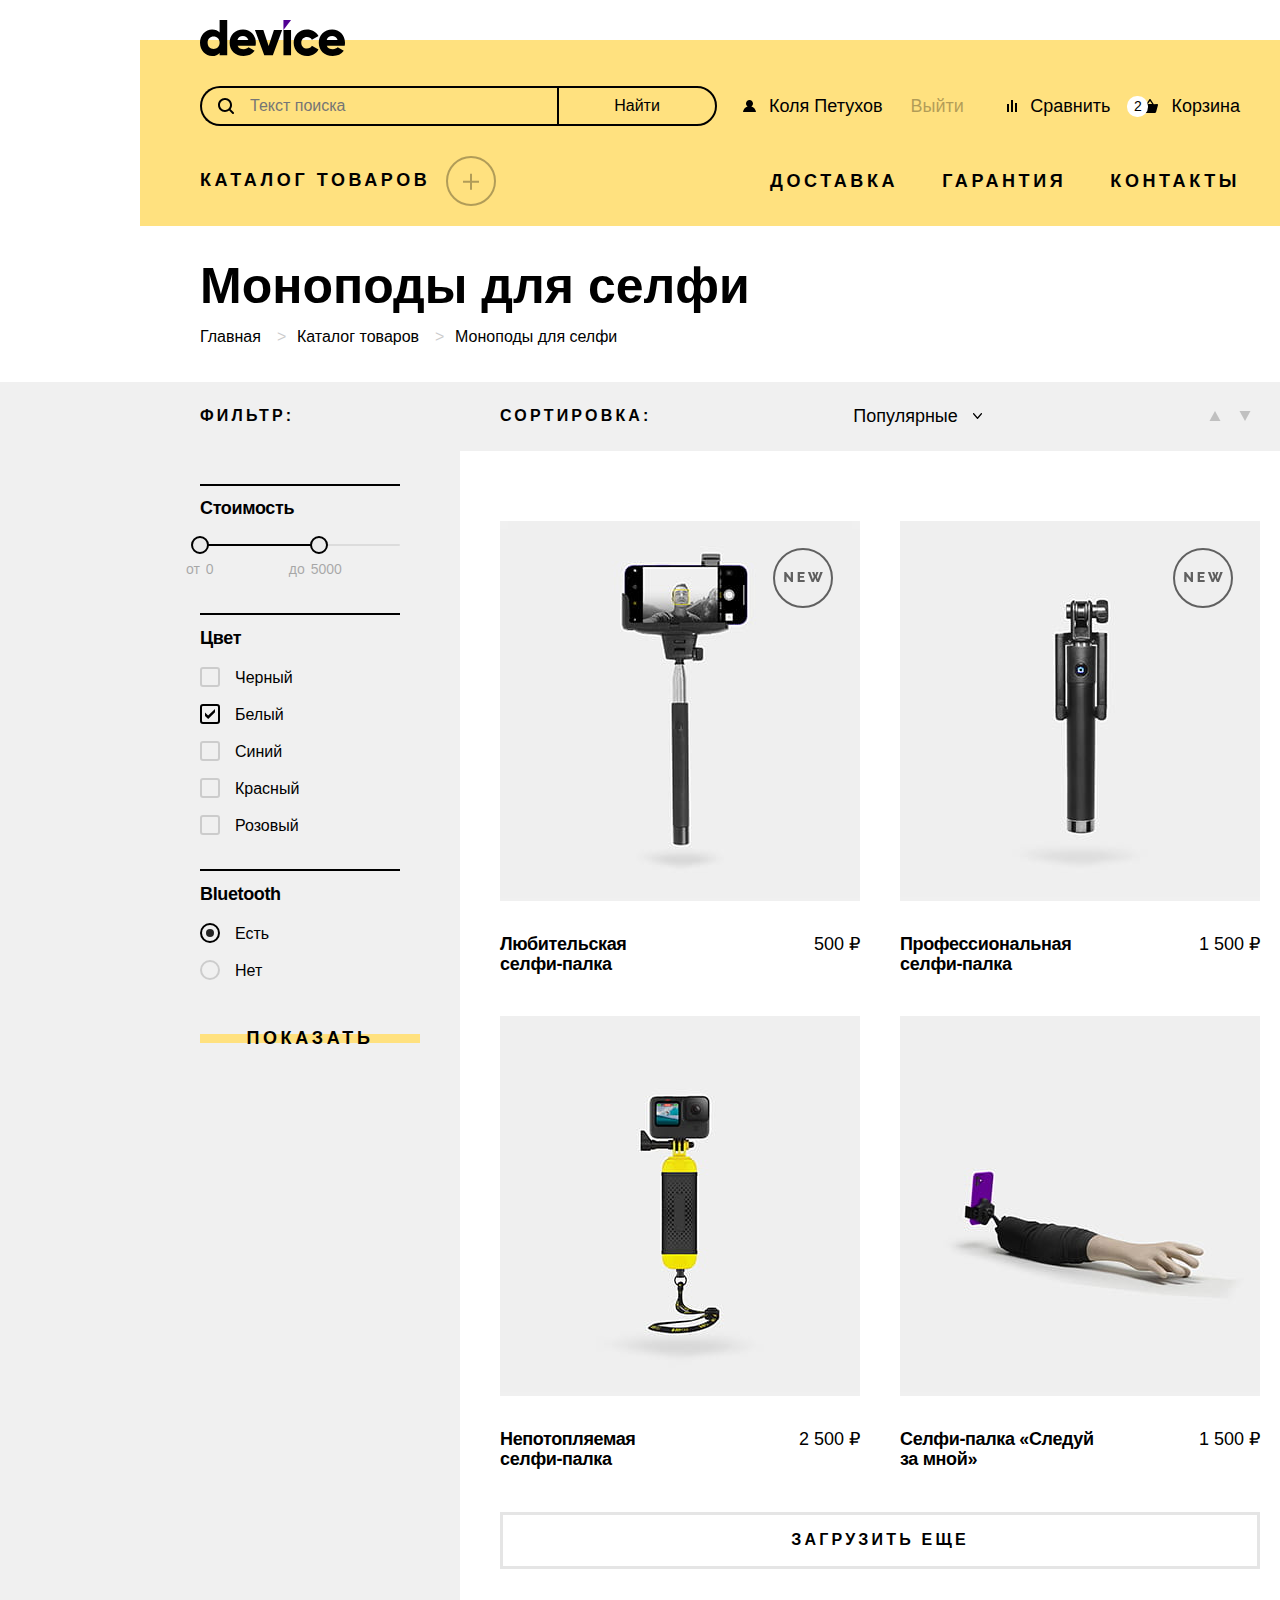
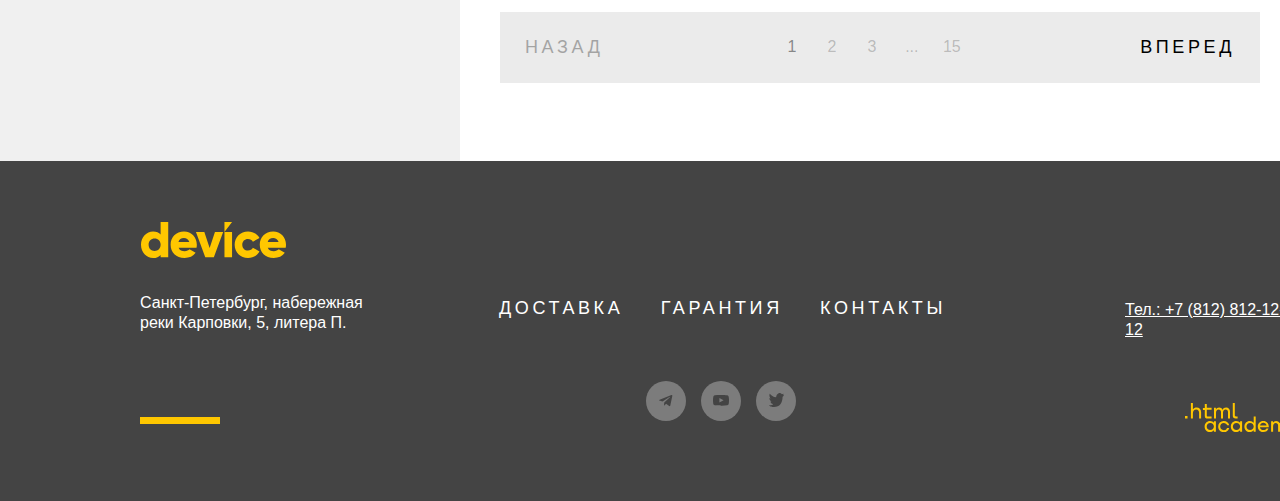
==== commit 43124970: "Исправления в проекте по чек-листу" ====
--- a/catalog.html
+++ b/catalog.html
@@ -29,7 +29,7 @@
             </form>
 
             <nav class="user-menu">
-                <ul class="user-login-list authorized">
+                <ul class="user-login-list">
                     <li class="user-menu-item">
                         <a class="user-menu-link" href="#">
                             <svg width="13" height="12" viewBox="0 0 13 12" fill="none"
@@ -42,7 +42,7 @@
                         </a>
                     </li>
                     <li class="user-menu-item">
-                        <a class="user-menu-link" href="#">Выйти</a>
+                        <a class="user-menu-link authorized" href="#">Выйти</a>
                     </li>
                 </ul>
 
@@ -138,8 +138,8 @@
                                     </li>
                                 </ul>
                                 <div class="cart-items-info">
-                                    <span class="cart-item-number">Товаров: 2</span>
-                                    <span class="cart-items-price">Сумма: 2000</span>
+                                    <span class="cart-item-number">Товаров: <span>2</span></span>
+                                    <span class="cart-items-price">Сумма: <span>2000</span> ₽</span>
                                 </div>
                                 <div class="cart-list-button-wrapper">
                                     <button class="cart-list-button">Открыть корзину</button>
@@ -189,7 +189,7 @@
                     <a class="navigation-category-link" href="#">Гарантия</a>
                 </li>
                 <li class="navigation-item">
-                    <a class="navigation-category-link navigation-link-current" href="#">Контакты</a>
+                    <a class="navigation-category-link" href="#">Контакты</a>
                 </li>
             </ul>
         </nav>
@@ -330,13 +330,13 @@
                             <button class="sorting-button">
                                 <svg width="12" height="10" viewBox="0 0 12 10" fill="currentColor"
                                     xmlns="http://www.w3.org/2000/svg">
-                                    <path d="M6 0L11.5 10H0.5" fill="black" />
+                                    <path d="M6 0L11.5 10H0.5" />
                                 </svg>
                             </button>
                             <button class="sorting-button">
                                 <svg width="12" height="10" viewBox="0 0 12 10" fill="currentColor"
                                     xmlns="http://www.w3.org/2000/svg">
-                                    <path d="M6 10L0.499999 9.61651e-07L11.5 0" fill="black" />
+                                    <path d="M6 10L0.499999 9.61651e-07L11.5 0" />
                                 </svg>
                             </button>
                         </div>
@@ -350,7 +350,7 @@
                                         height="380" alt="Любительская селфи-палка">
                                 </a>
                                 <a class="product-text-link" href="#">
-                                    <h3 class="product-card-title">Любительская селфи-палка</h3>
+                                    <h3 class="product-card-title">Любительская <nobr>селфи-палка</nobr></h3>
                                 </a>
                                 <b class="product-card-price">500 ₽</b>
                                 <div class="card-button-wrapper">
@@ -399,8 +399,8 @@
                         </ul>
                         <button class="product-list-button" type="button">Загрузить еще</button>
                         <ul class="pagination">
-                            <li class="pagination-item previous-button pagination-disabled">
-                                <a class="pagination-prev" href="#">Назад</a>
+                            <li class="pagination-item previous-button">
+                                <a class="pagination-prev pagination-disabled" href="#">Назад</a>
                             </li>
                             <li class="pagination-item">
                                 <a class="pagination-link pagination-current" href="#">1</a>
@@ -459,17 +459,15 @@
                 <ul class="footer-social-list">
                     <li class="footer-social-item">
                         <a class="footer-social-link" href="https://t.me/htmlacademy" aria-label="Telegram">
-                            <svg width="40" height="40" viewBox="0 0 40 40" fill="currentColor"
+                            <svg width="14" height="12" viewBox="0 0 14 12" fill="currentColor"
                                 xmlns="http://www.w3.org/2000/svg">
-                                <circle cx="20" cy="20" r="20" />
-                                <g clip-path="url(#clip0_48539_806)">
+                                <g clip-path="url(#clip0_19415_1305)">
                                     <path
-                                        d="M25.4431 14.0736L13.6231 18.6316C12.8164 18.9556 12.8211 19.4056 13.4751 19.6062L16.5097 20.5529L23.5311 16.1229C23.8631 15.9209 24.1664 16.0296 23.9171 16.2509L18.2284 21.3849H18.2271L18.2284 21.3856L18.0191 24.5136C18.3257 24.5136 18.4611 24.3729 18.6331 24.2069L20.1071 22.7736L23.1731 25.0382C23.7384 25.3496 24.1444 25.1896 24.2851 24.5149L26.2977 15.0296C26.5037 14.2036 25.9824 13.8296 25.4431 14.0736Z"
-                                        fill="#444444" />
+                                        d="M12.4431 0.0735832L0.623071 4.63158C-0.183596 4.95558 -0.178929 5.40558 0.475071 5.60625L3.50974 6.55292L10.5311 2.12292C10.8631 1.92092 11.1664 2.02958 10.9171 2.25092L5.2284 7.38492H5.22707L5.2284 7.38558L5.01907 10.5136C5.32574 10.5136 5.46107 10.3729 5.63307 10.2069L7.10707 8.77358L10.1731 11.0382C10.7384 11.3496 11.1444 11.1896 11.2851 10.5149L13.2977 1.02958C13.5037 0.203583 12.9824 -0.170417 12.4431 0.0735832Z" />
                                 </g>
                                 <defs>
-                                    <clipPath id="clip0_48539_806">
-                                        <rect width="14" height="12" fill="white" transform="translate(13 14)" />
+                                    <clipPath id="clip0_19415_1305">
+                                        <rect width="14" height="12" fill="white" />
                                     </clipPath>
                                 </defs>
                             </svg>
@@ -478,17 +476,15 @@
                     <li class="footer-social-item">
                         <a class="footer-social-link" href="https://www.youtube.com/user/htmlacademyru"
                             aria-label="YouTube">
-                            <svg width="40" height="40" viewBox="0 0 40 40" fill="currentColor"
+                            <svg width="16" height="11" viewBox="0 0 16 11" fill="currentColor"
                                 xmlns="http://www.w3.org/2000/svg">
-                                <circle cx="20" cy="20" r="20" />
-                                <g clip-path="url(#clip0_48539_811)">
+                                <g clip-path="url(#clip0_19415_1383)">
                                     <path
-                                        d="M27.6671 16.6746C27.5765 16.3515 27.4 16.0589 27.1564 15.828C26.9059 15.59 26.5989 15.4197 26.2644 15.3333C25.0124 15.0033 19.9964 15.0033 19.9964 15.0033C17.9053 14.9795 15.8147 15.0842 13.7364 15.3166C13.4019 15.4094 13.0955 15.5835 12.8444 15.8233C12.5977 16.0606 12.4191 16.3533 12.3257 16.674C12.1015 17.8818 11.9926 19.1082 12.0004 20.3366C11.9924 21.564 12.1011 22.79 12.3257 23.9993C12.4171 24.3186 12.5951 24.61 12.8424 24.8453C13.0897 25.0806 13.3977 25.2506 13.7364 25.3406C15.0051 25.67 19.9964 25.67 19.9964 25.67C22.0902 25.6938 24.1835 25.5892 26.2644 25.3566C26.5989 25.2702 26.9059 25.1 27.1564 24.862C27.3999 24.6311 27.5762 24.3385 27.6664 24.0153C27.8965 22.8079 28.0083 21.581 28.0004 20.352C28.0177 19.1177 27.906 17.885 27.6671 16.674V16.6746ZM18.4017 22.6193V18.0546L22.5751 20.3373L18.4017 22.6193Z"
-                                        fill="#444444" />
+                                        d="M15.6671 1.67464C15.5765 1.35146 15.4 1.05887 15.1564 0.827973C14.9059 0.589975 14.5989 0.41973 14.2644 0.333306C13.0124 0.00330585 7.99641 0.00330593 7.99641 0.00330593C5.9053 -0.0204856 3.8147 0.0841556 1.73641 0.316639C1.40187 0.409448 1.09545 0.583497 0.844411 0.823306C0.597745 1.06064 0.419078 1.35331 0.325745 1.67397C0.10154 2.8818 -0.00739387 4.1082 0.000411455 5.33664C-0.00758854 6.56397 0.101078 7.78997 0.325745 8.99931C0.417078 9.31864 0.595078 9.60997 0.842411 9.84531C1.08974 10.0806 1.39774 10.2506 1.73641 10.3406C3.00508 10.67 7.99641 10.67 7.99641 10.67C10.0902 10.6938 12.1835 10.5892 14.2644 10.3566C14.5989 10.2702 14.9059 10.1 15.1564 9.86197C15.3999 9.63112 15.5762 9.33849 15.6664 9.01531C15.8965 7.80794 16.0083 6.58103 16.0004 5.35197C16.0177 4.11771 15.906 2.88502 15.6671 1.67397V1.67464ZM6.40174 7.61931V3.05464L10.5751 5.33731L6.40174 7.61931Z" />
                                 </g>
                                 <defs>
-                                    <clipPath id="clip0_48539_811">
-                                        <rect width="16" height="11" fill="white" transform="translate(12 15)" />
+                                    <clipPath id="clip0_19415_1383">
+                                        <rect width="16" height="11" fill="white" />
                                     </clipPath>
                                 </defs>
                             </svg>
@@ -496,12 +492,10 @@
                     </li>
                     <li class="footer-social-item">
                         <a class="footer-social-link" href="https://twitter.com/htmlacademy_ru" aria-label="Twitter">
-                            <svg width="40" height="40" viewBox="0 0 40 40" fill="currentColor"
+                            <svg width="15" height="15" viewBox="0 0 15 15" fill="currentColor"
                                 xmlns="http://www.w3.org/2000/svg">
-                                <circle cx="20" cy="20" r="20" />
                                 <path
-                                    d="M22.7 13.1551C24.2 12.6551 25.3 13.4551 25.9 14.2551C26.4 14.0551 27 13.8551 27.6 13.6551C27.6 14.4551 27.1 15.0551 26.8 15.2551C27.5 15.4551 28 14.8551 28 14.8551C27.9 15.7551 27.1 16.5551 26.6 16.7551C26.4 23.0551 23.8 27.1551 17.7 27.0551C17.2 27.0551 17.8 27.0551 17.3 27.0551C17 27.0551 13.6 26.6551 13 25.2551C15 25.4551 16.4 24.8551 17.1 24.1551C16.3 23.8551 14.7 23.7551 14.5 21.3551C14.8 21.5551 15 21.6551 15.6 21.5551C14.5 20.7551 13.3 20.0551 13.4 18.0551C13.7 18.3551 14.3 18.5551 14.6 18.4551C14 18.2551 12.8 15.3551 13.8 13.8551C15.4 15.5551 17.1 17.2551 20.1 17.3551C20.3 15.2551 21.1 13.8551 22.7 13.1551Z"
-                                    fill="#444444" />
+                                    d="M9.7 0.155143C11.2 -0.344857 12.3 0.455143 12.9 1.25514C13.4 1.05514 14 0.855143 14.6 0.655143C14.6 1.45514 14.1 2.05514 13.8 2.25514C14.5 2.45514 15 1.85514 15 1.85514C14.9 2.75514 14.1 3.55514 13.6 3.75514C13.4 10.0551 10.8 14.1551 4.7 14.0551C4.2 14.0551 4.8 14.0551 4.3 14.0551C4 14.0551 0.6 13.6551 0 12.2551C2 12.4551 3.4 11.8551 4.1 11.1551C3.3 10.8551 1.7 10.7551 1.5 8.35514C1.8 8.55514 2 8.65514 2.6 8.55514C1.5 7.75514 0.3 7.05514 0.4 5.05514C0.7 5.35514 1.3 5.55514 1.6 5.45514C1 5.25514 -0.2 2.35514 0.8 0.855143C2.4 2.55514 4.1 4.25514 7.1 4.35514C7.3 2.25514 8.1 0.855143 9.7 0.155143Z" />
                             </svg>
                         </a>
                     </li>
--- a/styles/style.css
+++ b/styles/style.css
@@ -238,7 +238,7 @@
 }
 
 .search-button:not(:disabled):active {
-  color: #444444;
+  color: rgba(255, 255, 255, 0.3);
 }
 
 .search-button-wrapper:has(.search-button:focus-visible) {
@@ -260,9 +260,13 @@
   padding: 0;
 }
 
-.authorized {
+/* .authorized {
   display: flex;
   gap: 28px;
+} */
+
+.user-menu-link.authorized {
+  opacity: 0.3;
 }
 
 .user-menu {
@@ -300,13 +304,11 @@
 .user-menu-link.cart::before {
   content: attr(data-value);
   font-size: 14px;
-  line-height: 20px;
+  line-height: 21px;
   background-color: #ffffff;
   position: absolute;
-  border-radius: 100%;
-  width: 21px;
-  height: 21px;
-  top: 5px;
+  border-radius: 10px;
+  min-width: 21px;
   left: -15px;
 }
 
@@ -335,8 +337,8 @@
   display: none;
   position: absolute;
   top: 35px;
-  right: -75px;
-  z-index: 1;
+  right: -77px;
+  z-index: 2;
   box-sizing: border-box;
   font-weight: 400;
   font-size: 16px;
@@ -354,7 +356,7 @@
   height: 6px;
   position: absolute;
   bottom: 100%;
-  left: 50%;
+  left: 48%;
   margin-left: auto;
   margin-right: auto;
 }
@@ -397,6 +399,7 @@
   background: transparent;
   border: none;
   cursor: pointer;
+  padding: 0;
 }
 
 .cart-item:last-child {
@@ -428,8 +431,9 @@
 
 .cart-items-info {
   display: flex;
-  justify-content: space-between;
-  padding: 20px;
+  justify-content: space-around;
+  gap: 70px;
+  padding: 12px;
   background-color: #1a1a1a;
 }
 
@@ -575,6 +579,7 @@
   outline: none;
 }
 
+/* Style for active link */
 .navigation-link-current::before {
   content: "";
   position: absolute;
@@ -594,11 +599,23 @@
   min-height: 120px;
   top: 35px;
   left: -60px;
-  padding: 33px 60px 27px;
+  padding: 25px 60px 33px;
   bottom: 0;
   background-color: #ffe17f;
   z-index: 1;
-  gap: 15px;
+  gap: 30px;
+}
+
+/* Style for active link (subcatalog) */
+.navigation-catalog-link-current::before {
+  content: "";
+  position: absolute;
+  right: 0;
+  bottom: -4px;
+  left: -1px;
+  width: 100%;
+  height: 1px;
+  background-color: #000000;
 }
 
 .navigation-catalog-show {
@@ -609,6 +626,14 @@
   width: 222px;
   list-style-type: none;
   padding: 0;
+}
+
+.navigation-catalog-list:nth-child(2) {
+  width: 182px;
+}
+
+.navigation-catalog-item {
+  margin-bottom: 6px;
 }
 
 .navigation-item:focus-within .navigation-catalog {
@@ -767,7 +792,7 @@
   position: absolute;
   left: 0;
   right: 0;
-  bottom: -4px;
+  bottom: -7px;
   display: flex;
   flex-wrap: wrap;
   justify-content: center;
@@ -777,7 +802,7 @@
 }
 
 .slider-pagination-item {
-  margin: 0 10px;
+  padding: 0 10px;
 }
 
 .slider-pagination-button {
@@ -933,12 +958,12 @@
   background: linear-gradient(#000000, #000000);
   width: 280px;
   text-align: left;
-  padding-left: 18px;
+  padding-left: 35px;
 }
 
 .capabilities-button.active:not(:disabled):hover,
 .capabilities-button.active:not(:disabled):active {
-  padding-left: 40px;
+  padding-left: 60px;
 }
 
 .capabilities-content {
@@ -954,6 +979,24 @@
 
 .capabilities-content-text {
   width: 479px;
+}
+
+.capabilities-content.delivery {
+  background-image: url("../images/capabilities/delivery.svg");
+  background-repeat: no-repeat;
+  background-position: right;
+}
+
+.capabilities-content.guarantee {
+  background-image: url("../images/capabilities/guarantee.svg");
+  background-repeat: no-repeat;
+  background-position: right;
+}
+
+.capabilities-content.credit {
+  background-image: url("../images/capabilities/credit.svg");
+  background-repeat: no-repeat;
+  background-position: right;
 }
 
 .capabilities-content-title {
@@ -981,7 +1024,6 @@
   padding: 0;
   min-height: 100px;
   align-items: center;
-  justify-content: center;
   font-family: "Raleway", sans-serif;
   font-weight: 800;
   font-size: 20px;
@@ -1188,7 +1230,7 @@
 
 .subscription-wrapper {
   padding-top: 64px;
-  padding-bottom: 55px;
+  padding-bottom: 56px;
 }
 
 .subscription-text {
@@ -1307,12 +1349,12 @@
 }
 
 .footer-address {
-  margin-top: 28px;
+  margin-top: 26px;
 }
 
 .footer-info {
-  margin-top: 61px;
-  margin-bottom: 77px;
+  padding-top: 61px;
+  padding-bottom: 77px;
   width: 240px;
   position: relative;
 }
@@ -1321,12 +1363,13 @@
   content: "";
   width: 80px;
   height: 7px;
-  bottom: 10px;
+  bottom: 77px;
   position: absolute;
   background-color: #ffc700;
 }
 
 .footer-logo-link {
+  display: inline-block;
   padding-left: 1px;
 }
 
@@ -1352,8 +1395,8 @@
 .footer-details {
   display: flex;
   flex-direction: column;
-  margin-top: 132px;
-  margin-bottom: 61px;
+  padding-top: 132px;
+  padding-bottom: 61px;
   margin-right: 60px;
   width: 447px;
 }
@@ -1363,8 +1406,8 @@
   flex-direction: column;
   align-items: flex-end;
   gap: 63px;
-  margin-top: 139px;
-  margin-bottom: 65px;
+  padding-top: 139px;
+  padding-bottom: 65px;
   width: 175px;
 }
 
@@ -1385,13 +1428,14 @@
 }
 
 .footer-social-list {
+  width: 444px;
   display: flex;
   justify-content: center;
   flex-wrap: wrap;
-  gap: 13px;
+  gap: 15px;
   list-style-type: none;
   margin: 0;
-  padding: 0 8px 0 0;
+  padding: 0;
 }
 
 .footer-menu-link {
@@ -1426,18 +1470,23 @@
 }
 
 .footer-social-link {
-  color: #ffffff;
-  opacity: 0.3;
+  display: flex;
+  justify-content: center;
+  align-items: center;
+  width: 40px;
+  height: 40px;
+  background-color: rgba(255, 255, 255, 0.3);
+  color: #444444;
+  border-radius: 50%;
 }
 
 .footer-social-link:hover {
-  color: #ffc700;
-  opacity: 1;
+  background-color: #ffc700;
 }
 
 .footer-social-link:active {
-  color: #ffc700;
-  fill-opacity: 0.3;
+  background-color: #ffc700;
+  color: rgba(68, 68, 68, 0.3);
 }
 
 .footer-social-link:focus-visible {
@@ -1558,6 +1607,7 @@
   background: transparent;
   border: none;
   cursor: pointer;
+  padding: 0;
 }
 
 .modal-close-button:hover {
@@ -1584,7 +1634,8 @@
   display: flex;
   flex-wrap: wrap;
   width: 760px;
-  gap: 40px;
+  row-gap: 42px;
+  column-gap: 40px;
 }
 
 .field-group {
@@ -1596,6 +1647,8 @@
 .form-label {
   margin-bottom: 14px;
   font-weight: 700;
+  letter-spacing: -0.2px;
+  line-height: 20px;
 }
 
 .form-label-icon {
@@ -1661,6 +1714,10 @@
   outline: 2px solid #ff3d3d;
 }
 
+.error-text {
+  min-height: 20px;
+}
+
 .error .error-text {
   font-size: 14px;
   line-height: 20px;
@@ -1750,7 +1807,6 @@
 /* Tooltip */
 .tooltip {
   position: absolute;
-  margin-top: 4px;
   margin-left: 8px;
   width: 26px;
   height: 26px;
@@ -1781,12 +1837,12 @@
   font-size: 16px;
   line-height: 20px;
   font-weight: 400;
-  padding: 17px;
+  padding: 19px 17px 27px 19px;
   width: 164px;
   box-shadow: 0 10px 0 0 rgb(0 0 0 / 10%);
   position: absolute;
   top: 33px;
-  margin-top: 7px;
+  margin-top: 3px;
   right: -19px;
   z-index: 1;
   display: none;
@@ -1903,6 +1959,7 @@
 }
 
 .catalog-products-subtitle {
+  max-width: 300px;
   margin: 0;
   padding: 25px 0;
   font-size: 16px;
@@ -2005,7 +2062,10 @@
   cursor: pointer;
 }
 
-.range-toggle:hover,
+.range-toggle:hover {
+  border: 2px solid rgba(0, 0, 0, 0.5);
+}
+
 .range-toggle:active {
   background: #000000;
 }
@@ -2180,7 +2240,7 @@
 }
 
 .sorting-button {
-  opacity: 0.2;
+  color: rgba(0, 0, 0, 0.2);
   cursor: pointer;
   border: none;
   background-color: transparent;
@@ -2190,11 +2250,11 @@
 }
 
 .sorting-button:hover {
-  opacity: 0.5;
+  color: rgba(0, 0, 0, 0.5);
 }
 
 .sorting-button:active {
-  opacity: 1;
+  color: rgba(0, 0, 0, 1);
 }
 
 .sorting-button:focus-visible {
@@ -2404,7 +2464,8 @@
   letter-spacing: 0.2em;
   text-transform: uppercase;
   text-align: center;
-  border: 3px solid #dcdcdc;
+  border: 3px solid #e5e5e5;
+  color: #000000;
   cursor: pointer;
 }
 
@@ -2455,8 +2516,7 @@
   align-items: center;
   font-size: 16px;
   line-height: 20px;
-  color: #444444;
-  opacity: 0.3;
+  color: rgba(68, 68, 68, 0.3);
   text-align: center;
   text-decoration: none;
   min-width: 40px;
@@ -2464,15 +2524,15 @@
 }
 
 .pagination-current {
-  opacity: 0.6;
+  color: rgba(68, 68, 68, 0.6);
 }
 
 .pagination-link:hover {
-  opacity: 1;
+  color: rgba(68, 68, 68, 1);
 }
 
 .pagination-link:active {
-  opacity: 0.1;
+  color: rgba(68, 68, 68, 0.1);
 }
 
 .pagination-link:focus-visible {
@@ -2500,35 +2560,30 @@
   text-decoration: none;
 }
 
-.pagination-item.previous-button:not(.pagination-disabled):hover {
+.pagination-prev:not(.pagination-disabled):hover {
   background-color: #dcdcdc;
 }
 
-.pagination-item.next-button:hover {
+.pagination-show-more:not(.pagination-disabled):hover {
   background-color: #dcdcdc;
 }
 
-.pagination-item.previous-button:not(.pagination-disabled):active {
-  opacity: 0.3;
-}
-
-.pagination-item.next-button:active {
-  opacity: 0.3;
-}
-
-.pagination-item:has(.pagination-prev:focus-visible),
-.pagination-item:has(.pagination-show-more:focus-visible) {
-  outline: 2px solid #af4fff;
+.pagination-prev:not(.pagination-disabled):active {
+  color: rgba(0, 0, 0, 0.3);
+}
+
+.pagination-show-more:not(.pagination-disabled):active {
+  color: rgba(0, 0, 0, 0.3);
 }
 
 .pagination-prev:focus-visible,
 .pagination-show-more:focus-visible {
-  outline: none;
-}
-
-@supports not selector(:focus-visible) {
-  .pagination-item:has(.pagination-prev:focus),
-  .pagination-item:has(.pagination-show-more:focus) {
+  outline: 2px solid #af4fff;
+}
+
+@supports not selector(:focus-visible) {
+  .pagination-prev:focus,
+  .pagination-show-more:focus {
     outline: 2px solid #af4fff;
     outline-offset: 2px;
   }
@@ -2536,5 +2591,5 @@
 
 .pagination-disabled {
   opacity: 0.3;
-  cursor: auto;
-}
+  cursor: default;
+}
